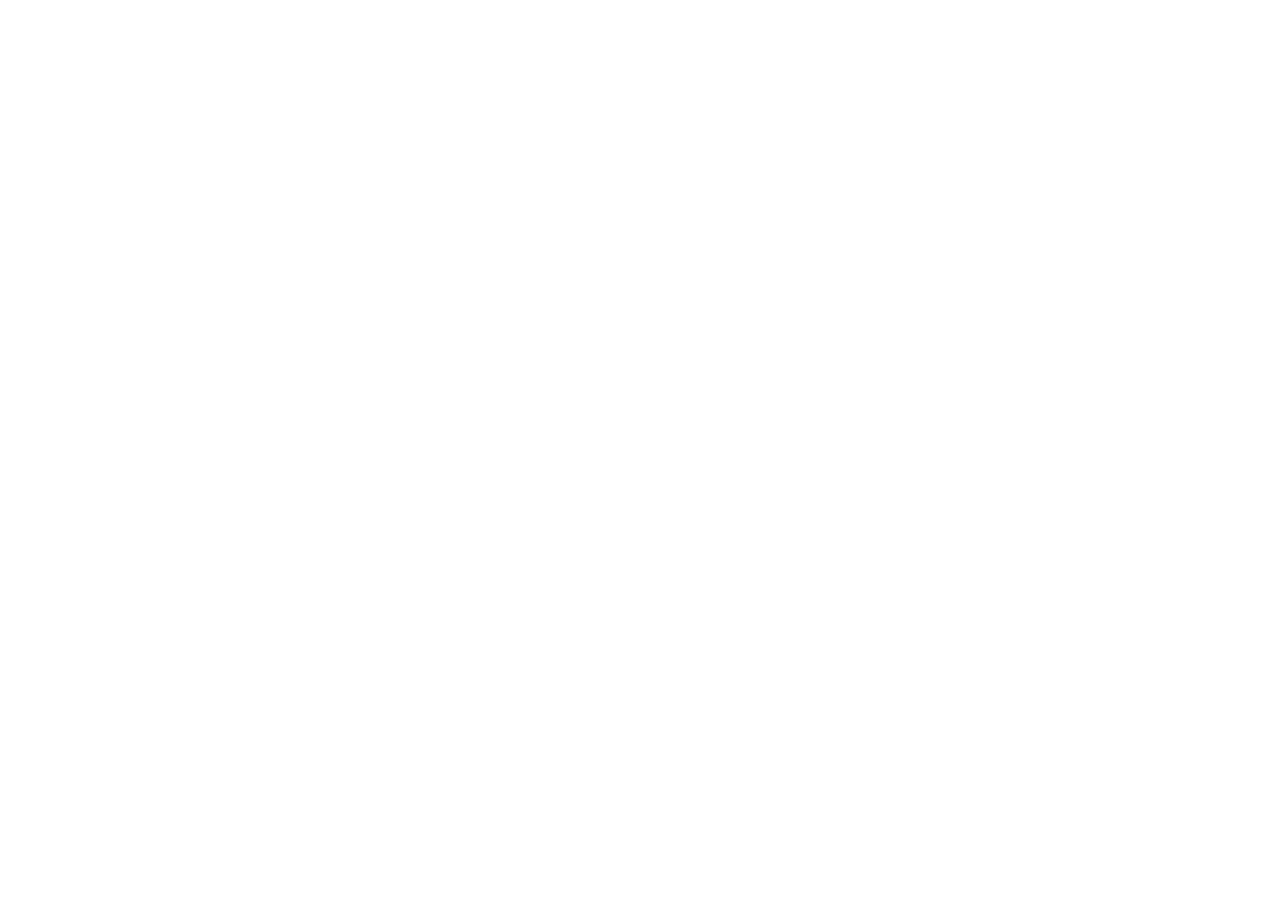
==== index.html @ 9c1ed619 "update" ====
<!DOCTYPE html>
<html lang="en">
  <head>
    <meta charset="UTF-8" />
    <link rel="icon" type="image/svg+xml" href="/assets/favicon.17e50649.svg" />
    <meta name="viewport" content="width=device-width, initial-scale=1.0" />
    <title>Vite App</title>
  <script type="module" crossorigin src="/assets/index.53a8e8fe.js"></script>
  <link rel="modulepreload" href="/assets/vendor.227a002d.js">
  <link rel="stylesheet" href="/assets/index.4b027fe1.css">
</head>
  <body>
    <div id="root"></div>
    
  </body>
</html>
---- assets/index.4b027fe1.css ----
*,::after,::before{box-sizing:border-box;font-family:-apple-system,BlinkMacSystemFont,"Segoe UI",Roboto,Oxygen,Ubuntu,Cantarell,"Fira Sans","Droid Sans","Helvetica Neue",sans-serif;-webkit-font-smoothing:antialiased;-moz-osx-font-smoothing:grayscale}body{margin:0}a{color:#2090d1;cursor:pointer}a:hover{text-decoration:underline}.txt-right{text-align:right}.container{max-width:900px;margin:0 auto;padding:0 15px}.form-control>label{display:block;font-size:13px;color:#aaa;margin-bottom:4px}button,input,select,textarea{background-color:#fff;border:1px solid #ccc;border-radius:4px;padding:2px 8px;height:32px}button.w100,input.w100,select.w100,textarea.w100{display:block;width:100%}button{cursor:pointer}button.primary{border-color:transparent;background-color:#2090d1;color:#fff}button[disabled]{cursor:no-drop}textarea{min-height:100px}.react-datepicker-wrapper{width:100%}.react-datepicker-wrapper input{width:100%}.row{display:flex;margin:0 -15px}.row .col{margin:0 15px;flex:1}table{width:100%;border-collapse:collapse}table tr td,table tr th{border:1px solid #ccc;padding:2px 5px;height:48px}table tr th{font-size:16px}table tr td{font-size:14px}.react-datepicker-popper[data-placement^=bottom] .react-datepicker__triangle,.react-datepicker-popper[data-placement^=top] .react-datepicker__triangle,.react-datepicker__month-read-view--down-arrow,.react-datepicker__month-year-read-view--down-arrow,.react-datepicker__year-read-view--down-arrow{margin-left:-8px;position:absolute}.react-datepicker-popper[data-placement^=bottom] .react-datepicker__triangle,.react-datepicker-popper[data-placement^=bottom] .react-datepicker__triangle::before,.react-datepicker-popper[data-placement^=top] .react-datepicker__triangle,.react-datepicker-popper[data-placement^=top] .react-datepicker__triangle::before,.react-datepicker__month-read-view--down-arrow,.react-datepicker__month-read-view--down-arrow::before,.react-datepicker__month-year-read-view--down-arrow,.react-datepicker__month-year-read-view--down-arrow::before,.react-datepicker__year-read-view--down-arrow,.react-datepicker__year-read-view--down-arrow::before{box-sizing:content-box;position:absolute;border:8px solid transparent;height:0;width:1px}.react-datepicker-popper[data-placement^=bottom] .react-datepicker__triangle::before,.react-datepicker-popper[data-placement^=top] .react-datepicker__triangle::before,.react-datepicker__month-read-view--down-arrow::before,.react-datepicker__month-year-read-view--down-arrow::before,.react-datepicker__year-read-view--down-arrow::before{content:"";z-index:-1;border-width:8px;left:-8px;border-bottom-color:#aeaeae}.react-datepicker-popper[data-placement^=bottom] .react-datepicker__triangle{top:0;margin-top:-8px}.react-datepicker-popper[data-placement^=bottom] .react-datepicker__triangle,.react-datepicker-popper[data-placement^=bottom] .react-datepicker__triangle::before{border-top:none;border-bottom-color:#f0f0f0}.react-datepicker-popper[data-placement^=bottom] .react-datepicker__triangle::before{top:-1px;border-bottom-color:#aeaeae}.react-datepicker-popper[data-placement^=top] .react-datepicker__triangle,.react-datepicker__month-read-view--down-arrow,.react-datepicker__month-year-read-view--down-arrow,.react-datepicker__year-read-view--down-arrow{bottom:0;margin-bottom:-8px}.react-datepicker-popper[data-placement^=top] .react-datepicker__triangle,.react-datepicker-popper[data-placement^=top] .react-datepicker__triangle::before,.react-datepicker__month-read-view--down-arrow,.react-datepicker__month-read-view--down-arrow::before,.react-datepicker__month-year-read-view--down-arrow,.react-datepicker__month-year-read-view--down-arrow::before,.react-datepicker__year-read-view--down-arrow,.react-datepicker__year-read-view--down-arrow::before{border-bottom:none;border-top-color:#fff}.react-datepicker-popper[data-placement^=top] .react-datepicker__triangle::before,.react-datepicker__month-read-view--down-arrow::before,.react-datepicker__month-year-read-view--down-arrow::before,.react-datepicker__year-read-view--down-arrow::before{bottom:-1px;border-top-color:#aeaeae}.react-datepicker-wrapper{display:inline-block;padding:0;border:0}.react-datepicker{font-family:"Helvetica Neue",Helvetica,Arial,sans-serif;font-size:.8rem;background-color:#fff;color:#000;border:1px solid #aeaeae;border-radius:.3rem;display:inline-block;position:relative}.react-datepicker--time-only .react-datepicker__triangle{left:35px}.react-datepicker--time-only .react-datepicker__time-container{border-left:0}.react-datepicker--time-only .react-datepicker__time,.react-datepicker--time-only .react-datepicker__time-box{border-bottom-left-radius:.3rem;border-bottom-right-radius:.3rem}.react-datepicker__triangle{position:absolute;left:50px}.react-datepicker-popper{z-index:1}.react-datepicker-popper[data-placement^=bottom]{margin-top:10px}.react-datepicker-popper[data-placement=bottom-end] .react-datepicker__triangle,.react-datepicker-popper[data-placement=top-end] .react-datepicker__triangle{left:auto;right:50px}.react-datepicker-popper[data-placement^=top]{margin-bottom:10px}.react-datepicker-popper[data-placement^=right]{margin-left:8px}.react-datepicker-popper[data-placement^=right] .react-datepicker__triangle{left:auto;right:42px}.react-datepicker-popper[data-placement^=left]{margin-right:8px}.react-datepicker-popper[data-placement^=left] .react-datepicker__triangle{left:42px;right:auto}.react-datepicker__header{text-align:center;background-color:#f0f0f0;border-bottom:1px solid #aeaeae;border-top-left-radius:.3rem;padding-top:8px;position:relative}.react-datepicker__header--time{padding-bottom:8px;padding-left:5px;padding-right:5px}.react-datepicker__header--time:not(.react-datepicker__header--time--only){border-top-left-radius:0}.react-datepicker__header:not(.react-datepicker__header--has-time-select){border-top-right-radius:.3rem}.react-datepicker__month-dropdown-container--scroll,.react-datepicker__month-dropdown-container--select,.react-datepicker__month-year-dropdown-container--scroll,.react-datepicker__month-year-dropdown-container--select,.react-datepicker__year-dropdown-container--scroll,.react-datepicker__year-dropdown-container--select{display:inline-block;margin:0 2px}.react-datepicker-time__header,.react-datepicker-year-header,.react-datepicker__current-month{margin-top:0;color:#000;font-weight:700;font-size:.944rem}.react-datepicker-time__header{text-overflow:ellipsis;white-space:nowrap;overflow:hidden}.react-datepicker__navigation{background:0 0;line-height:1.7rem;text-align:center;cursor:pointer;position:absolute;top:10px;width:0;padding:0;border:.45rem solid transparent;z-index:1;height:10px;width:10px;text-indent:-999em;overflow:hidden}.react-datepicker__navigation--previous{left:10px;border-right-color:#ccc}.react-datepicker__navigation--previous:hover{border-right-color:#b3b3b3}.react-datepicker__navigation--previous--disabled,.react-datepicker__navigation--previous--disabled:hover{border-right-color:#e6e6e6;cursor:default}.react-datepicker__navigation--next{right:10px;border-left-color:#ccc}.react-datepicker__navigation--next--with-time:not(.react-datepicker__navigation--next--with-today-button){right:95px}.react-datepicker__navigation--next:hover{border-left-color:#b3b3b3}.react-datepicker__navigation--next--disabled,.react-datepicker__navigation--next--disabled:hover{border-left-color:#e6e6e6;cursor:default}.react-datepicker__navigation--years{position:relative;top:0;display:block;margin-left:auto;margin-right:auto}.react-datepicker__navigation--years-previous{top:4px;border-top-color:#ccc}.react-datepicker__navigation--years-previous:hover{border-top-color:#b3b3b3}.react-datepicker__navigation--years-upcoming{top:-4px;border-bottom-color:#ccc}.react-datepicker__navigation--years-upcoming:hover{border-bottom-color:#b3b3b3}.react-datepicker__month-container{float:left}.react-datepicker__year{margin:.4rem;text-align:center}.react-datepicker__year-wrapper{display:flex;flex-wrap:wrap;max-width:180px}.react-datepicker__year .react-datepicker__year-text{display:inline-block;width:4rem;margin:2px}.react-datepicker__month{margin:.4rem;text-align:center}.react-datepicker__month .react-datepicker__month-text,.react-datepicker__month .react-datepicker__quarter-text{display:inline-block;width:4rem;margin:2px}.react-datepicker__input-time-container{clear:both;width:100%;float:left;margin:5px 0 10px 15px;text-align:left}.react-datepicker__input-time-container .react-datepicker-time__caption{display:inline-block}.react-datepicker__input-time-container .react-datepicker-time__input-container{display:inline-block}.react-datepicker__input-time-container .react-datepicker-time__input-container .react-datepicker-time__input{display:inline-block;margin-left:10px}.react-datepicker__input-time-container .react-datepicker-time__input-container .react-datepicker-time__input input{width:85px}.react-datepicker__input-time-container .react-datepicker-time__input-container .react-datepicker-time__input input[type=time]::-webkit-inner-spin-button,.react-datepicker__input-time-container .react-datepicker-time__input-container .react-datepicker-time__input input[type=time]::-webkit-outer-spin-button{-webkit-appearance:none;margin:0}.react-datepicker__input-time-container .react-datepicker-time__input-container .react-datepicker-time__input input[type=time]{-moz-appearance:textfield}.react-datepicker__input-time-container .react-datepicker-time__input-container .react-datepicker-time__delimiter{margin-left:5px;display:inline-block}.react-datepicker__time-container{float:right;border-left:1px solid #aeaeae;width:85px}.react-datepicker__time-container--with-today-button{display:inline;border:1px solid #aeaeae;border-radius:.3rem;position:absolute;right:-72px;top:0}.react-datepicker__time-container .react-datepicker__time{position:relative;background:#fff;border-bottom-right-radius:.3rem}.react-datepicker__time-container .react-datepicker__time .react-datepicker__time-box{width:85px;overflow-x:hidden;margin:0 auto;text-align:center;border-bottom-right-radius:.3rem}.react-datepicker__time-container .react-datepicker__time .react-datepicker__time-box ul.react-datepicker__time-list{list-style:none;margin:0;height:calc(195px + (1.7rem / 2));overflow-y:scroll;padding-right:0;padding-left:0;width:100%;box-sizing:content-box}.react-datepicker__time-container .react-datepicker__time .react-datepicker__time-box ul.react-datepicker__time-list li.react-datepicker__time-list-item{height:30px;padding:5px 10px;white-space:nowrap}.react-datepicker__time-container .react-datepicker__time .react-datepicker__time-box ul.react-datepicker__time-list li.react-datepicker__time-list-item:hover{cursor:pointer;background-color:#f0f0f0}.react-datepicker__time-container .react-datepicker__time .react-datepicker__time-box ul.react-datepicker__time-list li.react-datepicker__time-list-item--selected{background-color:#216ba5;color:#fff;font-weight:700}.react-datepicker__time-container .react-datepicker__time .react-datepicker__time-box ul.react-datepicker__time-list li.react-datepicker__time-list-item--selected:hover{background-color:#216ba5}.react-datepicker__time-container .react-datepicker__time .react-datepicker__time-box ul.react-datepicker__time-list li.react-datepicker__time-list-item--disabled{color:#ccc}.react-datepicker__time-container .react-datepicker__time .react-datepicker__time-box ul.react-datepicker__time-list li.react-datepicker__time-list-item--disabled:hover{cursor:default;background-color:transparent}.react-datepicker__week-number{color:#ccc;display:inline-block;width:1.7rem;line-height:1.7rem;text-align:center;margin:.166rem}.react-datepicker__week-number.react-datepicker__week-number--clickable{cursor:pointer}.react-datepicker__week-number.react-datepicker__week-number--clickable:hover{border-radius:.3rem;background-color:#f0f0f0}.react-datepicker__day-names,.react-datepicker__week{white-space:nowrap}.react-datepicker__day,.react-datepicker__day-name,.react-datepicker__time-name{color:#000;display:inline-block;width:1.7rem;line-height:1.7rem;text-align:center;margin:.166rem}.react-datepicker__month--in-range,.react-datepicker__month--in-selecting-range,.react-datepicker__month--selected,.react-datepicker__quarter--in-range,.react-datepicker__quarter--in-selecting-range,.react-datepicker__quarter--selected{border-radius:.3rem;background-color:#216ba5;color:#fff}.react-datepicker__month--in-range:hover,.react-datepicker__month--in-selecting-range:hover,.react-datepicker__month--selected:hover,.react-datepicker__quarter--in-range:hover,.react-datepicker__quarter--in-selecting-range:hover,.react-datepicker__quarter--selected:hover{background-color:#1d5d90}.react-datepicker__month--disabled,.react-datepicker__quarter--disabled{color:#ccc;pointer-events:none}.react-datepicker__month--disabled:hover,.react-datepicker__quarter--disabled:hover{cursor:default;background-color:transparent}.react-datepicker__day,.react-datepicker__month-text,.react-datepicker__quarter-text,.react-datepicker__year-text{cursor:pointer}.react-datepicker__day:hover,.react-datepicker__month-text:hover,.react-datepicker__quarter-text:hover,.react-datepicker__year-text:hover{border-radius:.3rem;background-color:#f0f0f0}.react-datepicker__day--today,.react-datepicker__month-text--today,.react-datepicker__quarter-text--today,.react-datepicker__year-text--today{font-weight:700}.react-datepicker__day--highlighted,.react-datepicker__month-text--highlighted,.react-datepicker__quarter-text--highlighted,.react-datepicker__year-text--highlighted{border-radius:.3rem;background-color:#3dcc4a;color:#fff}.react-datepicker__day--highlighted:hover,.react-datepicker__month-text--highlighted:hover,.react-datepicker__quarter-text--highlighted:hover,.react-datepicker__year-text--highlighted:hover{background-color:#32be3f}.react-datepicker__day--highlighted-custom-1,.react-datepicker__month-text--highlighted-custom-1,.react-datepicker__quarter-text--highlighted-custom-1,.react-datepicker__year-text--highlighted-custom-1{color:#ff00ff}.react-datepicker__day--highlighted-custom-2,.react-datepicker__month-text--highlighted-custom-2,.react-datepicker__quarter-text--highlighted-custom-2,.react-datepicker__year-text--highlighted-custom-2{color:green}.react-datepicker__day--in-range,.react-datepicker__day--in-selecting-range,.react-datepicker__day--selected,.react-datepicker__month-text--in-range,.react-datepicker__month-text--in-selecting-range,.react-datepicker__month-text--selected,.react-datepicker__quarter-text--in-range,.react-datepicker__quarter-text--in-selecting-range,.react-datepicker__quarter-text--selected,.react-datepicker__year-text--in-range,.react-datepicker__year-text--in-selecting-range,.react-datepicker__year-text--selected{border-radius:.3rem;background-color:#216ba5;color:#fff}.react-datepicker__day--in-range:hover,.react-datepicker__day--in-selecting-range:hover,.react-datepicker__day--selected:hover,.react-datepicker__month-text--in-range:hover,.react-datepicker__month-text--in-selecting-range:hover,.react-datepicker__month-text--selected:hover,.react-datepicker__quarter-text--in-range:hover,.react-datepicker__quarter-text--in-selecting-range:hover,.react-datepicker__quarter-text--selected:hover,.react-datepicker__year-text--in-range:hover,.react-datepicker__year-text--in-selecting-range:hover,.react-datepicker__year-text--selected:hover{background-color:#1d5d90}.react-datepicker__day--keyboard-selected,.react-datepicker__month-text--keyboard-selected,.react-datepicker__quarter-text--keyboard-selected,.react-datepicker__year-text--keyboard-selected{border-radius:.3rem;background-color:#2a87d0;color:#fff}.react-datepicker__day--keyboard-selected:hover,.react-datepicker__month-text--keyboard-selected:hover,.react-datepicker__quarter-text--keyboard-selected:hover,.react-datepicker__year-text--keyboard-selected:hover{background-color:#1d5d90}.react-datepicker__day--in-selecting-range,.react-datepicker__month-text--in-selecting-range,.react-datepicker__quarter-text--in-selecting-range,.react-datepicker__year-text--in-selecting-range{background-color:rgba(33,107,165,.5)}.react-datepicker__month--selecting-range .react-datepicker__day--in-range,.react-datepicker__month--selecting-range .react-datepicker__month-text--in-range,.react-datepicker__month--selecting-range .react-datepicker__quarter-text--in-range,.react-datepicker__month--selecting-range .react-datepicker__year-text--in-range{background-color:#f0f0f0;color:#000}.react-datepicker__day--disabled,.react-datepicker__month-text--disabled,.react-datepicker__quarter-text--disabled,.react-datepicker__year-text--disabled{cursor:default;color:#ccc}.react-datepicker__day--disabled:hover,.react-datepicker__month-text--disabled:hover,.react-datepicker__quarter-text--disabled:hover,.react-datepicker__year-text--disabled:hover{background-color:transparent}.react-datepicker__month-text.react-datepicker__month--in-range:hover,.react-datepicker__month-text.react-datepicker__month--selected:hover,.react-datepicker__month-text.react-datepicker__quarter--in-range:hover,.react-datepicker__month-text.react-datepicker__quarter--selected:hover,.react-datepicker__quarter-text.react-datepicker__month--in-range:hover,.react-datepicker__quarter-text.react-datepicker__month--selected:hover,.react-datepicker__quarter-text.react-datepicker__quarter--in-range:hover,.react-datepicker__quarter-text.react-datepicker__quarter--selected:hover{background-color:#216ba5}.react-datepicker__month-text:hover,.react-datepicker__quarter-text:hover{background-color:#f0f0f0}.react-datepicker__input-container{position:relative;display:inline-block;width:100%}.react-datepicker__month-read-view,.react-datepicker__month-year-read-view,.react-datepicker__year-read-view{border:1px solid transparent;border-radius:.3rem}.react-datepicker__month-read-view:hover,.react-datepicker__month-year-read-view:hover,.react-datepicker__year-read-view:hover{cursor:pointer}.react-datepicker__month-read-view:hover .react-datepicker__month-read-view--down-arrow,.react-datepicker__month-read-view:hover .react-datepicker__year-read-view--down-arrow,.react-datepicker__month-year-read-view:hover .react-datepicker__month-read-view--down-arrow,.react-datepicker__month-year-read-view:hover .react-datepicker__year-read-view--down-arrow,.react-datepicker__year-read-view:hover .react-datepicker__month-read-view--down-arrow,.react-datepicker__year-read-view:hover .react-datepicker__year-read-view--down-arrow{border-top-color:#b3b3b3}.react-datepicker__month-read-view--down-arrow,.react-datepicker__month-year-read-view--down-arrow,.react-datepicker__year-read-view--down-arrow{border-top-color:#ccc;float:right;margin-left:20px;top:8px;position:relative;border-width:.45rem}.react-datepicker__month-dropdown,.react-datepicker__month-year-dropdown,.react-datepicker__year-dropdown{background-color:#f0f0f0;position:absolute;width:50%;left:25%;top:30px;z-index:1;text-align:center;border-radius:.3rem;border:1px solid #aeaeae}.react-datepicker__month-dropdown:hover,.react-datepicker__month-year-dropdown:hover,.react-datepicker__year-dropdown:hover{cursor:pointer}.react-datepicker__month-dropdown--scrollable,.react-datepicker__month-year-dropdown--scrollable,.react-datepicker__year-dropdown--scrollable{height:150px;overflow-y:scroll}.react-datepicker__month-option,.react-datepicker__month-year-option,.react-datepicker__year-option{line-height:20px;width:100%;display:block;margin-left:auto;margin-right:auto}.react-datepicker__month-option:first-of-type,.react-datepicker__month-year-option:first-of-type,.react-datepicker__year-option:first-of-type{border-top-left-radius:.3rem;border-top-right-radius:.3rem}.react-datepicker__month-option:last-of-type,.react-datepicker__month-year-option:last-of-type,.react-datepicker__year-option:last-of-type{-webkit-user-select:none;-moz-user-select:none;-ms-user-select:none;user-select:none;border-bottom-left-radius:.3rem;border-bottom-right-radius:.3rem}.react-datepicker__month-option:hover,.react-datepicker__month-year-option:hover,.react-datepicker__year-option:hover{background-color:#ccc}.react-datepicker__month-option:hover .react-datepicker__navigation--years-upcoming,.react-datepicker__month-year-option:hover .react-datepicker__navigation--years-upcoming,.react-datepicker__year-option:hover .react-datepicker__navigation--years-upcoming{border-bottom-color:#b3b3b3}.react-datepicker__month-option:hover .react-datepicker__navigation--years-previous,.react-datepicker__month-year-option:hover .react-datepicker__navigation--years-previous,.react-datepicker__year-option:hover .react-datepicker__navigation--years-previous{border-top-color:#b3b3b3}.react-datepicker__month-option--selected,.react-datepicker__month-year-option--selected,.react-datepicker__year-option--selected{position:absolute;left:15px}.react-datepicker__close-icon{cursor:pointer;background-color:transparent;border:0;outline:0;padding:0 6px 0 0;position:absolute;top:0;right:0;height:100%;display:table-cell;vertical-align:middle}.react-datepicker__close-icon::after{cursor:pointer;background-color:#216ba5;color:#fff;border-radius:50%;height:16px;width:16px;padding:2px;font-size:12px;line-height:1;text-align:center;display:table-cell;vertical-align:middle;content:"\00d7"}.react-datepicker__today-button{background:#f0f0f0;border-top:1px solid #aeaeae;cursor:pointer;text-align:center;font-weight:700;padding:5px 0;clear:left}.react-datepicker__portal{position:fixed;width:100vw;height:100vh;background-color:rgba(0,0,0,.8);left:0;top:0;justify-content:center;align-items:center;display:flex;z-index:2147483647}.react-datepicker__portal .react-datepicker__day,.react-datepicker__portal .react-datepicker__day-name,.react-datepicker__portal .react-datepicker__time-name{width:3rem;line-height:3rem}@media (max-width:400px),(max-height:550px){.react-datepicker__portal .react-datepicker__day,.react-datepicker__portal .react-datepicker__day-name,.react-datepicker__portal .react-datepicker__time-name{width:2rem;line-height:2rem}}.react-datepicker__portal .react-datepicker-time__header,.react-datepicker__portal .react-datepicker__current-month{font-size:1.44rem}.react-datepicker__portal .react-datepicker__navigation{border:.81rem solid transparent}.react-datepicker__portal .react-datepicker__navigation--previous{border-right-color:#ccc}.react-datepicker__portal .react-datepicker__navigation--previous:hover{border-right-color:#b3b3b3}.react-datepicker__portal .react-datepicker__navigation--previous--disabled,.react-datepicker__portal .react-datepicker__navigation--previous--disabled:hover{border-right-color:#e6e6e6;cursor:default}.react-datepicker__portal .react-datepicker__navigation--next{border-left-color:#ccc}.react-datepicker__portal .react-datepicker__navigation--next:hover{border-left-color:#b3b3b3}.react-datepicker__portal .react-datepicker__navigation--next--disabled,.react-datepicker__portal .react-datepicker__navigation--next--disabled:hover{border-left-color:#e6e6e6;cursor:default}.Add-product{margin-bottom:30px}.Add-product .row{margin-bottom:8px}.Add-product button{width:100px}.box-load{position:absolute;top:0;left:0;height:100%;width:100%;background:#0003;z-index:1000;display:flex;align-items:center;justify-content:center;font-size:32px}.App{padding:0 15px}
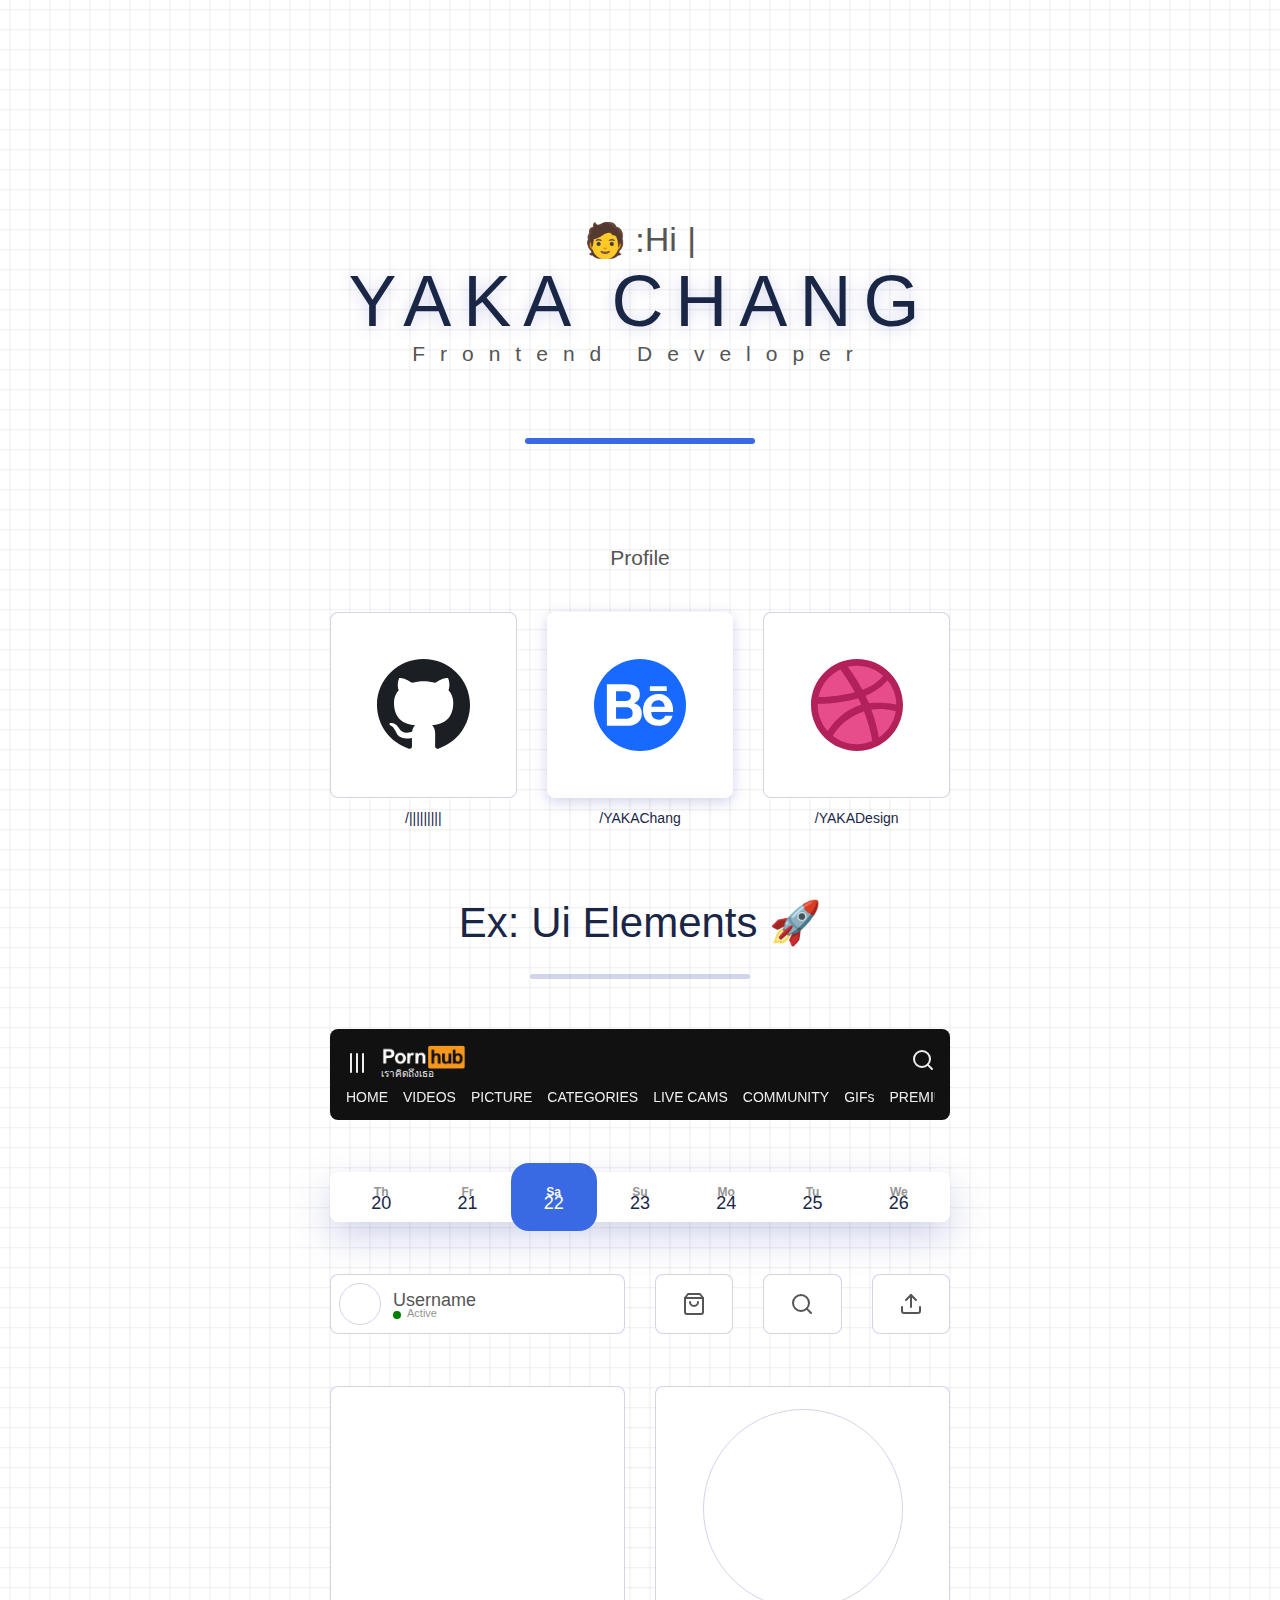
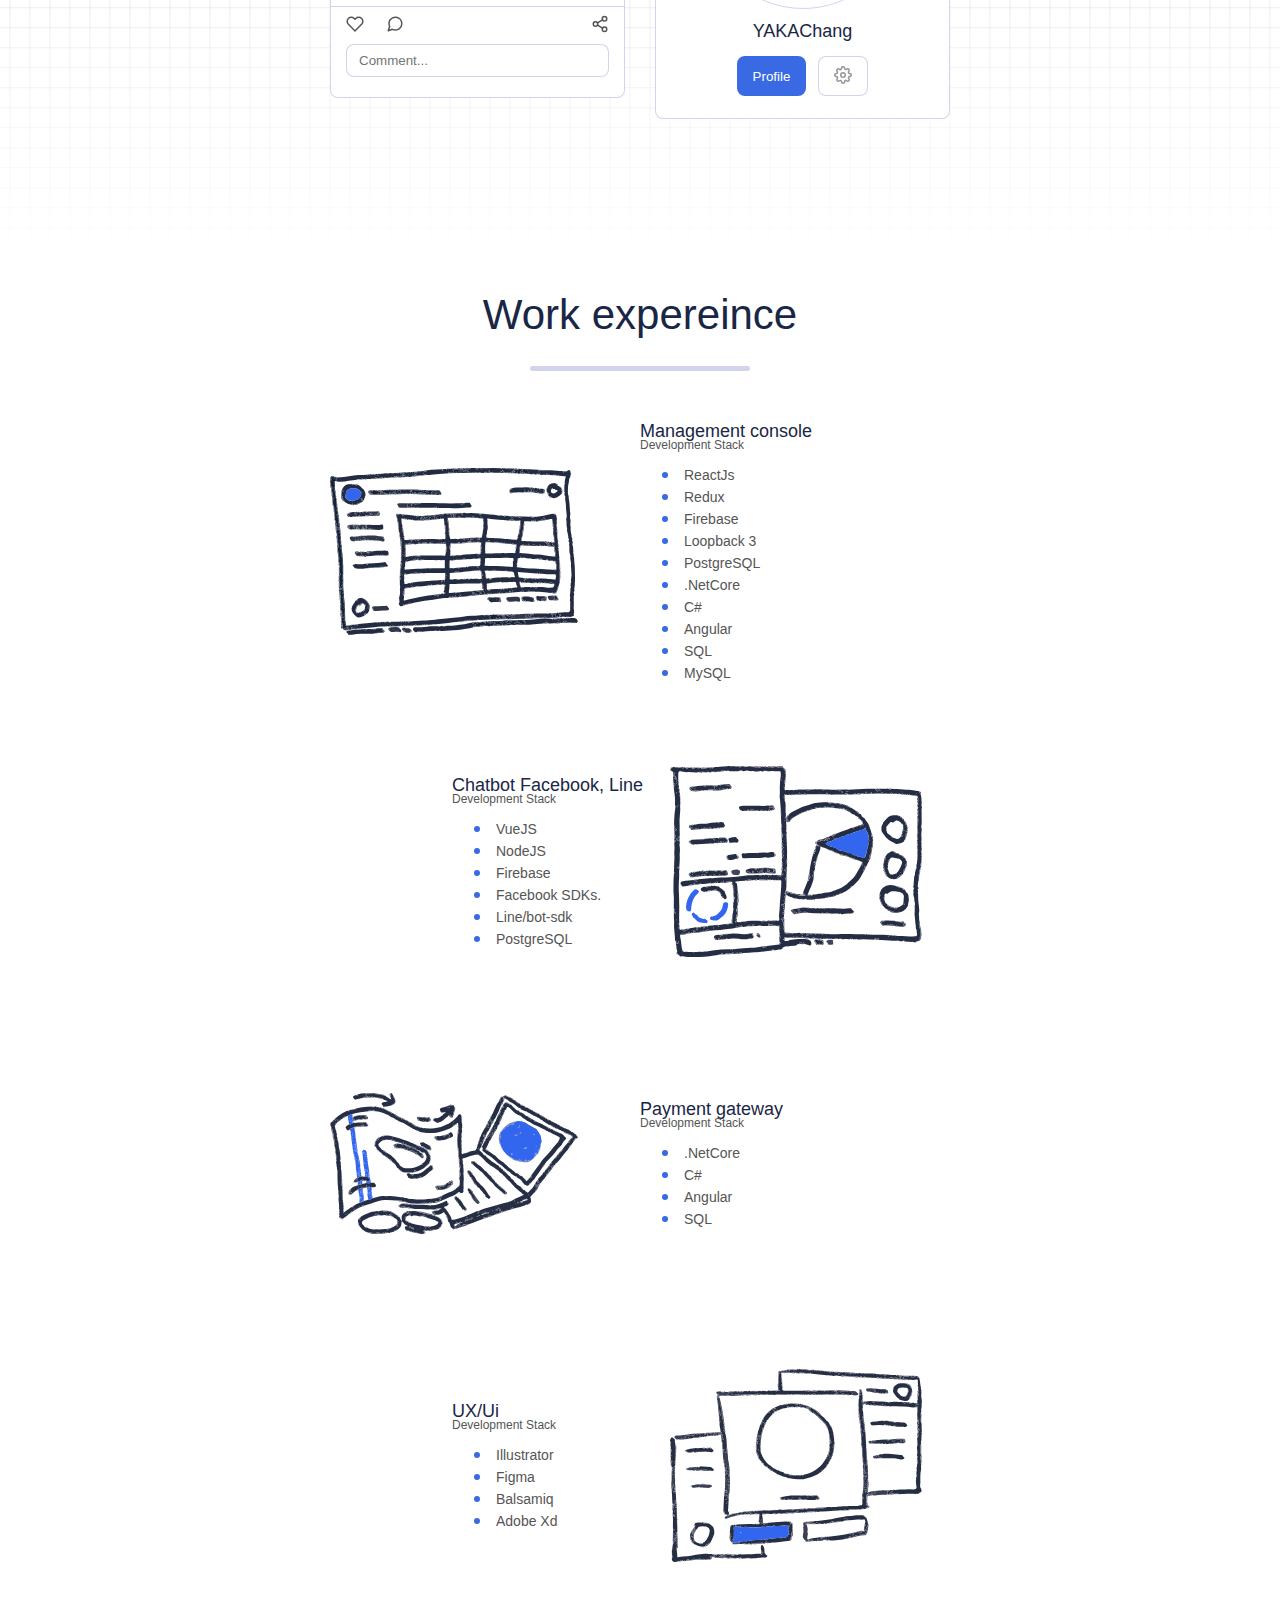
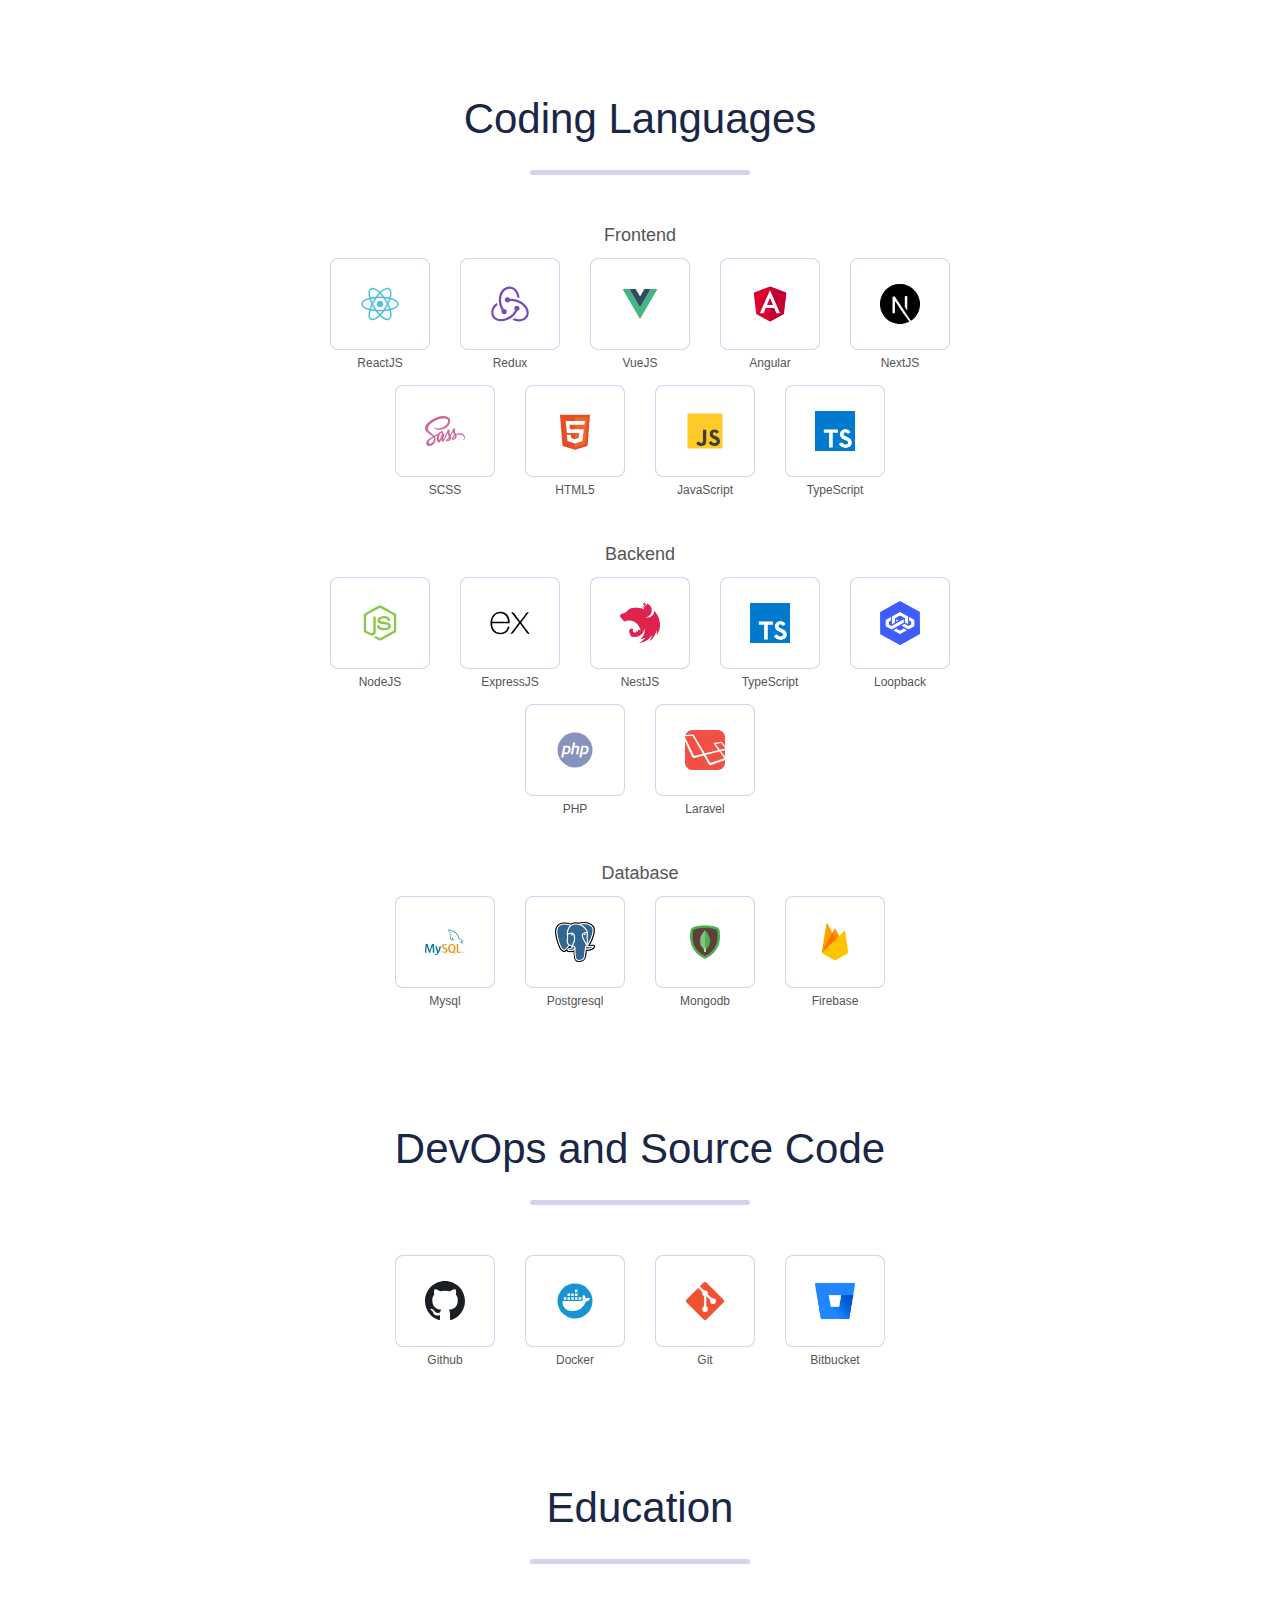
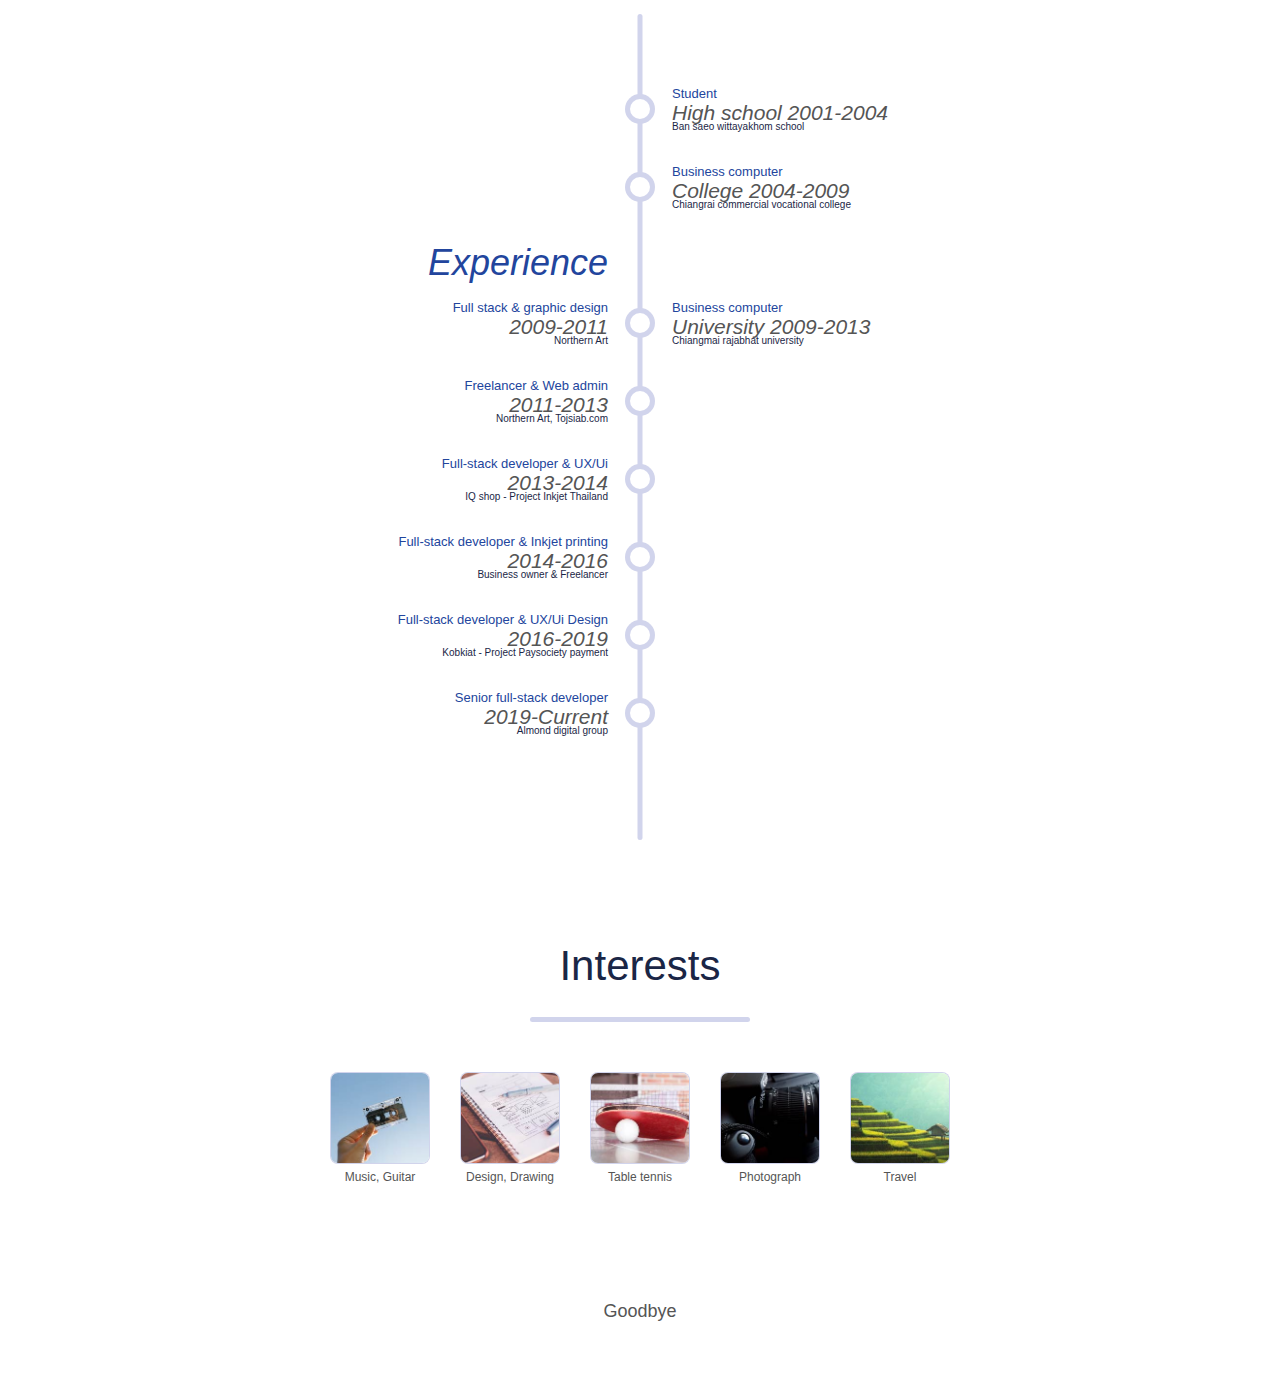
==== commit fc474e61: "Update" ====
--- a/index.html
+++ b/index.html
@@ -1,16 +1 @@
-<!DOCTYPE html>
-<html lang="en">
-  <head>
-    <meta charset="UTF-8" />
-    <link rel="icon" type="image/svg+xml" href="/assets/favicon.17e50649.svg" />
-    <meta name="viewport" content="width=device-width, initial-scale=1.0" />
-    <title>Vite App</title>
-  <script type="module" crossorigin src="/assets/index.53a8e8fe.js"></script>
-  <link rel="modulepreload" href="/assets/vendor.227a002d.js">
-  <link rel="stylesheet" href="/assets/index.4b027fe1.css">
-</head>
-  <body>
-    <div id="root"></div>
-    
-  </body>
-</html>
+<!doctype html><html lang="en"><head><meta charset="utf-8"/><link rel="icon" href="/favicon.ico"/><meta name="viewport" content="width=device-width,initial-scale=1"/><meta name="theme-color" content="#000000"/><meta name="description" content="Web site created using create-react-app"/><link rel="apple-touch-icon" href="/logo192.png"/><link rel="manifest" href="/manifest.json"/><title>React App</title><link href="/static/css/main.7cb5425c.chunk.css" rel="stylesheet"></head><body><noscript>You need to enable JavaScript to run this app.</noscript><div id="root"></div><script>!function(e){function r(r){for(var n,a,i=r[0],c=r[1],l=r[2],p=0,s=[];p<i.length;p++)a=i[p],Object.prototype.hasOwnProperty.call(o,a)&&o[a]&&s.push(o[a][0]),o[a]=0;for(n in c)Object.prototype.hasOwnProperty.call(c,n)&&(e[n]=c[n]);for(f&&f(r);s.length;)s.shift()();return u.push.apply(u,l||[]),t()}function t(){for(var e,r=0;r<u.length;r++){for(var t=u[r],n=!0,i=1;i<t.length;i++){var c=t[i];0!==o[c]&&(n=!1)}n&&(u.splice(r--,1),e=a(a.s=t[0]))}return e}var n={},o={1:0},u=[];function a(r){if(n[r])return n[r].exports;var t=n[r]={i:r,l:!1,exports:{}};return e[r].call(t.exports,t,t.exports,a),t.l=!0,t.exports}a.e=function(e){var r=[],t=o[e];if(0!==t)if(t)r.push(t[2]);else{var n=new Promise((function(r,n){t=o[e]=[r,n]}));r.push(t[2]=n);var u,i=document.createElement("script");i.charset="utf-8",i.timeout=120,a.nc&&i.setAttribute("nonce",a.nc),i.src=function(e){return a.p+"static/js/"+({}[e]||e)+"."+{3:"cb11dfb6"}[e]+".chunk.js"}(e);var c=new Error;u=function(r){i.onerror=i.onload=null,clearTimeout(l);var t=o[e];if(0!==t){if(t){var n=r&&("load"===r.type?"missing":r.type),u=r&&r.target&&r.target.src;c.message="Loading chunk "+e+" failed.\n("+n+": "+u+")",c.name="ChunkLoadError",c.type=n,c.request=u,t[1](c)}o[e]=void 0}};var l=setTimeout((function(){u({type:"timeout",target:i})}),12e4);i.onerror=i.onload=u,document.head.appendChild(i)}return Promise.all(r)},a.m=e,a.c=n,a.d=function(e,r,t){a.o(e,r)||Object.defineProperty(e,r,{enumerable:!0,get:t})},a.r=function(e){"undefined"!=typeof Symbol&&Symbol.toStringTag&&Object.defineProperty(e,Symbol.toStringTag,{value:"Module"}),Object.defineProperty(e,"__esModule",{value:!0})},a.t=function(e,r){if(1&r&&(e=a(e)),8&r)return e;if(4&r&&"object"==typeof e&&e&&e.__esModule)return e;var t=Object.create(null);if(a.r(t),Object.defineProperty(t,"default",{enumerable:!0,value:e}),2&r&&"string"!=typeof e)for(var n in e)a.d(t,n,function(r){return e[r]}.bind(null,n));return t},a.n=function(e){var r=e&&e.__esModule?function(){return e.default}:function(){return e};return a.d(r,"a",r),r},a.o=function(e,r){return Object.prototype.hasOwnProperty.call(e,r)},a.p="/",a.oe=function(e){throw console.error(e),e};var i=this.webpackJsonpmyapp=this.webpackJsonpmyapp||[],c=i.push.bind(i);i.push=r,i=i.slice();for(var l=0;l<i.length;l++)r(i[l]);var f=c;t()}([])</script><script src="/static/js/2.9e67e95c.chunk.js"></script><script src="/static/js/main.348fbddf.chunk.js"></script></body></html>--- a/static/css/main.7cb5425c.chunk.css
+++ b/static/css/main.7cb5425c.chunk.css
@@ -0,0 +1,2 @@
+*,:after,:before{margin:0;padding:0;box-sizing:border-box}body,html{width:100%;height:100%;margin:0;font-size:18px;font-family:"Prompt",sans-serif;-webkit-font-smoothing:antialiased;-moz-osx-font-smoothing:grayscale;color:#555}body,h1,h3,html{font-weight:300}h5{font-weight:500}button{border:1px solid transparent;background-color:#3969e3;color:#fff;padding:2px 15px;height:40px;border-radius:8px}button.outline{background-color:#fff;color:#959595}button.outline,input{border:1px solid rgba(73,83,180,.25)}input{border-radius:8px;width:100%;padding:8px 12px}.mb-1{margin-bottom:52px!important}.box{background:#fff;border-radius:8px;border:1px solid rgba(73,83,180,.25);transition:.2s}.box.shodow,.box:hover{border-color:transparent;box-shadow:0 4px 14px rgba(73,83,180,.25)}.container{max-width:620px;margin:0 auto}section{padding:0 24px}.row{display:-webkit-flex;display:flex;margin:0 -15px;-webkit-align-items:stretch;align-items:stretch}.row .col{-webkit-flex:1 1;flex:1 1;padding:0 15px}.row .col-3{width:50%;padding:0 15px}h1.title{text-align:center;font-size:42px;color:#1a2646;margin-bottom:82px;position:relative}h1.title:after{content:"";position:absolute;bottom:-32px;left:50%;width:220px;border-radius:3px;height:5px;-webkit-transform:translate(-50%);transform:translate(-50%);background-color:rgba(73,83,180,.25)}.hi{font-size:34px;display:-webkit-flex;display:flex;-webkit-justify-content:center;justify-content:center}.hello,.hi{text-align:center}.hello{min-height:500px;padding:220px 0 72px;background-image:url("data:image/svg+xml;charset=utf-8,%3Csvg width='20' height='20' fill='none' xmlns='http://www.w3.org/2000/svg'%3E%3Cpath stroke='%23AAA' stroke-width='.2' d='M9.957 0v19.714M0 9.757h19.714'/%3E%3C/svg%3E")}.hello h1{font-size:72px;color:#1a2646;letter-spacing:12px;text-shadow:0 2px 16px rgba(73,83,180,.25)}.hello h5{font-size:21px;letter-spacing:15px;margin-bottom:72px}.hello hr{max-width:230px;height:6px;border:none;border-radius:3px;background-color:#3969e3;margin:0 auto 102px}.hello .sub-title{font-size:21px;margin-bottom:42px;font-weight:400}.hello .link-profile a{text-decoration:none;color:#1a2646}.hello .link-profile p{font-size:14px}.hello .link-profile .box{display:-webkit-flex;display:flex;-webkit-align-items:center;align-items:center;-webkit-justify-content:center;justify-content:center;height:186px;margin-bottom:12px}.hello .link-profile .box img{width:50%}.elements{min-height:500px;padding-bottom:120px;background:url([data-uri]) repeat-x bottom,url("data:image/svg+xml;charset=utf-8,%3Csvg width='20' height='20' fill='none' xmlns='http://www.w3.org/2000/svg'%3E%3Cpath stroke='%23AAA' stroke-width='.2' d='M9.957 0v19.714M0 9.757h19.714'/%3E%3C/svg%3E")}.elements .icon{height:100%}.elements .icon,.profile{display:-webkit-flex;display:flex;-webkit-align-items:center;align-items:center;-webkit-justify-content:center;justify-content:center}.profile{-webkit-flex-direction:column;flex-direction:column;padding:22px}.profile>.title{margin-bottom:14px;color:#1a2646;font-weight:400}.profile .pic{width:200px;height:200px;border-radius:50%;border:1px solid rgba(73,83,180,.25);overflow:hidden;margin-bottom:12px}.profile .pic img{width:100%}.profile .act{display:-webkit-flex;display:flex;-webkit-align-items:center;align-items:center}.profile .act button{margin:0 6px}.card{overflow:hidden}.card>.pic{min-height:220px;border-bottom:1px solid rgba(73,83,180,.25)}.card>.pic img{width:100%}.card>.tools{display:-webkit-flex;display:flex;padding:8px 15px 2px}.card>.tools>div{cursor:pointer}.card>.tools>div:hover{color:#3969e3}.card>.tools .comments{margin-left:22px}.card>.tools .share{margin-left:auto}.card>.write{padding:4px 15px 20px}.header{background-color:#111;color:#eee;border-radius:8px;padding:15px}.header nav{width:100%;display:-webkit-flex;display:flex;-webkit-align-items:center;align-items:center;margin-bottom:8px}.header nav .logo{margin-left:12px}.header nav .logo .pic{height:26px}.header nav .logo .pic img{height:100%}.header nav .logo .txt{margin-top:-4px;font-size:10px}.header nav .src{margin-left:auto}.header .menu{width:100%}.header .menu .list{font-size:14px}.header .menu .list::-webkit-scrollbar{display:none}.header .menu .list .item{margin-right:15px}.calendar{display:-webkit-flex;display:flex;-webkit-align-items:center;align-items:center;text-align:center;background-color:#fff;border-radius:8px;padding:8px;box-shadow:0 15px 38px rgba(73,83,180,.25)}.calendar .item{-webkit-flex:1 1;flex:1 1}.calendar .item.active{position:relative;z-index:5}.calendar .item.active p,.calendar .item.active span{color:#fff}.calendar .item.active:after{position:absolute;z-index:-1;left:0;top:-50%;content:"";border-radius:18px;width:100%;height:200%;background-color:#3969e3}.calendar .item span{font-size:12px;color:#959595;font-weight:700}.calendar .item p{margin-top:-8px;color:#1a2646}.user{padding:8px;display:-webkit-flex;display:flex;-webkit-align-items:center;align-items:center}.user>.pic{border-radius:50%;border:1px solid rgba(73,83,180,.25);height:42px;width:42px}.user>.info{margin-left:12px}.user>.info small{color:#959595;position:relative;font-size:11px;display:block;margin-top:-4px;font-weight:500;padding-left:14px}.user>.info small:after{position:absolute;left:0;top:4px;width:8px;height:8px;border-radius:50%;background-color:green;content:""}.expereince{margin-bottom:102px}.expereince .exp-sec{margin-bottom:52px;min-height:250px}.expereince .exp-sec,.expereince .exp-sec>div{display:-webkit-flex;display:flex;-webkit-justify-content:center;justify-content:center}.expereince .exp-sec>div{-webkit-flex-flow:column;flex-flow:column}.expereince .exp-sec .exp-l{-webkit-flex:1 1;flex:1 1}.expereince .exp-sec .exp-l.txt{padding-left:122px;width:340px;-webkit-flex:none;flex:none}.expereince .exp-sec .exp-r{-webkit-flex:1 1;flex:1 1}.expereince .exp-sec .exp-r.p img{width:90%}.expereince .exp-sec .title{color:#1a2646;font-weight:400}.expereince .exp-sec small{display:block;margin-top:-4px;margin-bottom:15px;font-size:12px;font-weight:500}.expereince .exp-sec .exp-info{margin-left:22px;font-size:14px}.expereince .exp-sec .exp-info .item{position:relative;margin-bottom:6px;padding-left:22px}.expereince .exp-sec .exp-info .item:after{content:"";position:absolute;top:50%;left:0;width:6px;height:6px;border-radius:3px;-webkit-transform:translateY(-50%);transform:translateY(-50%);background-color:#3969e3}.expereince .exp-sec .pic img{width:80%}.language{margin-bottom:102px}.language .lan-sec .title{text-align:center;font-weight:500;margin-bottom:12px}.items{display:-webkit-flex;display:flex;-webkit-justify-content:center;justify-content:center;margin:0 -15px 32px;-webkit-flex-wrap:wrap;flex-wrap:wrap}.items .item{padding:0 15px;width:20%;margin-bottom:15px}.items .item .pic{display:-webkit-flex;display:flex;-webkit-align-items:center;align-items:center;-webkit-justify-content:center;justify-content:center;margin-bottom:6px;height:92px}.items .item .pic img{width:40%}.items .item p{text-align:center;font-size:12px;font-weight:500}.devops,.education{margin-bottom:102px}.education .edu-sec{position:relative;padding:72px 0}.education .edu-sec:after{position:absolute;content:"";width:5px;height:100%;background-color:rgba(73,83,180,.25);border-radius:3px;left:50%;top:0;-webkit-transform:translate(-50%);transform:translate(-50%);z-index:-1}.education .edu-sec .edu-title{color:#22459d;text-align:right;margin-right:50%;margin-bottom:16px;font-style:italic;font-weight:700;padding-right:32px}.education .edu-sec .edu-item{position:relative;width:50%;text-align:right;margin-bottom:32px;padding-right:32px}.education .edu-sec .edu-item:after{content:"";position:absolute;right:-15px;top:50%;background-color:#fff;-webkit-transform:translateY(-50%);transform:translateY(-50%);width:30px;height:30px;border:5px solid rgba(73,83,180,.25);border-radius:50%}.education .edu-sec .edu-item.r{text-align:left;margin-left:50%;padding-left:32px;padding-right:0}.education .edu-sec .edu-item.r:after{left:-15px}.education .edu-sec .edu-item.lr{position:absolute;text-align:left;margin-left:50%;padding-left:32px}.education .edu-sec .edu-item.lr:after{content:none}.education .edu-sec .edu-item small{display:block;font-size:13px;color:#22459d}.education .edu-sec .edu-item small.b{margin-top:-4px;color:#1a2646;font-weight:500;font-size:10px}.education .edu-sec .edu-item p{font-size:21px;font-weight:500;font-style:italic}.interests{margin-bottom:102px}.interests .int-sec .pic{overflow:hidden}.interests .int-sec .pic img{width:100%}.goodbye{min-height:72px;text-align:center}@media only screen and (max-width:620px){body,html{font-size:12px}.mb-1{margin-bottom:34px!important}h1.title{font-size:22px;margin-bottom:72px}h1.title:after{bottom:-26px;width:120px}.row{margin:0 -6px}.row .col,.row .col-3{padding:0 6px}.profile{padding:10px 4px}.profile .pic{width:72px;height:72px}.hi{font-size:18px;font-weight:500;margin-bottom:32px}.hello{padding:120px 32px 124px}.hello h1{font-size:34px;letter-spacing:3px}.hello h5{font-size:14px;letter-spacing:6px;margin-bottom:32px}.hello .link-profile .box{height:96px}.hello hr{max-width:102px;margin-bottom:52px}.hello .sub-title{font-size:18px;margin-bottom:22px;font-weight:400}.elements{min-height:500px;padding-bottom:124px}.calendar .item p{margin-top:-4px;font-size:16px}.calendar .item span{font-size:12px;font-weight:400}.card>.pic{min-height:120px}.card>.pic img{width:100%}.expereince .exp-sec{min-height:auto}.expereince .exp-sec small{font-size:8px;letter-spacing:1px}.expereince .exp-sec .exp-l.txt{padding-left:0;width:auto;-webkit-flex:1 1;flex:1 1}.expereince .exp-sec .exp-info .item{margin-bottom:0}.items{margin:0 -15px 32px}.items .item{padding:0 15px;width:33.33%}.education{padding:0}.education .edu-sec .edu-item small{font-size:9px}.education .edu-sec .edu-item p{font-size:12px}.interests .int-sec .pic img{height:100%}}
+/*# sourceMappingURL=main.7cb5425c.chunk.css.map */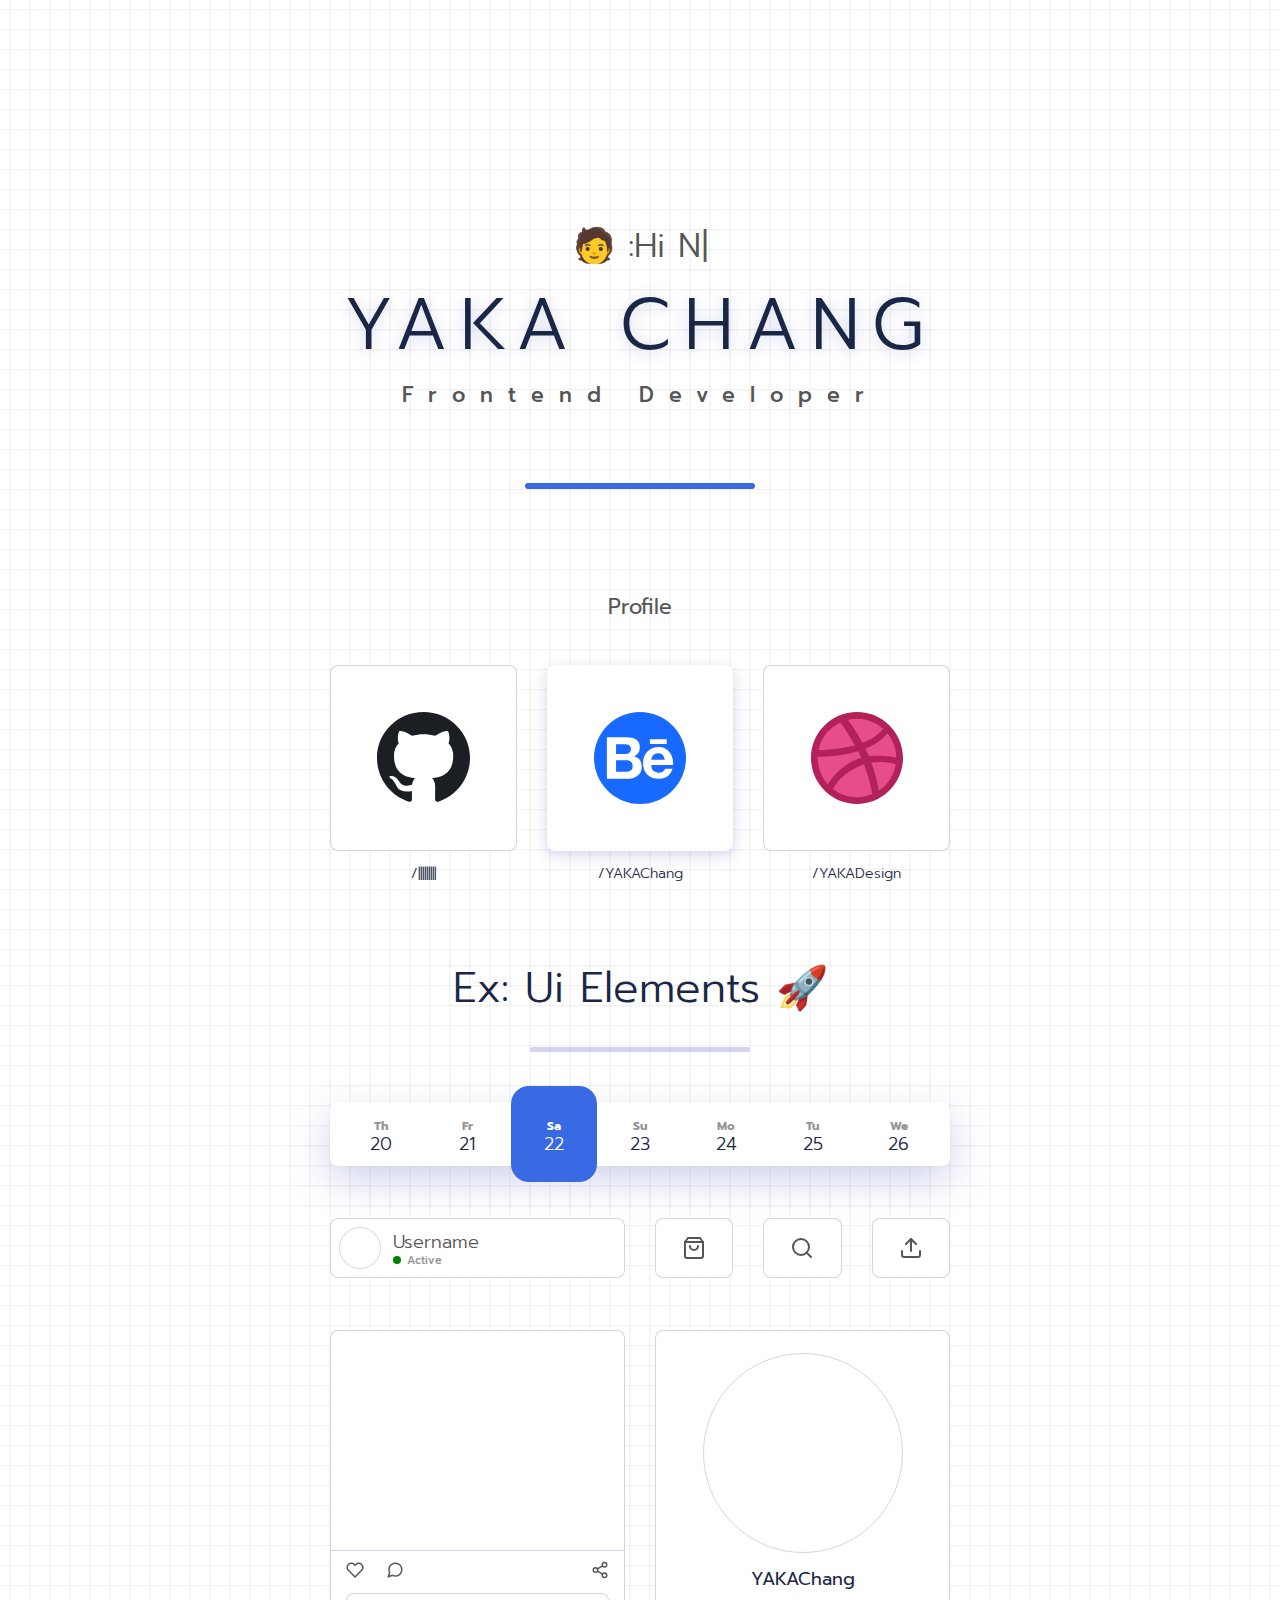
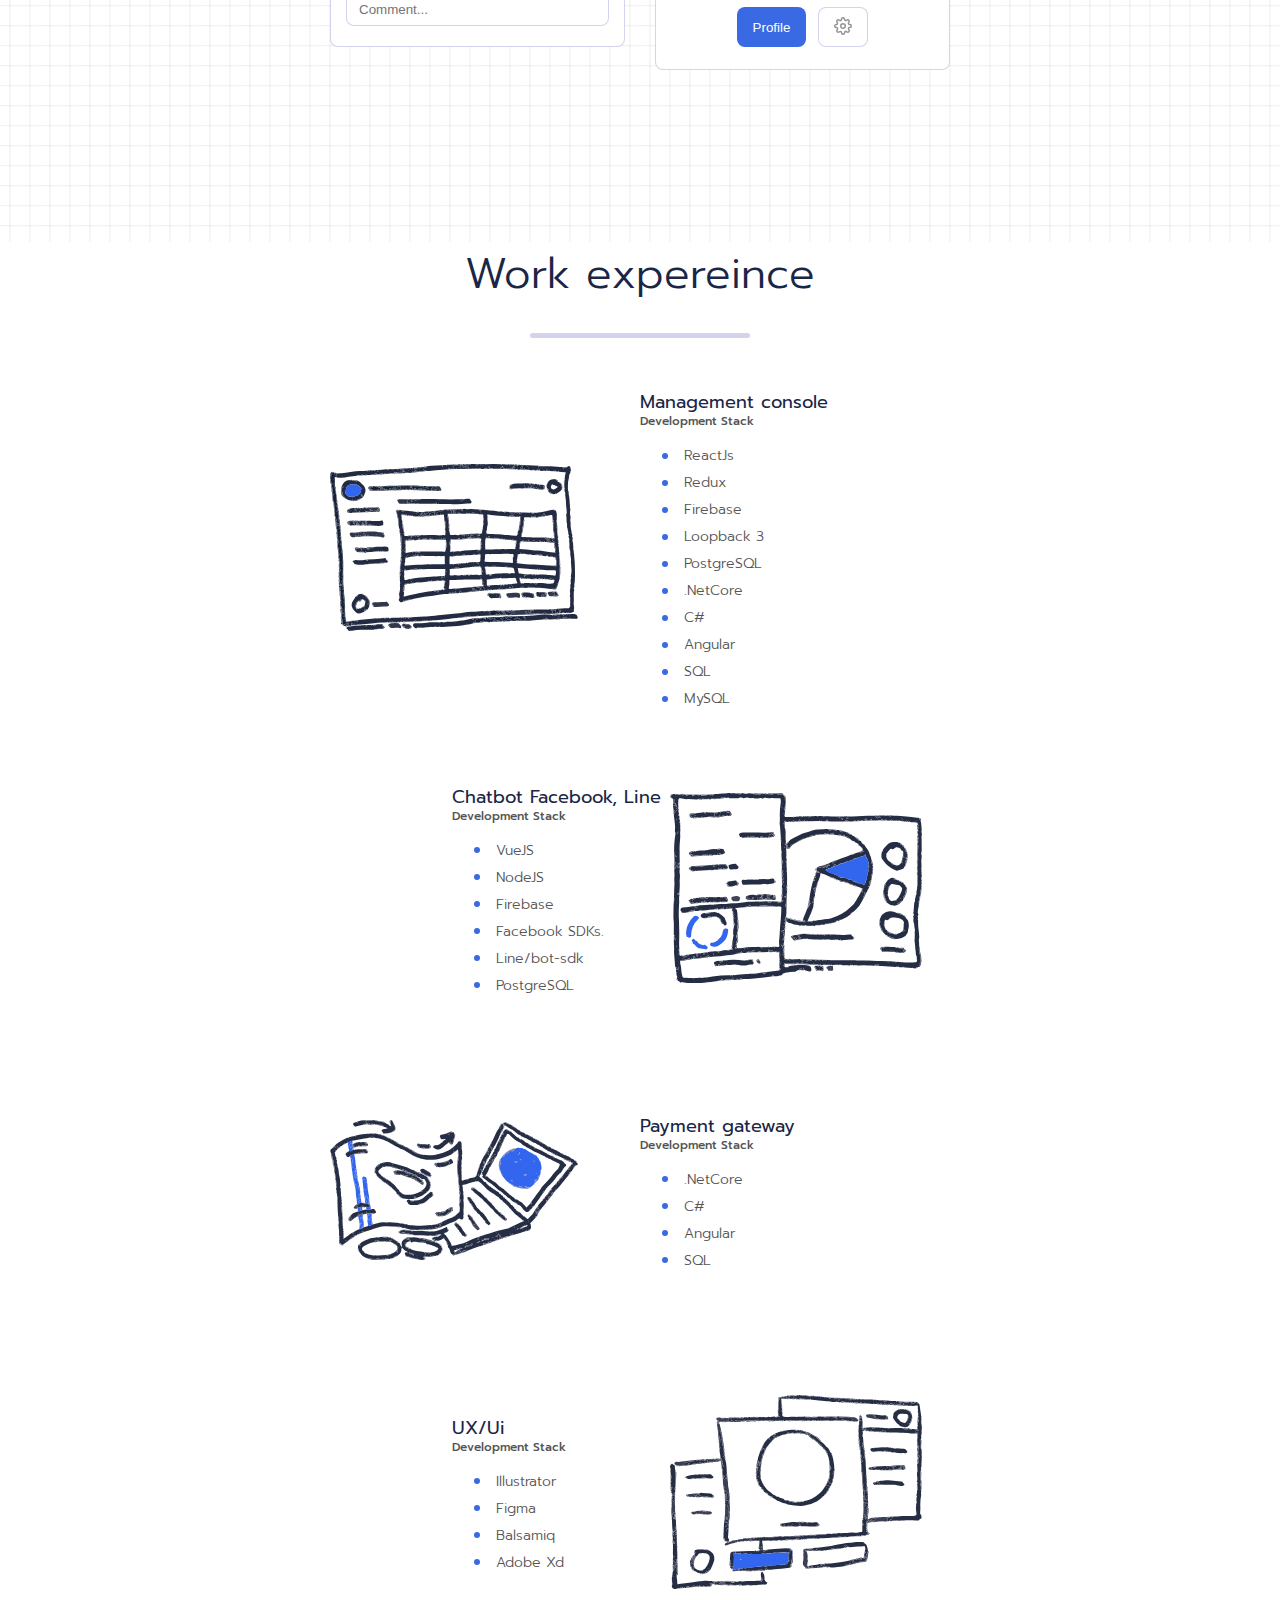
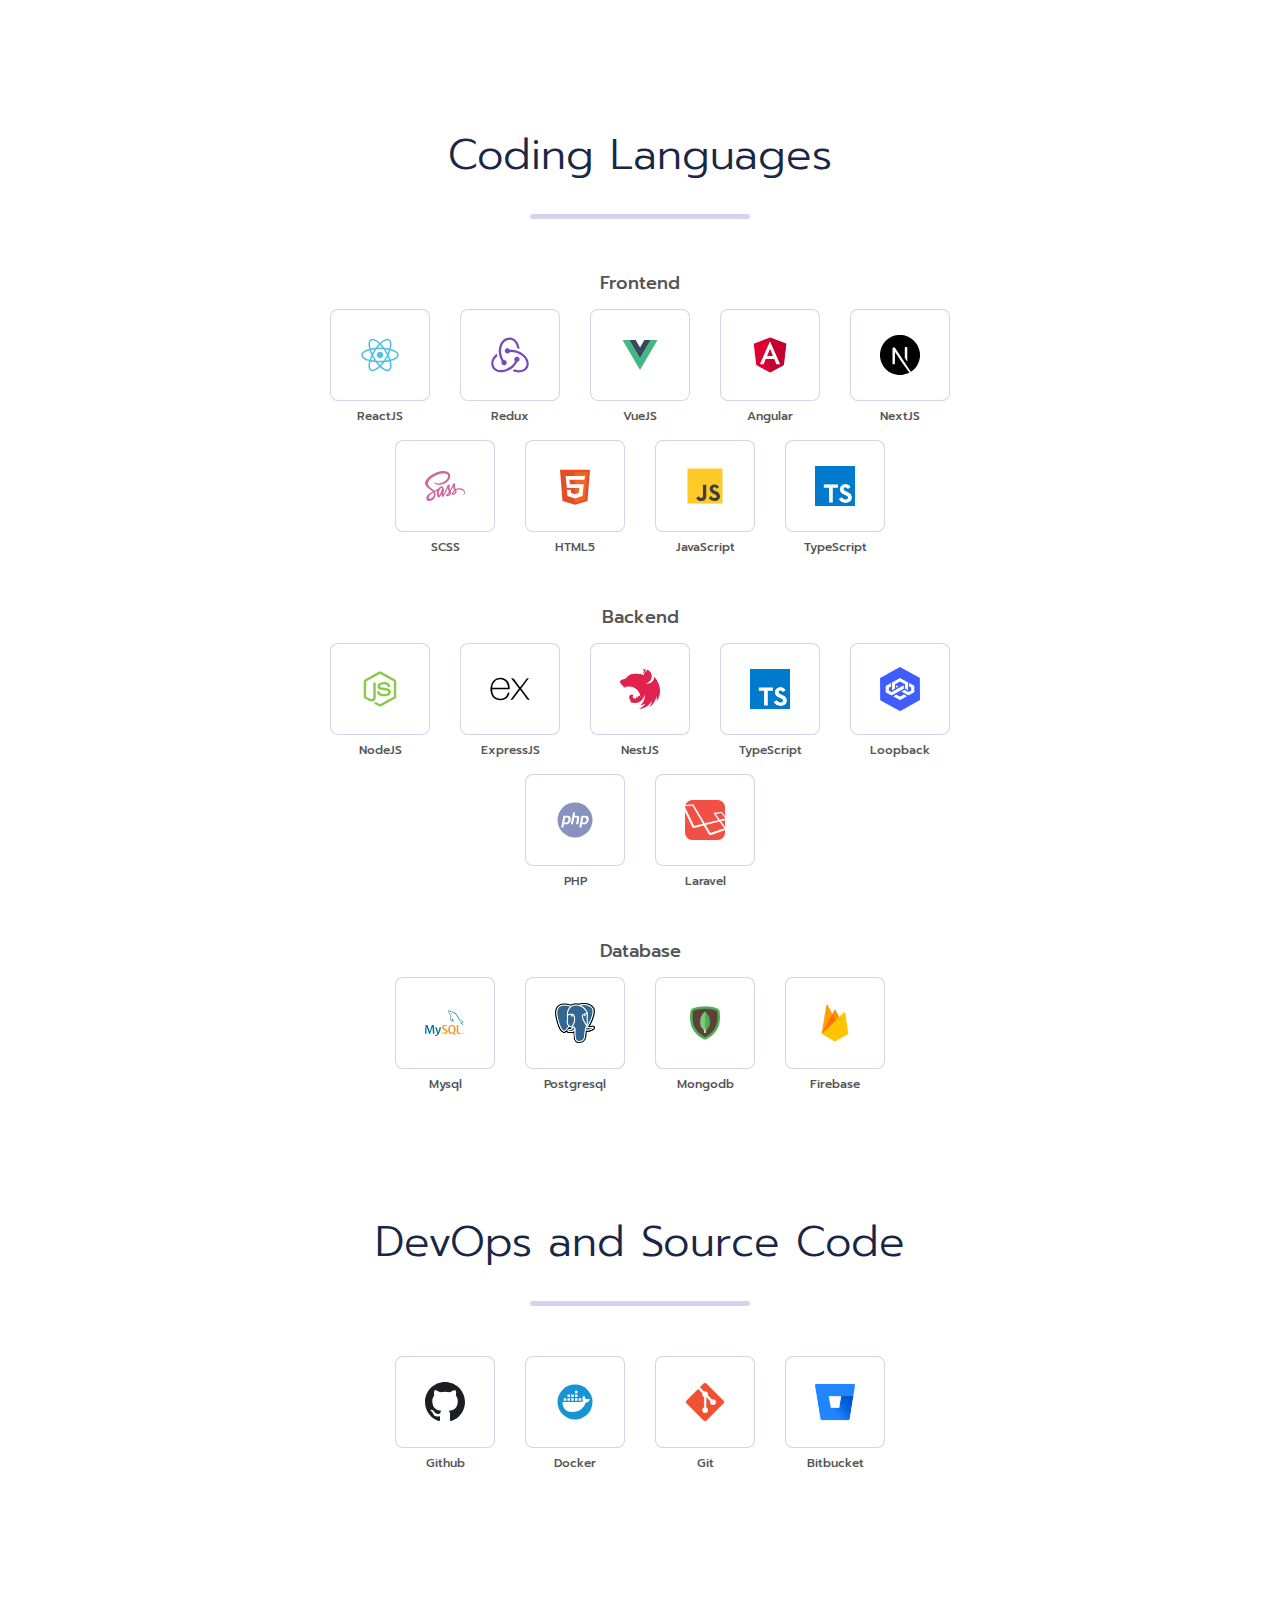
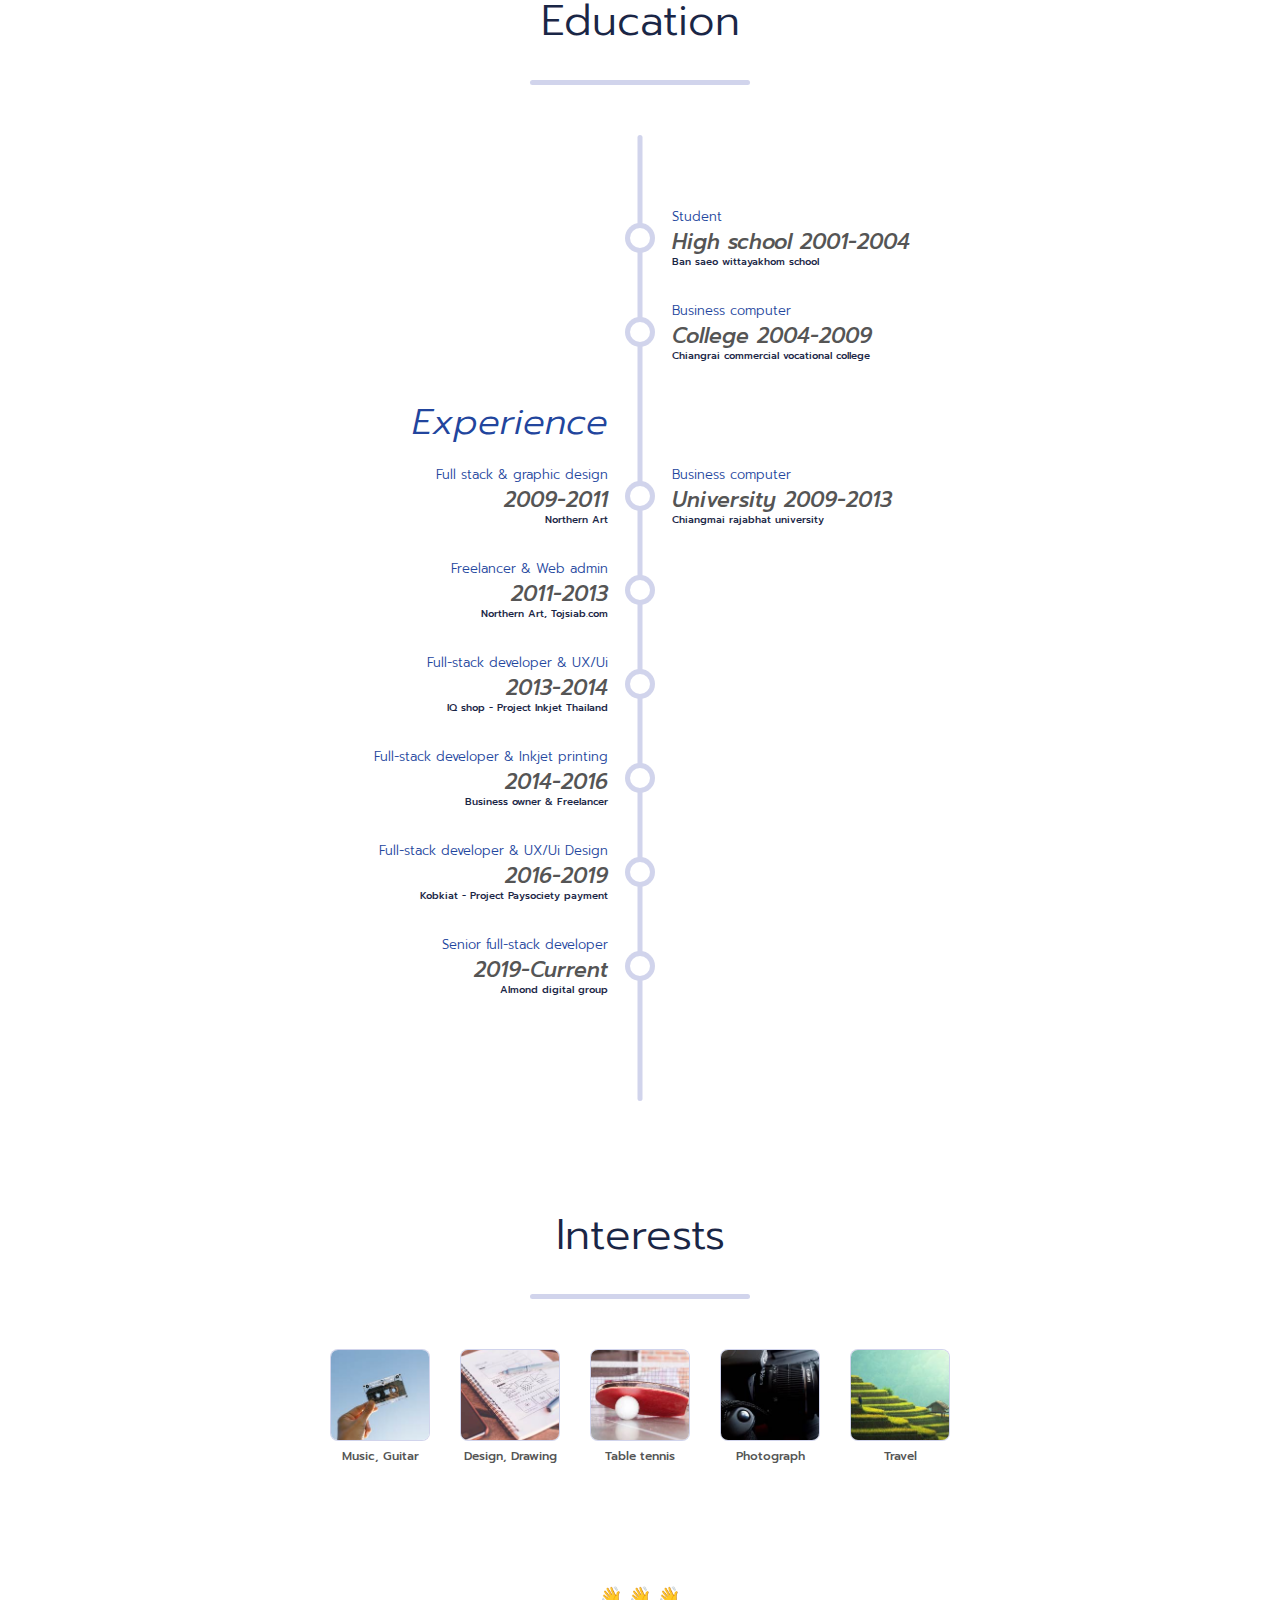
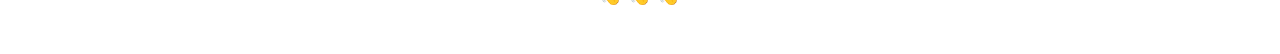
==== commit de7075fd: "Update all" ====
--- a/index.html
+++ b/index.html
@@ -1 +1,21 @@
-<!doctype html><html lang="en"><head><meta charset="utf-8"/><link rel="icon" href="/favicon.ico"/><meta name="viewport" content="width=device-width,initial-scale=1"/><meta name="theme-color" content="#000000"/><meta name="description" content="Web site created using create-react-app"/><link rel="apple-touch-icon" href="/logo192.png"/><link rel="manifest" href="/manifest.json"/><title>React App</title><link href="/static/css/main.7cb5425c.chunk.css" rel="stylesheet"></head><body><noscript>You need to enable JavaScript to run this app.</noscript><div id="root"></div><script>!function(e){function r(r){for(var n,a,i=r[0],c=r[1],l=r[2],p=0,s=[];p<i.length;p++)a=i[p],Object.prototype.hasOwnProperty.call(o,a)&&o[a]&&s.push(o[a][0]),o[a]=0;for(n in c)Object.prototype.hasOwnProperty.call(c,n)&&(e[n]=c[n]);for(f&&f(r);s.length;)s.shift()();return u.push.apply(u,l||[]),t()}function t(){for(var e,r=0;r<u.length;r++){for(var t=u[r],n=!0,i=1;i<t.length;i++){var c=t[i];0!==o[c]&&(n=!1)}n&&(u.splice(r--,1),e=a(a.s=t[0]))}return e}var n={},o={1:0},u=[];function a(r){if(n[r])return n[r].exports;var t=n[r]={i:r,l:!1,exports:{}};return e[r].call(t.exports,t,t.exports,a),t.l=!0,t.exports}a.e=function(e){var r=[],t=o[e];if(0!==t)if(t)r.push(t[2]);else{var n=new Promise((function(r,n){t=o[e]=[r,n]}));r.push(t[2]=n);var u,i=document.createElement("script");i.charset="utf-8",i.timeout=120,a.nc&&i.setAttribute("nonce",a.nc),i.src=function(e){return a.p+"static/js/"+({}[e]||e)+"."+{3:"cb11dfb6"}[e]+".chunk.js"}(e);var c=new Error;u=function(r){i.onerror=i.onload=null,clearTimeout(l);var t=o[e];if(0!==t){if(t){var n=r&&("load"===r.type?"missing":r.type),u=r&&r.target&&r.target.src;c.message="Loading chunk "+e+" failed.\n("+n+": "+u+")",c.name="ChunkLoadError",c.type=n,c.request=u,t[1](c)}o[e]=void 0}};var l=setTimeout((function(){u({type:"timeout",target:i})}),12e4);i.onerror=i.onload=u,document.head.appendChild(i)}return Promise.all(r)},a.m=e,a.c=n,a.d=function(e,r,t){a.o(e,r)||Object.defineProperty(e,r,{enumerable:!0,get:t})},a.r=function(e){"undefined"!=typeof Symbol&&Symbol.toStringTag&&Object.defineProperty(e,Symbol.toStringTag,{value:"Module"}),Object.defineProperty(e,"__esModule",{value:!0})},a.t=function(e,r){if(1&r&&(e=a(e)),8&r)return e;if(4&r&&"object"==typeof e&&e&&e.__esModule)return e;var t=Object.create(null);if(a.r(t),Object.defineProperty(t,"default",{enumerable:!0,value:e}),2&r&&"string"!=typeof e)for(var n in e)a.d(t,n,function(r){return e[r]}.bind(null,n));return t},a.n=function(e){var r=e&&e.__esModule?function(){return e.default}:function(){return e};return a.d(r,"a",r),r},a.o=function(e,r){return Object.prototype.hasOwnProperty.call(e,r)},a.p="/",a.oe=function(e){throw console.error(e),e};var i=this.webpackJsonpmyapp=this.webpackJsonpmyapp||[],c=i.push.bind(i);i.push=r,i=i.slice();for(var l=0;l<i.length;l++)r(i[l]);var f=c;t()}([])</script><script src="/static/js/2.9e67e95c.chunk.js"></script><script src="/static/js/main.348fbddf.chunk.js"></script></body></html>+<!DOCTYPE html>
+<html lang="en">
+  <head>
+    <meta charset="UTF-8" />
+    <!-- <link rel="icon" type="image/svg+xml" href="/src/favicon.svg" /> -->
+    <link rel="icon" href="/favicon.ico"/>
+    <meta name="viewport" content="width=device-width, initial-scale=1.0" />
+    <meta name="theme-color" content="#3366ee"/><meta name="description" content="Web site created using create-react-app"/>
+    <link rel="apple-touch-icon" href="/logo.jpg"/>
+    <link rel="manifest" href="/manifest.json"/>
+    <title>Y Λ K Λ Chang</title>
+    <link href="https://fonts.googleapis.com/css2?family=Prompt:ital,wght@0,100;0,300;0,400;0,500;0,600;0,800;1,500&display=swap" rel="stylesheet">
+  <script type="module" crossorigin src="/assets/index.32c02da8.js"></script>
+  <link rel="modulepreload" href="/assets/vendor.177abe7c.js">
+  <link rel="stylesheet" href="/assets/index.e606ac7e.css">
+</head>
+  <body>
+    <div id="root"></div>
+    
+  </body>
+</html>
--- a/assets/index.e606ac7e.css
+++ b/assets/index.e606ac7e.css
@@ -0,0 +1 @@
+*,:after,:before{margin:0;padding:0;box-sizing:border-box}body,html{width:100%;height:100%;margin:0;font-size:18px;font-family:Prompt,sans-serif;-webkit-font-smoothing:antialiased;-moz-osx-font-smoothing:grayscale;font-weight:300;color:#555}h1,h3{font-weight:300}h5{font-weight:500}button{border:1px solid transparent;background-color:#3969e3;color:#fff;padding:2px 15px;height:40px;border-radius:8px}button.outline{background-color:#fff;color:#959595;border:1px solid rgba(73,83,180,.25)}input{border:1px solid rgba(73,83,180,.25);border-radius:8px;width:100%;padding:8px 12px}.mb-1{margin-bottom:52px!important}.box{background:#fff;border-radius:8px;border:1px solid rgba(73,83,180,.25);transition:.2s}.box.shodow,.box:hover{border-color:transparent;box-shadow:0 4px 14px rgba(73,83,180,.25)}.container{max-width:620px;margin:0 auto}section{padding:0 24px}.row{display:flex;margin:0 -15px;align-items:stretch}.row .col{flex:1;padding:0 15px}.row .col-3{width:50%;padding:0 15px}h1.title{text-align:center;font-size:42px;color:#1a2646;margin-bottom:82px;position:relative}h1.title::after{content:"";position:absolute;bottom:-32px;left:50%;width:220px;border-radius:3px;height:5px;transform:translate(-50%,0);background-color:rgba(73,83,180,.25)}.hi{font-size:34px;display:flex;text-align:center;justify-content:center}.hello{min-height:500px;padding:220px 0 72px 0;text-align:center;background-image:url("data:image/svg+xml,%3Csvg width='20' height='20' viewBox='0 0 20 20' fill='none' xmlns='http://www.w3.org/2000/svg'%3E%3Cline x1='9.95715' y1='4.37114e-09' x2='9.95715' y2='19.7143' stroke='%23AAAAAA' stroke-width='0.2'/%3E%3Cline y1='9.75715' x2='19.7143' y2='9.75715' stroke='%23AAAAAA' stroke-width='0.2'/%3E%3C/svg%3E")}.hello h1{font-size:72px;color:#1a2646;letter-spacing:12px;text-shadow:0 2px 16px rgba(73,83,180,.25)}.hello h5{font-size:21px;letter-spacing:15px;margin-bottom:72px}.hello hr{max-width:230px;margin:0 auto;height:6px;border:none;border-radius:3px;background-color:#3969e3;margin-bottom:102px}.hello .sub-title{font-size:21px;margin-bottom:42px;font-weight:400}.hello .link-profile a{text-decoration:none;color:#1a2646}.hello .link-profile p{font-size:14px}.hello .link-profile .box{display:flex;align-items:center;justify-content:center;height:186px;margin-bottom:12px}.hello .link-profile .box img{width:50%}.elements{min-height:500px;padding-bottom:120px;background:url(./images/linear.png) repeat-x bottom,url("data:image/svg+xml,%3Csvg width='20' height='20' viewBox='0 0 20 20' fill='none' xmlns='http://www.w3.org/2000/svg'%3E%3Cline x1='9.95715' y1='4.37114e-09' x2='9.95715' y2='19.7143' stroke='%23AAAAAA' stroke-width='0.2'/%3E%3Cline y1='9.75715' x2='19.7143' y2='9.75715' stroke='%23AAAAAA' stroke-width='0.2'/%3E%3C/svg%3E")}.elements .icon{display:flex;align-items:center;justify-content:center;height:100%}.profile{display:flex;align-items:center;justify-content:center;flex-direction:column;padding:22px}.profile>.title{margin-bottom:14px;color:#1a2646;font-weight:400}.profile .pic{width:200px;height:200px;border-radius:50%;border:1px solid rgba(73,83,180,.25);overflow:hidden;margin-bottom:12px}.profile .pic img{width:100%}.profile .act{display:flex;align-items:center}.profile .act button{margin:0 6px}.card{overflow:hidden}.card>.pic{min-height:220px;border-bottom:1px solid rgba(73,83,180,.25)}.card>.pic img{width:100%}.card>.tools{display:flex;padding:8px 15px 2px 15px}.card>.tools>div{cursor:pointer}.card>.tools>div:hover{color:#3969e3}.card>.tools .comments{margin-left:22px}.card>.tools .share{margin-left:auto}.card>.write{padding:4px 15px 20px 15px}.header{background-color:#111;color:#eee;border-radius:8px;padding:15px}.header nav{width:100%;display:flex;align-items:center;margin-bottom:8px}.header nav .logo{margin-left:12px}.header nav .logo .pic{height:26px}.header nav .logo .pic img{height:100%}.header nav .logo .txt{margin-top:-4px;font-size:10px}.header nav .src{margin-left:auto}.header .menu{width:100%}.header .menu .list{font-size:14px}.header .menu .list::-webkit-scrollbar{display:none}.header .menu .list .item{margin-right:15px}.calendar{display:flex;align-items:center;text-align:center;background-color:#fff;border-radius:8px;padding:8px;box-shadow:0 15px 38px rgba(73,83,180,.25)}.calendar .item{flex:1}.calendar .item.active{position:relative;z-index:5}.calendar .item.active p,.calendar .item.active span{color:#fff}.calendar .item.active::after{position:absolute;z-index:-1;left:0;top:-50%;content:"";border-radius:18px;width:100%;height:200%;background-color:#3969e3}.calendar .item span{font-size:12px;color:#959595;font-weight:700}.calendar .item p{margin-top:-8px;color:#1a2646}.user{padding:8px;display:flex;align-items:center}.user>.pic{border-radius:50%;border:1px solid rgba(73,83,180,.25);height:42px;width:42px}.user>.info{margin-left:12px}.user>.info small{color:#959595;position:relative;font-size:11px;display:block;margin-top:-4px;font-weight:500;padding-left:14px}.user>.info small::after{position:absolute;left:0;top:4px;width:8px;height:8px;border-radius:50%;background-color:green;content:""}.expereince{margin-bottom:102px}.expereince .exp-sec{display:flex;justify-content:center;margin-bottom:52px;min-height:250px}.expereince .exp-sec>div{display:flex;justify-content:center;flex-flow:column}.expereince .exp-sec .exp-l{flex:1}.expereince .exp-sec .exp-l.txt{padding-left:122px;width:340px;flex:none}.expereince .exp-sec .exp-r{flex:1}.expereince .exp-sec .exp-r.p img{width:90%}.expereince .exp-sec .title{color:#1a2646;font-weight:400}.expereince .exp-sec small{display:block;margin-top:-4px;margin-bottom:15px;font-size:12px;font-weight:500}.expereince .exp-sec .exp-info{margin-left:22px;font-size:14px}.expereince .exp-sec .exp-info .item{position:relative;margin-bottom:6px;padding-left:22px}.expereince .exp-sec .exp-info .item::after{content:"";position:absolute;top:50%;left:0;width:6px;height:6px;border-radius:3px;transform:translate(0,-50%);background-color:#3969e3}.expereince .exp-sec .pic img{width:80%}.language{margin-bottom:102px}.language .lan-sec .title{text-align:center;font-weight:500;margin-bottom:12px}.items{display:flex;justify-content:center;margin:0 -15px 32px -15px;flex-wrap:wrap}.items .item{padding:0 15px;width:20%;margin-bottom:15px}.items .item .pic{display:flex;align-items:center;justify-content:center;margin-bottom:6px;height:92px}.items .item .pic img{width:40%}.items .item p{text-align:center;font-size:12px;font-weight:500}.devops{margin-bottom:102px}.education{margin-bottom:102px}.education .edu-sec{position:relative;padding:72px 0}.education .edu-sec::after{position:absolute;content:"";width:5px;height:100%;background-color:rgba(73,83,180,.25);border-radius:3px;left:50%;top:0;transform:translate(-50%);z-index:-1}.education .edu-sec .edu-title{color:#22459d;text-align:right;margin-right:50%;margin-bottom:16px;font-style:italic;font-weight:700;padding-right:32px}.education .edu-sec .edu-item{position:relative;width:50%;text-align:right;margin-bottom:32px;padding-right:32px}.education .edu-sec .edu-item::after{content:"";position:absolute;right:-15px;top:50%;background-color:#fff;transform:translate(0,-50%);width:30px;height:30px;border:5px solid rgba(73,83,180,.25);border-radius:50%}.education .edu-sec .edu-item.r{text-align:left;margin-left:50%;padding-left:32px;padding-right:0}.education .edu-sec .edu-item.r::after{left:-15px}.education .edu-sec .edu-item.lr{position:absolute;text-align:left;margin-left:50%;padding-left:32px}.education .edu-sec .edu-item.lr::after{content:none}.education .edu-sec .edu-item small{display:block;font-size:13px;color:#22459d}.education .edu-sec .edu-item small.b{margin-top:-4px;color:#1a2646;font-weight:500;font-size:10px}.education .edu-sec .edu-item p{font-size:21px;font-weight:500;font-style:italic}.interests{margin-bottom:102px}.interests .int-sec .pic{overflow:hidden}.interests .int-sec .pic img{width:100%}.goodbye{min-height:72px;text-align:center}@media only screen and (max-width:620px){body,html{font-size:12px}.mb-1{margin-bottom:34px!important}h1.title{font-size:22px;margin-bottom:72px}h1.title::after{bottom:-26px;width:120px}.row{margin:0 -6px}.row .col{padding:0 6px}.row .col-3{padding:0 6px}.profile{padding:10px 4px}.profile .pic{width:72px;height:72px}.hi{font-size:18px;font-weight:500;margin-bottom:32px}.hello{padding:120px 32px 124px 32px}.hello h1{font-size:34px;letter-spacing:3px}.hello h5{font-size:14px;letter-spacing:6px;margin-bottom:32px}.hello .link-profile .box{height:96px}.hello hr{max-width:102px;margin-bottom:52px}.hello .sub-title{font-size:18px;margin-bottom:22px;font-weight:400}.elements{min-height:500px;padding-bottom:124px}.calendar .item p{margin-top:-4px;font-size:16px}.calendar .item span{font-size:12px;font-weight:400}.card>.pic{min-height:120px}.card>.pic img{width:100%}.expereince .exp-sec{min-height:auto}.expereince .exp-sec small{font-size:8px;letter-spacing:1px}.expereince .exp-sec .exp-l.txt{padding-left:0;width:auto;flex:1}.expereince .exp-sec .exp-info .item{margin-bottom:0}.items{margin:0 -15px 32px -15px}.items .item{padding:0 15px;width:33.33%}.education{padding:0}.education .edu-sec .edu-item small{font-size:9px}.education .edu-sec .edu-item p{font-size:12px}.interests .int-sec .pic img{height:100%}}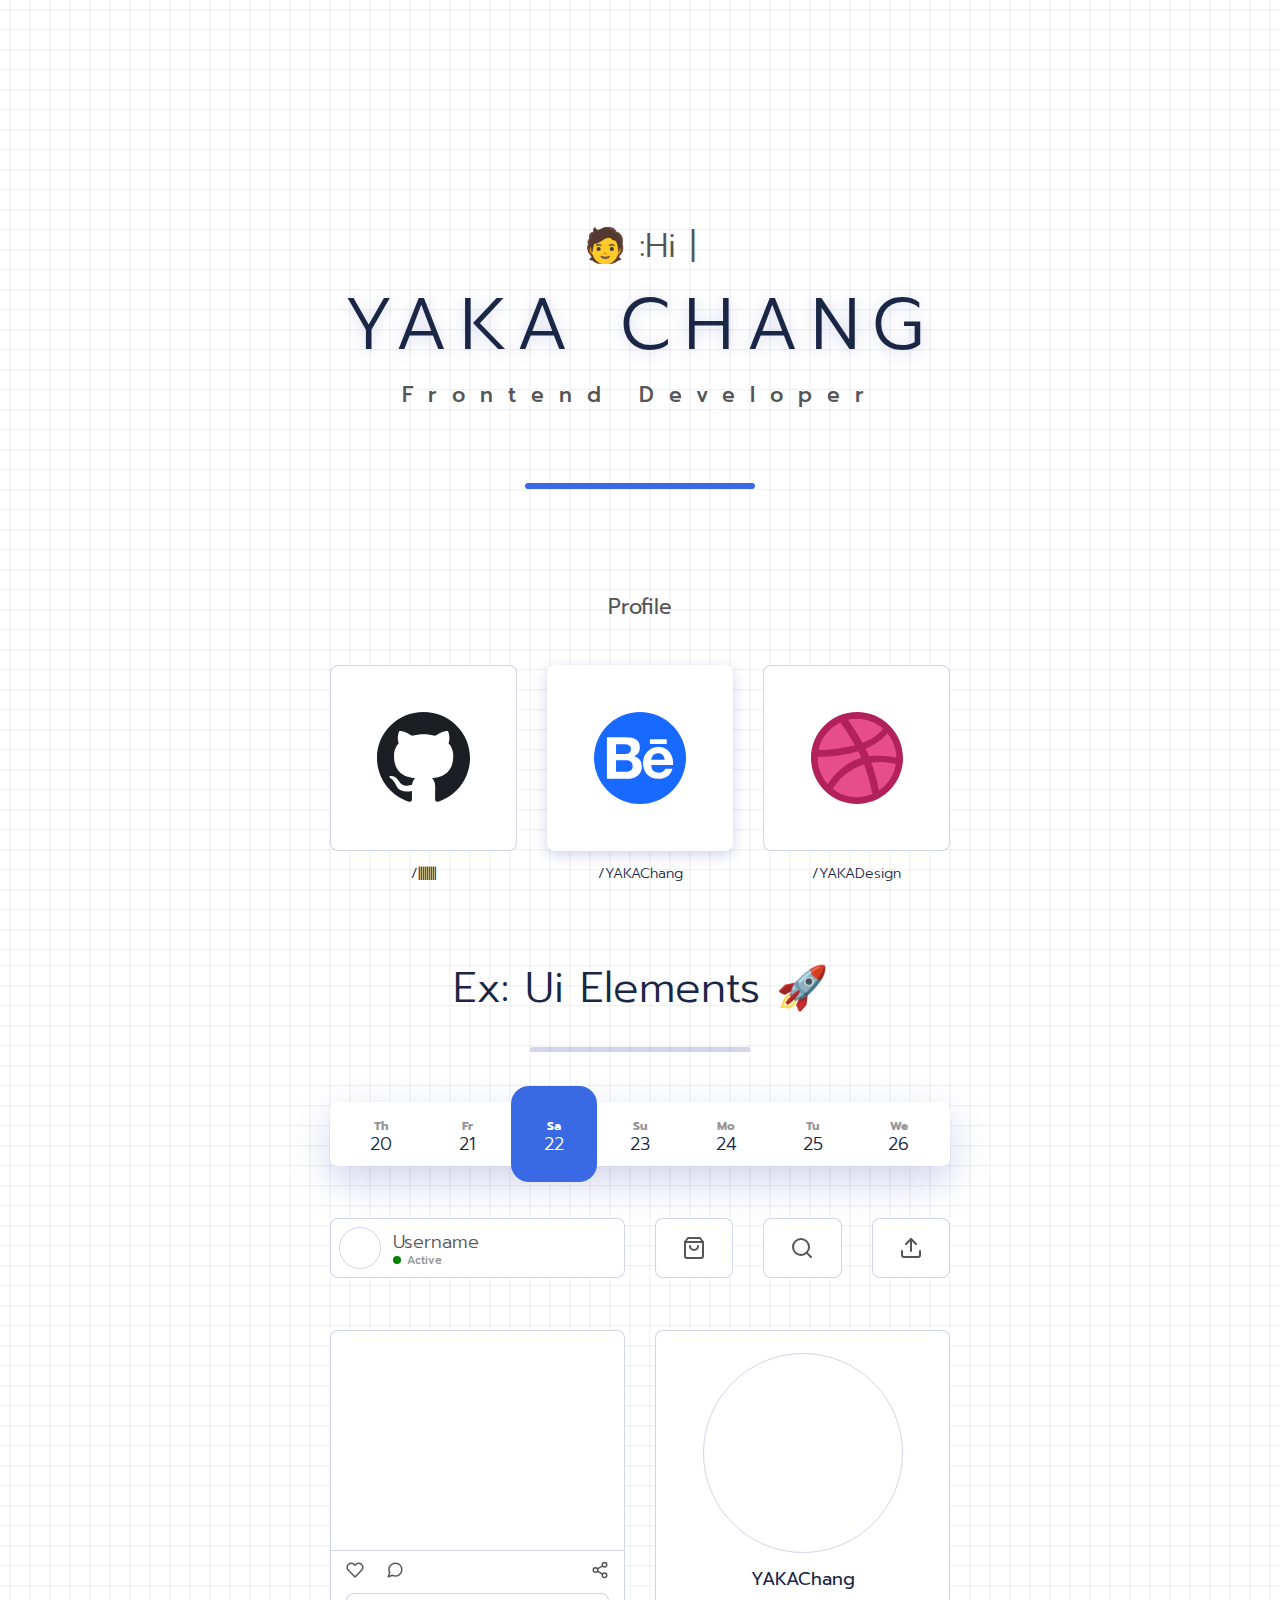
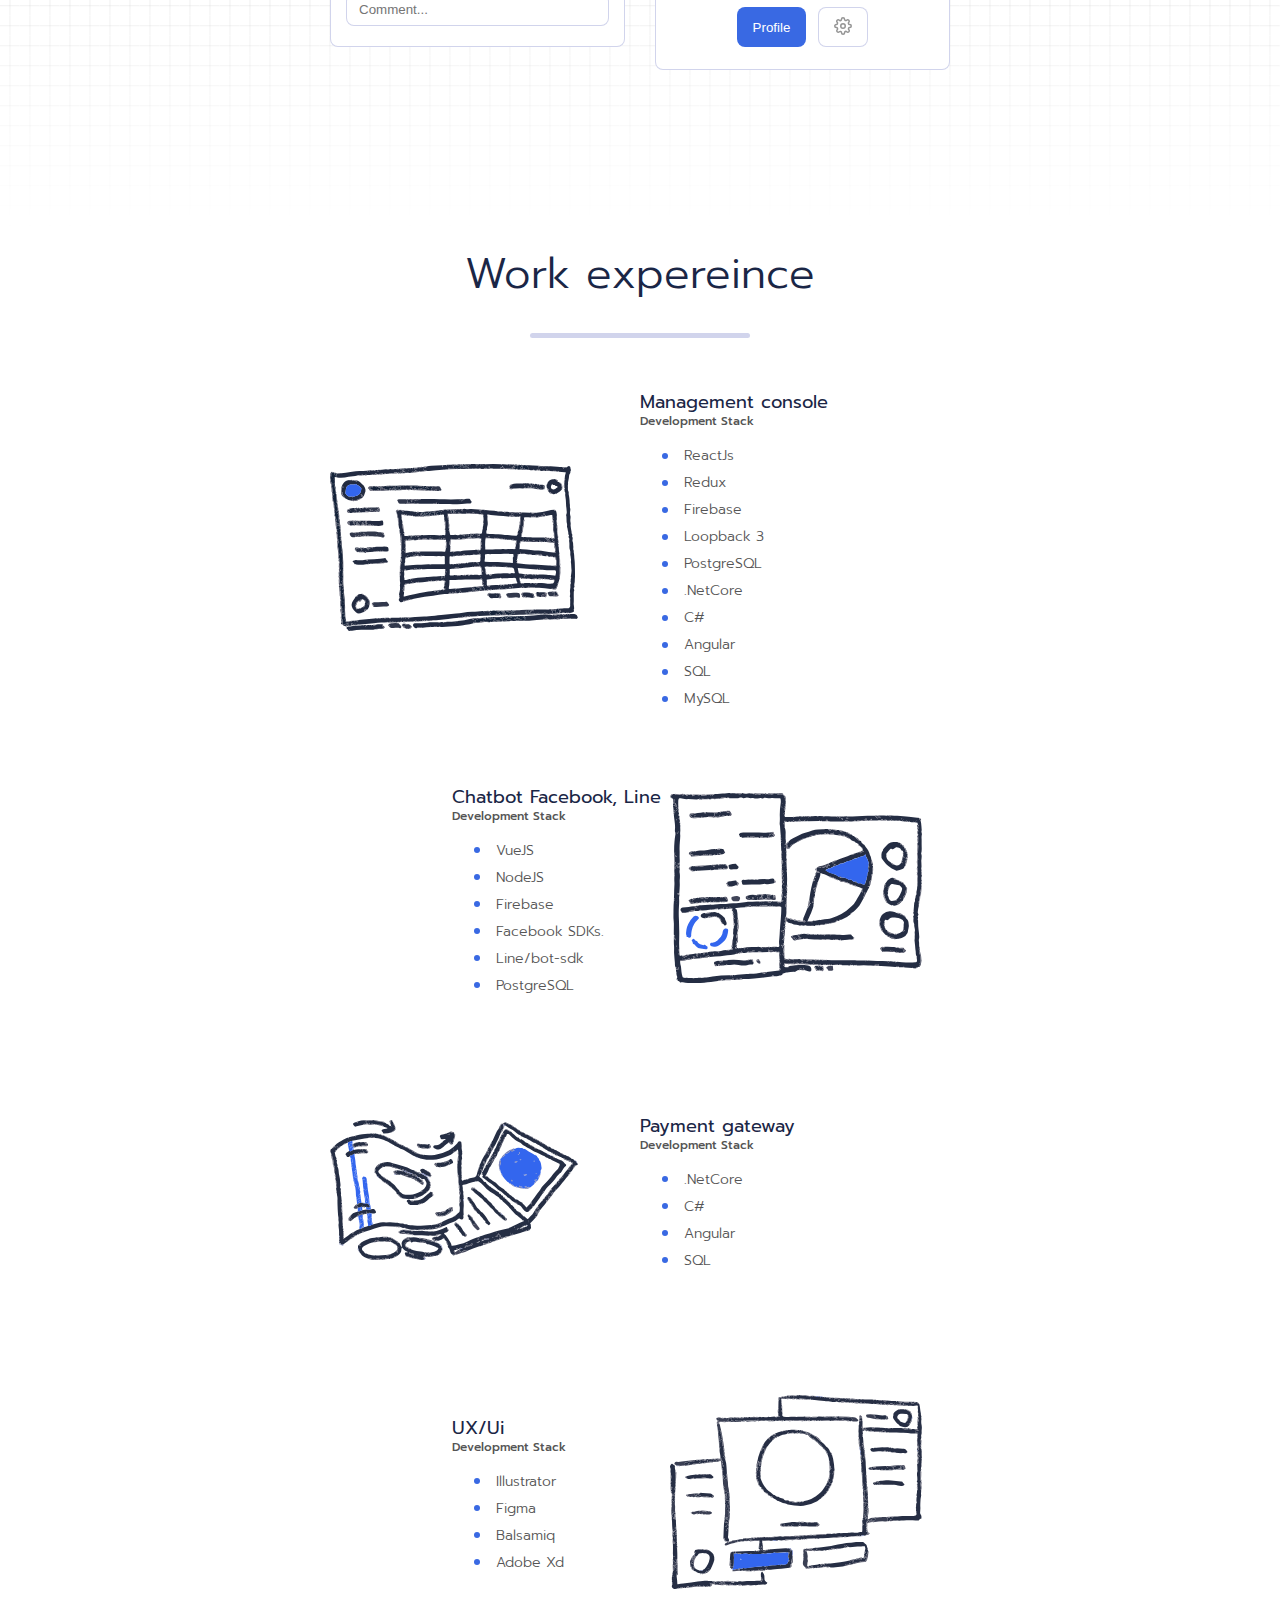
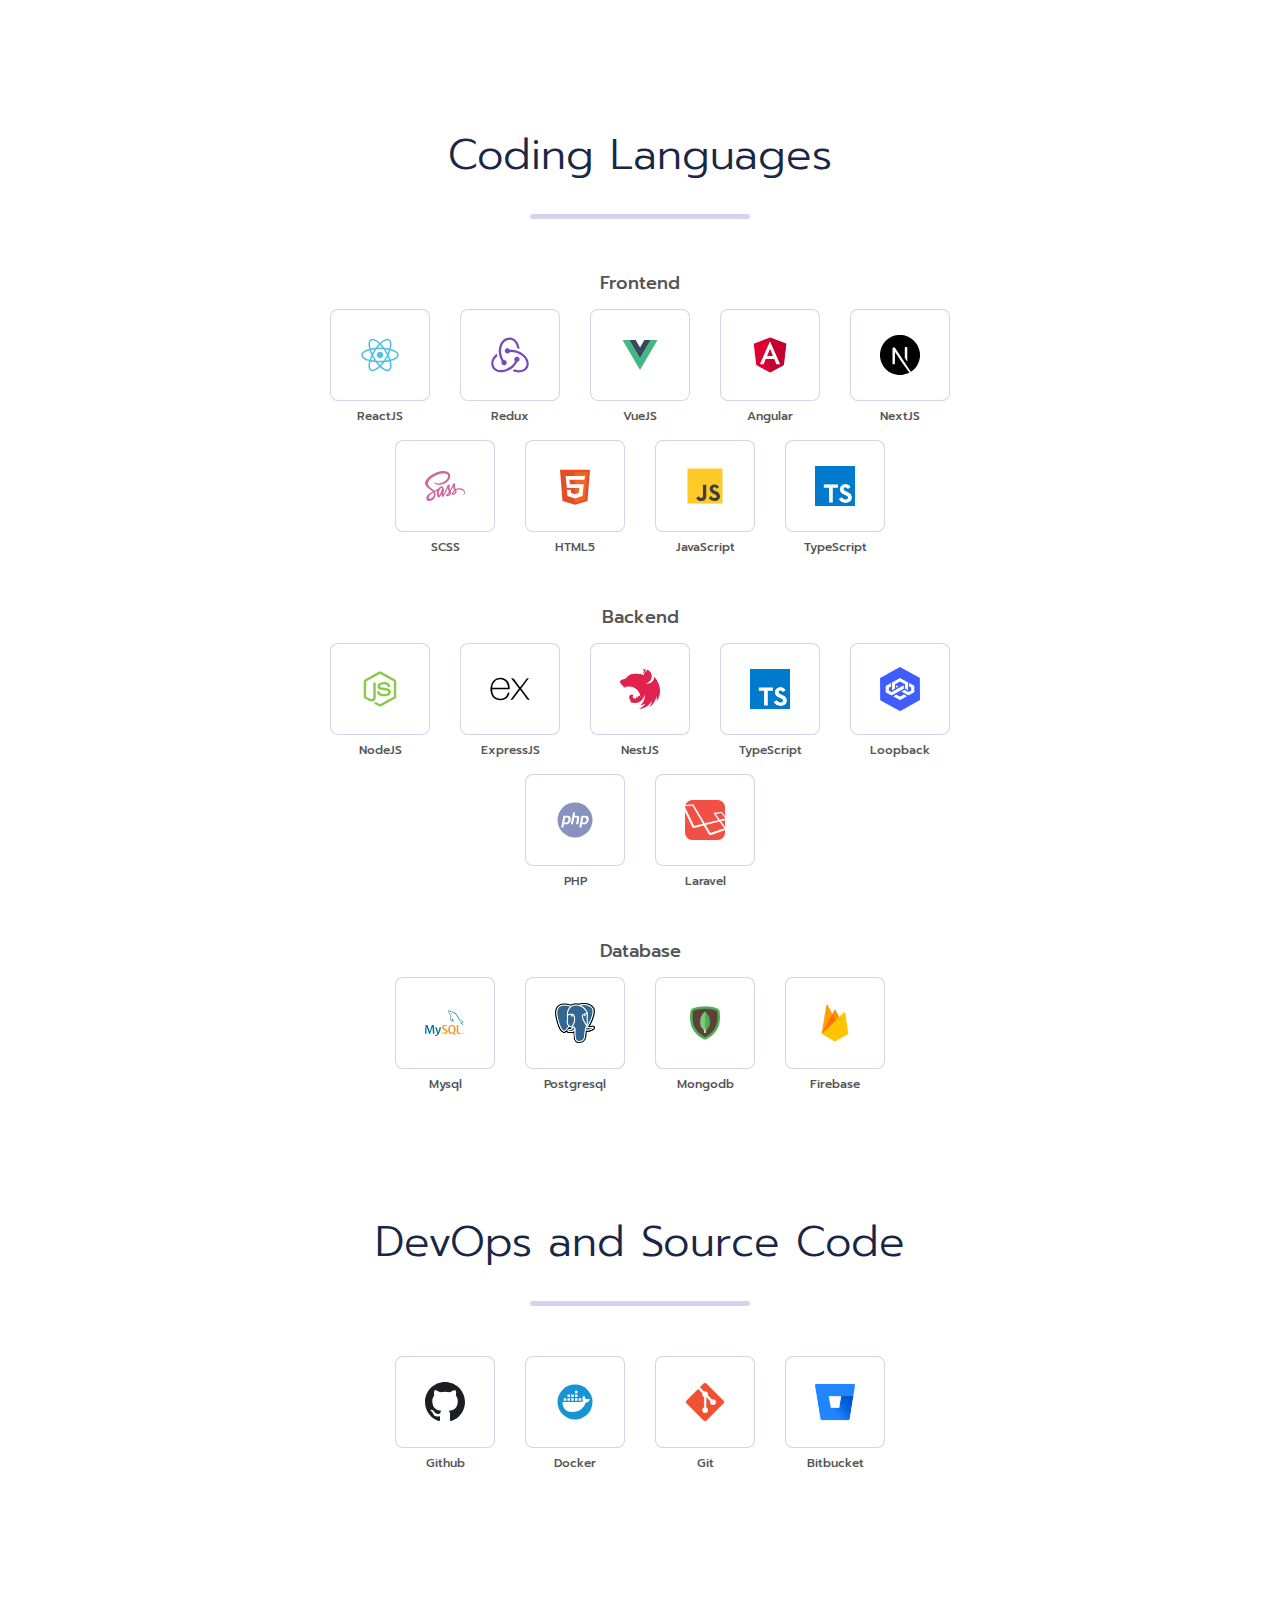
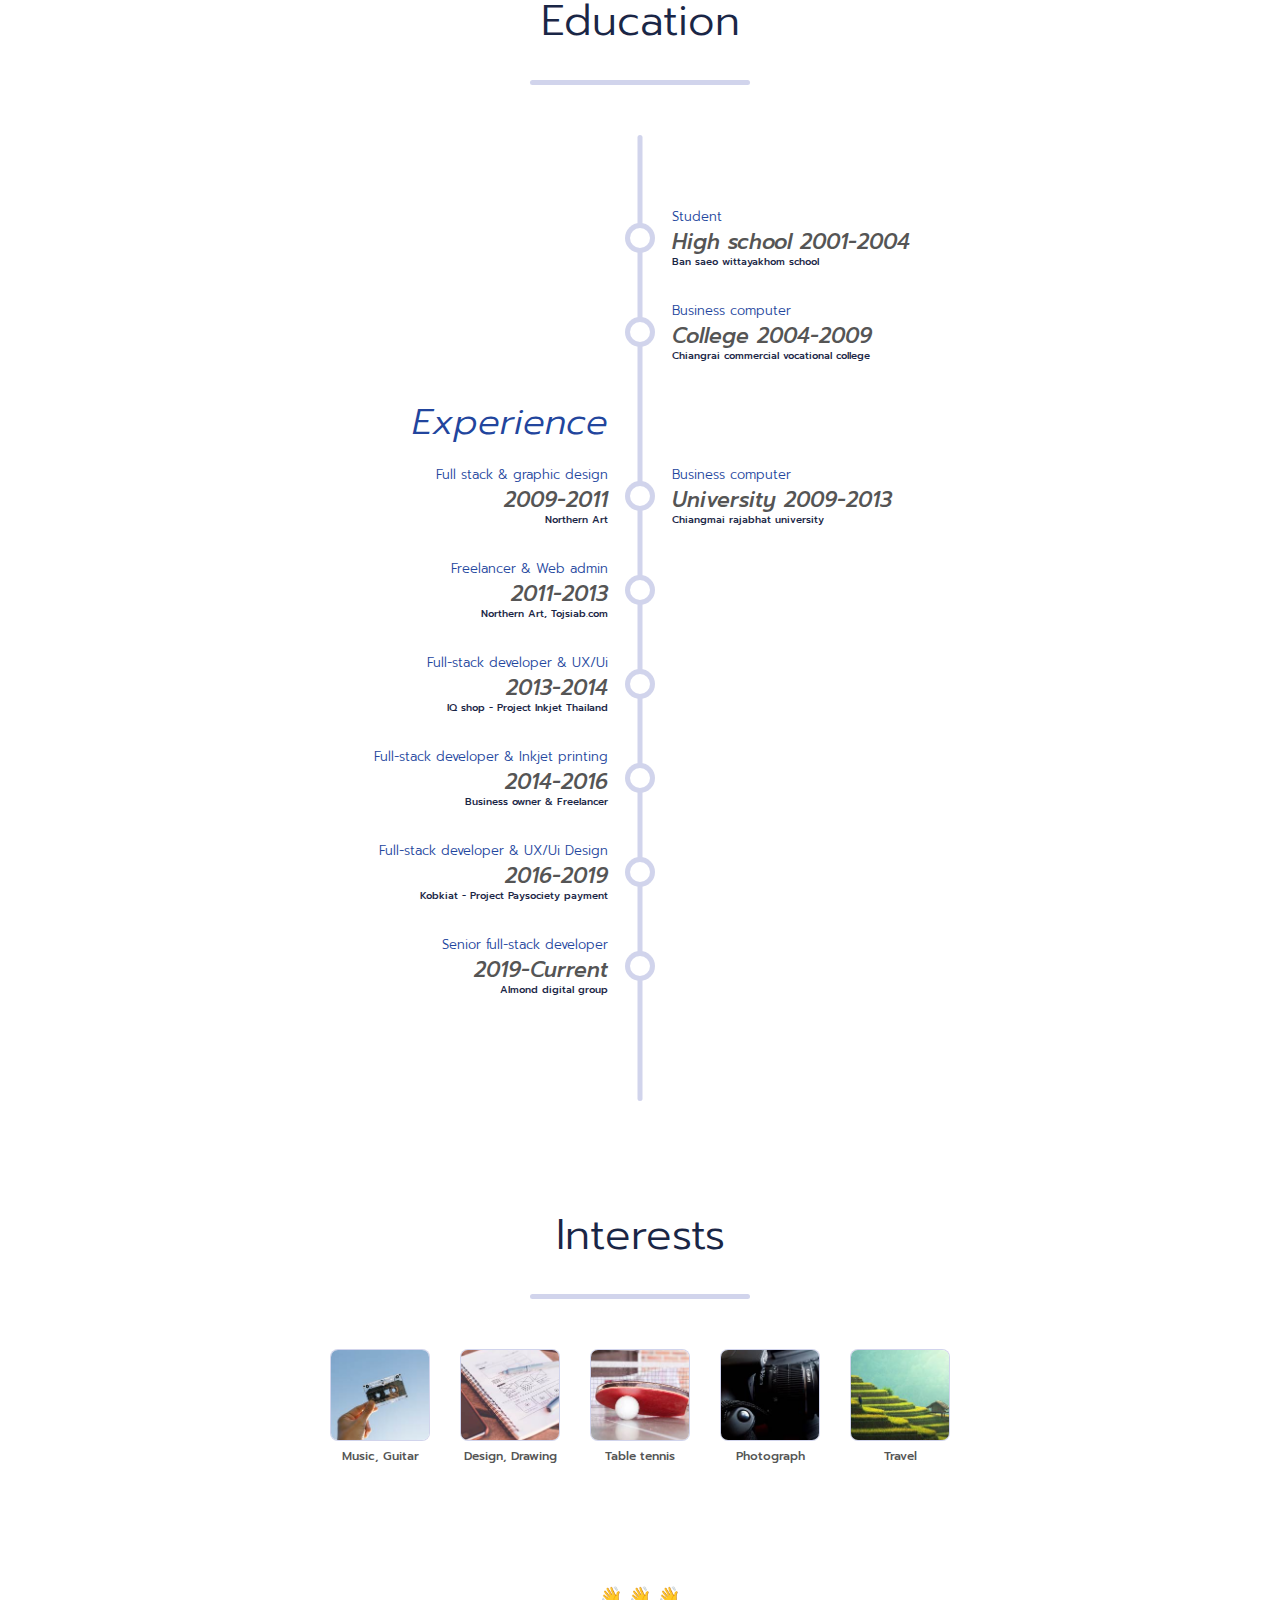
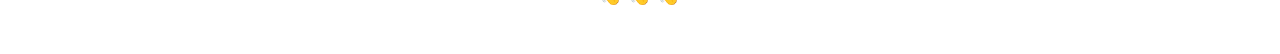
==== commit 7b63c17b: "up" ====
--- a/index.html
+++ b/index.html
@@ -12,7 +12,7 @@
     <link href="https://fonts.googleapis.com/css2?family=Prompt:ital,wght@0,100;0,300;0,400;0,500;0,600;0,800;1,500&display=swap" rel="stylesheet">
   <script type="module" crossorigin src="/assets/index.32c02da8.js"></script>
   <link rel="modulepreload" href="/assets/vendor.177abe7c.js">
-  <link rel="stylesheet" href="/assets/index.e606ac7e.css">
+  <link rel="stylesheet" href="/assets/index.9da91ccc.css">
 </head>
   <body>
     <div id="root"></div>
--- a/assets/index.9da91ccc.css
+++ b/assets/index.9da91ccc.css
@@ -0,0 +1 @@
+*,:after,:before{margin:0;padding:0;box-sizing:border-box}body,html{width:100%;height:100%;margin:0;font-size:18px;font-family:Prompt,sans-serif;-webkit-font-smoothing:antialiased;-moz-osx-font-smoothing:grayscale;font-weight:300;color:#555}h1,h3{font-weight:300}h5{font-weight:500}button{border:1px solid transparent;background-color:#3969e3;color:#fff;padding:2px 15px;height:40px;border-radius:8px}button.outline{background-color:#fff;color:#959595;border:1px solid rgba(73,83,180,.25)}input{border:1px solid rgba(73,83,180,.25);border-radius:8px;width:100%;padding:8px 12px}.mb-1{margin-bottom:52px!important}.box{background:#fff;border-radius:8px;border:1px solid rgba(73,83,180,.25);transition:.2s}.box.shodow,.box:hover{border-color:transparent;box-shadow:0 4px 14px rgba(73,83,180,.25)}.container{max-width:620px;margin:0 auto}section{padding:0 24px}.row{display:flex;margin:0 -15px;align-items:stretch}.row .col{flex:1;padding:0 15px}.row .col-3{width:50%;padding:0 15px}h1.title{text-align:center;font-size:42px;color:#1a2646;margin-bottom:82px;position:relative}h1.title::after{content:"";position:absolute;bottom:-32px;left:50%;width:220px;border-radius:3px;height:5px;transform:translate(-50%,0);background-color:rgba(73,83,180,.25)}.hi{font-size:34px;display:flex;text-align:center;justify-content:center}.hello{min-height:500px;padding:220px 0 72px 0;text-align:center;background-image:url("data:image/svg+xml,%3Csvg width='20' height='20' viewBox='0 0 20 20' fill='none' xmlns='http://www.w3.org/2000/svg'%3E%3Cline x1='9.95715' y1='4.37114e-09' x2='9.95715' y2='19.7143' stroke='%23AAAAAA' stroke-width='0.2'/%3E%3Cline y1='9.75715' x2='19.7143' y2='9.75715' stroke='%23AAAAAA' stroke-width='0.2'/%3E%3C/svg%3E")}.hello h1{font-size:72px;color:#1a2646;letter-spacing:12px;text-shadow:0 2px 16px rgba(73,83,180,.25)}.hello h5{font-size:21px;letter-spacing:15px;margin-bottom:72px}.hello hr{max-width:230px;margin:0 auto;height:6px;border:none;border-radius:3px;background-color:#3969e3;margin-bottom:102px}.hello .sub-title{font-size:21px;margin-bottom:42px;font-weight:400}.hello .link-profile a{text-decoration:none;color:#1a2646}.hello .link-profile p{font-size:14px}.hello .link-profile .box{display:flex;align-items:center;justify-content:center;height:186px;margin-bottom:12px}.hello .link-profile .box img{width:50%}.elements{min-height:500px;padding-bottom:120px;background:url(/images/linear.png) repeat-x bottom,url("data:image/svg+xml,%3Csvg width='20' height='20' viewBox='0 0 20 20' fill='none' xmlns='http://www.w3.org/2000/svg'%3E%3Cline x1='9.95715' y1='4.37114e-09' x2='9.95715' y2='19.7143' stroke='%23AAAAAA' stroke-width='0.2'/%3E%3Cline y1='9.75715' x2='19.7143' y2='9.75715' stroke='%23AAAAAA' stroke-width='0.2'/%3E%3C/svg%3E")}.elements .icon{display:flex;align-items:center;justify-content:center;height:100%}.profile{display:flex;align-items:center;justify-content:center;flex-direction:column;padding:22px}.profile>.title{margin-bottom:14px;color:#1a2646;font-weight:400}.profile .pic{width:200px;height:200px;border-radius:50%;border:1px solid rgba(73,83,180,.25);overflow:hidden;margin-bottom:12px}.profile .pic img{width:100%}.profile .act{display:flex;align-items:center}.profile .act button{margin:0 6px}.card{overflow:hidden}.card>.pic{min-height:220px;border-bottom:1px solid rgba(73,83,180,.25)}.card>.pic img{width:100%}.card>.tools{display:flex;padding:8px 15px 2px 15px}.card>.tools>div{cursor:pointer}.card>.tools>div:hover{color:#3969e3}.card>.tools .comments{margin-left:22px}.card>.tools .share{margin-left:auto}.card>.write{padding:4px 15px 20px 15px}.header{background-color:#111;color:#eee;border-radius:8px;padding:15px}.header nav{width:100%;display:flex;align-items:center;margin-bottom:8px}.header nav .logo{margin-left:12px}.header nav .logo .pic{height:26px}.header nav .logo .pic img{height:100%}.header nav .logo .txt{margin-top:-4px;font-size:10px}.header nav .src{margin-left:auto}.header .menu{width:100%}.header .menu .list{font-size:14px}.header .menu .list::-webkit-scrollbar{display:none}.header .menu .list .item{margin-right:15px}.calendar{display:flex;align-items:center;text-align:center;background-color:#fff;border-radius:8px;padding:8px;box-shadow:0 15px 38px rgba(73,83,180,.25)}.calendar .item{flex:1}.calendar .item.active{position:relative;z-index:5}.calendar .item.active p,.calendar .item.active span{color:#fff}.calendar .item.active::after{position:absolute;z-index:-1;left:0;top:-50%;content:"";border-radius:18px;width:100%;height:200%;background-color:#3969e3}.calendar .item span{font-size:12px;color:#959595;font-weight:700}.calendar .item p{margin-top:-8px;color:#1a2646}.user{padding:8px;display:flex;align-items:center}.user>.pic{border-radius:50%;border:1px solid rgba(73,83,180,.25);height:42px;width:42px}.user>.info{margin-left:12px}.user>.info small{color:#959595;position:relative;font-size:11px;display:block;margin-top:-4px;font-weight:500;padding-left:14px}.user>.info small::after{position:absolute;left:0;top:4px;width:8px;height:8px;border-radius:50%;background-color:green;content:""}.expereince{margin-bottom:102px}.expereince .exp-sec{display:flex;justify-content:center;margin-bottom:52px;min-height:250px}.expereince .exp-sec>div{display:flex;justify-content:center;flex-flow:column}.expereince .exp-sec .exp-l{flex:1}.expereince .exp-sec .exp-l.txt{padding-left:122px;width:340px;flex:none}.expereince .exp-sec .exp-r{flex:1}.expereince .exp-sec .exp-r.p img{width:90%}.expereince .exp-sec .title{color:#1a2646;font-weight:400}.expereince .exp-sec small{display:block;margin-top:-4px;margin-bottom:15px;font-size:12px;font-weight:500}.expereince .exp-sec .exp-info{margin-left:22px;font-size:14px}.expereince .exp-sec .exp-info .item{position:relative;margin-bottom:6px;padding-left:22px}.expereince .exp-sec .exp-info .item::after{content:"";position:absolute;top:50%;left:0;width:6px;height:6px;border-radius:3px;transform:translate(0,-50%);background-color:#3969e3}.expereince .exp-sec .pic img{width:80%}.language{margin-bottom:102px}.language .lan-sec .title{text-align:center;font-weight:500;margin-bottom:12px}.items{display:flex;justify-content:center;margin:0 -15px 32px -15px;flex-wrap:wrap}.items .item{padding:0 15px;width:20%;margin-bottom:15px}.items .item .pic{display:flex;align-items:center;justify-content:center;margin-bottom:6px;height:92px}.items .item .pic img{width:40%}.items .item p{text-align:center;font-size:12px;font-weight:500}.devops{margin-bottom:102px}.education{margin-bottom:102px}.education .edu-sec{position:relative;padding:72px 0}.education .edu-sec::after{position:absolute;content:"";width:5px;height:100%;background-color:rgba(73,83,180,.25);border-radius:3px;left:50%;top:0;transform:translate(-50%);z-index:-1}.education .edu-sec .edu-title{color:#22459d;text-align:right;margin-right:50%;margin-bottom:16px;font-style:italic;font-weight:700;padding-right:32px}.education .edu-sec .edu-item{position:relative;width:50%;text-align:right;margin-bottom:32px;padding-right:32px}.education .edu-sec .edu-item::after{content:"";position:absolute;right:-15px;top:50%;background-color:#fff;transform:translate(0,-50%);width:30px;height:30px;border:5px solid rgba(73,83,180,.25);border-radius:50%}.education .edu-sec .edu-item.r{text-align:left;margin-left:50%;padding-left:32px;padding-right:0}.education .edu-sec .edu-item.r::after{left:-15px}.education .edu-sec .edu-item.lr{position:absolute;text-align:left;margin-left:50%;padding-left:32px}.education .edu-sec .edu-item.lr::after{content:none}.education .edu-sec .edu-item small{display:block;font-size:13px;color:#22459d}.education .edu-sec .edu-item small.b{margin-top:-4px;color:#1a2646;font-weight:500;font-size:10px}.education .edu-sec .edu-item p{font-size:21px;font-weight:500;font-style:italic}.interests{margin-bottom:102px}.interests .int-sec .pic{overflow:hidden}.interests .int-sec .pic img{width:100%}.goodbye{min-height:72px;text-align:center}@media only screen and (max-width:620px){body,html{font-size:12px}.mb-1{margin-bottom:34px!important}h1.title{font-size:22px;margin-bottom:72px}h1.title::after{bottom:-26px;width:120px}.row{margin:0 -6px}.row .col{padding:0 6px}.row .col-3{padding:0 6px}.profile{padding:10px 4px}.profile .pic{width:72px;height:72px}.hi{font-size:18px;font-weight:500;margin-bottom:32px}.hello{padding:120px 32px 124px 32px}.hello h1{font-size:34px;letter-spacing:3px}.hello h5{font-size:14px;letter-spacing:6px;margin-bottom:32px}.hello .link-profile .box{height:96px}.hello hr{max-width:102px;margin-bottom:52px}.hello .sub-title{font-size:18px;margin-bottom:22px;font-weight:400}.elements{min-height:500px;padding-bottom:124px}.calendar .item p{margin-top:-4px;font-size:16px}.calendar .item span{font-size:12px;font-weight:400}.card>.pic{min-height:120px}.card>.pic img{width:100%}.expereince .exp-sec{min-height:auto}.expereince .exp-sec small{font-size:8px;letter-spacing:1px}.expereince .exp-sec .exp-l.txt{padding-left:0;width:auto;flex:1}.expereince .exp-sec .exp-info .item{margin-bottom:0}.items{margin:0 -15px 32px -15px}.items .item{padding:0 15px;width:33.33%}.education{padding:0}.education .edu-sec .edu-item small{font-size:9px}.education .edu-sec .edu-item p{font-size:12px}.interests .int-sec .pic img{height:100%}}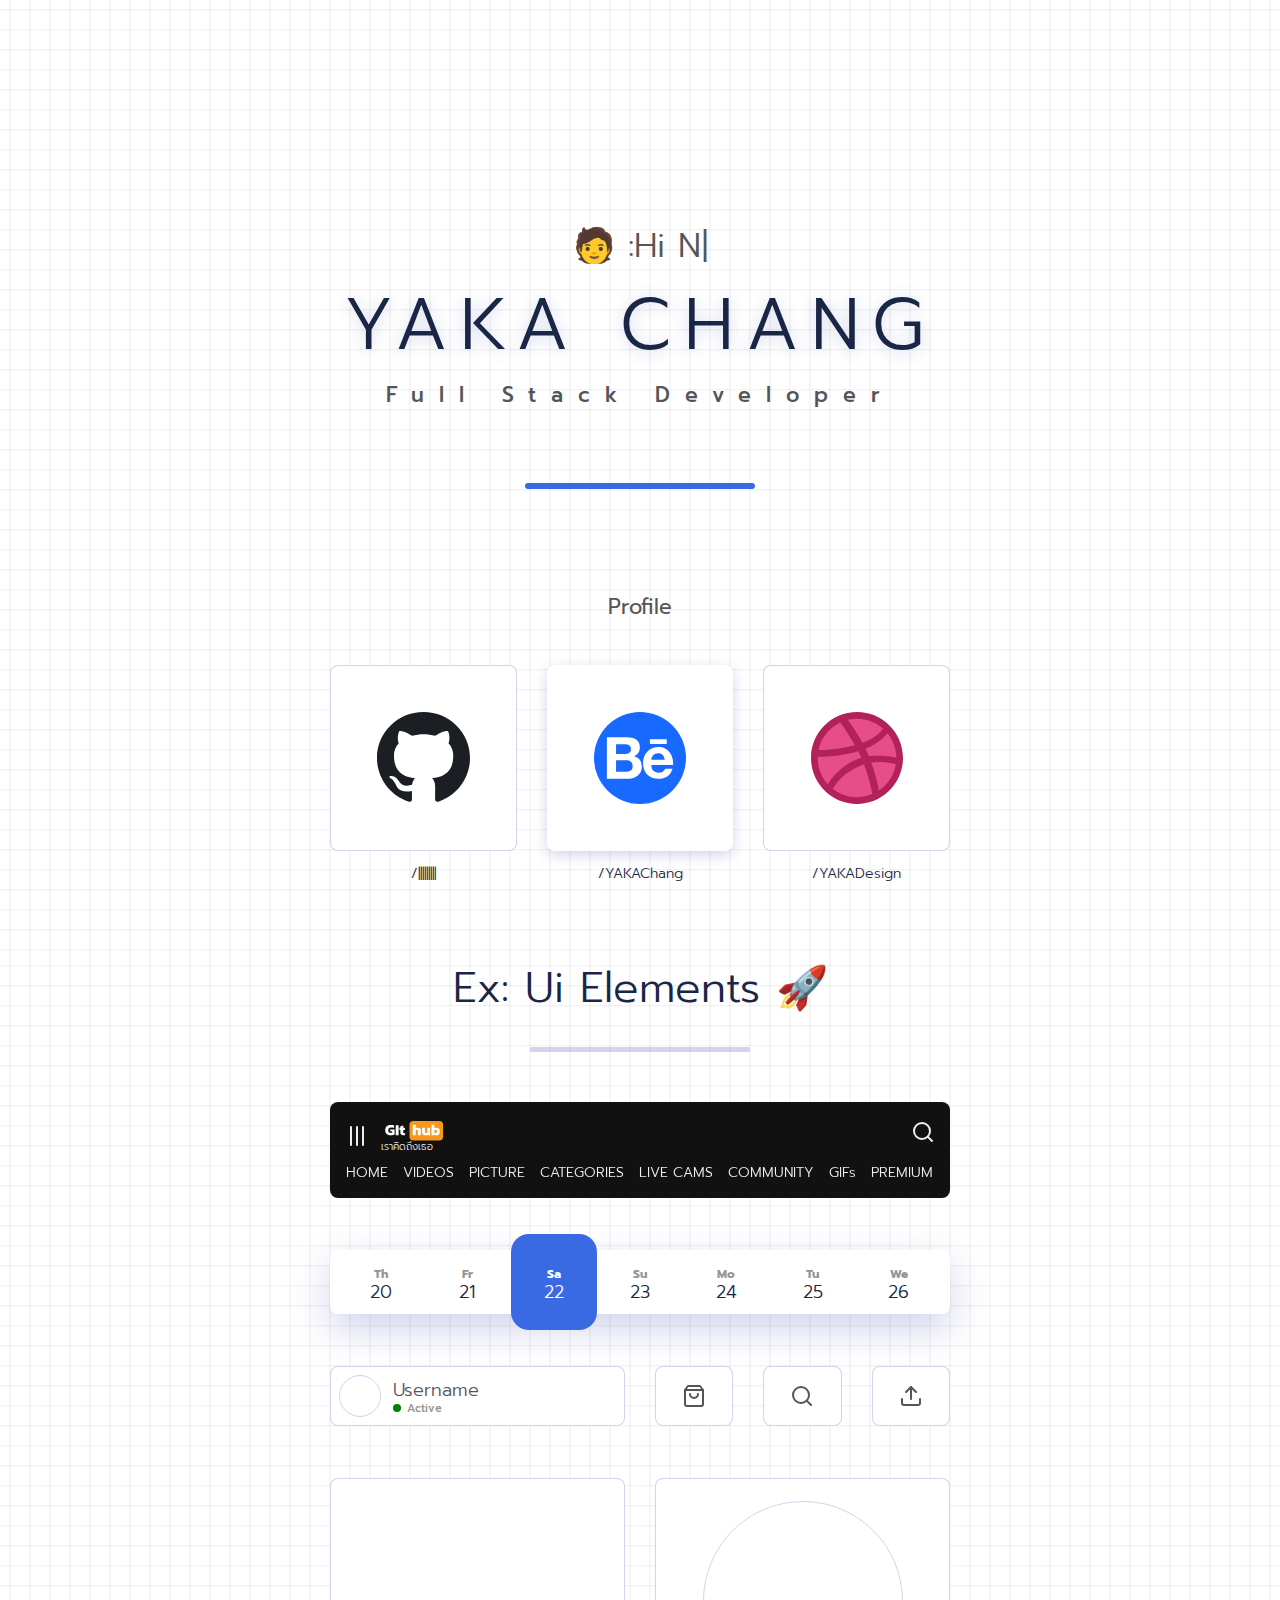
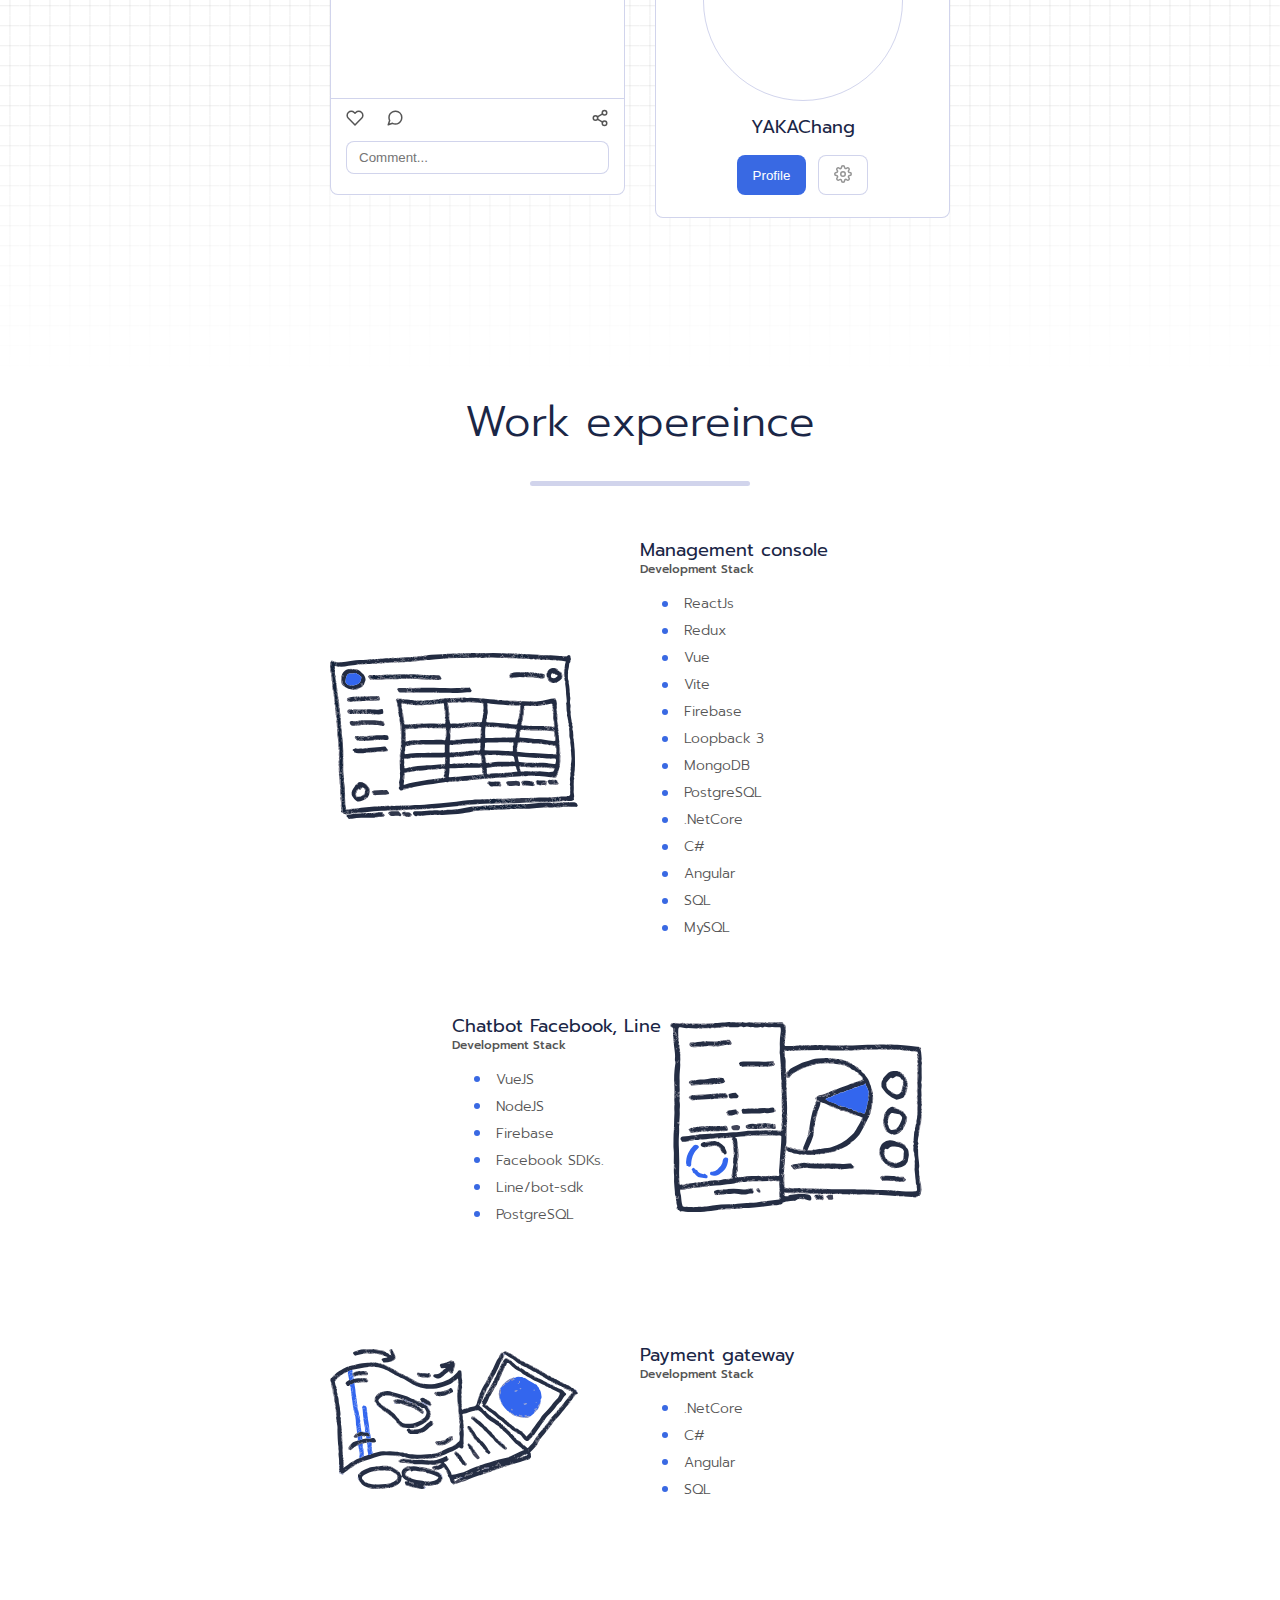
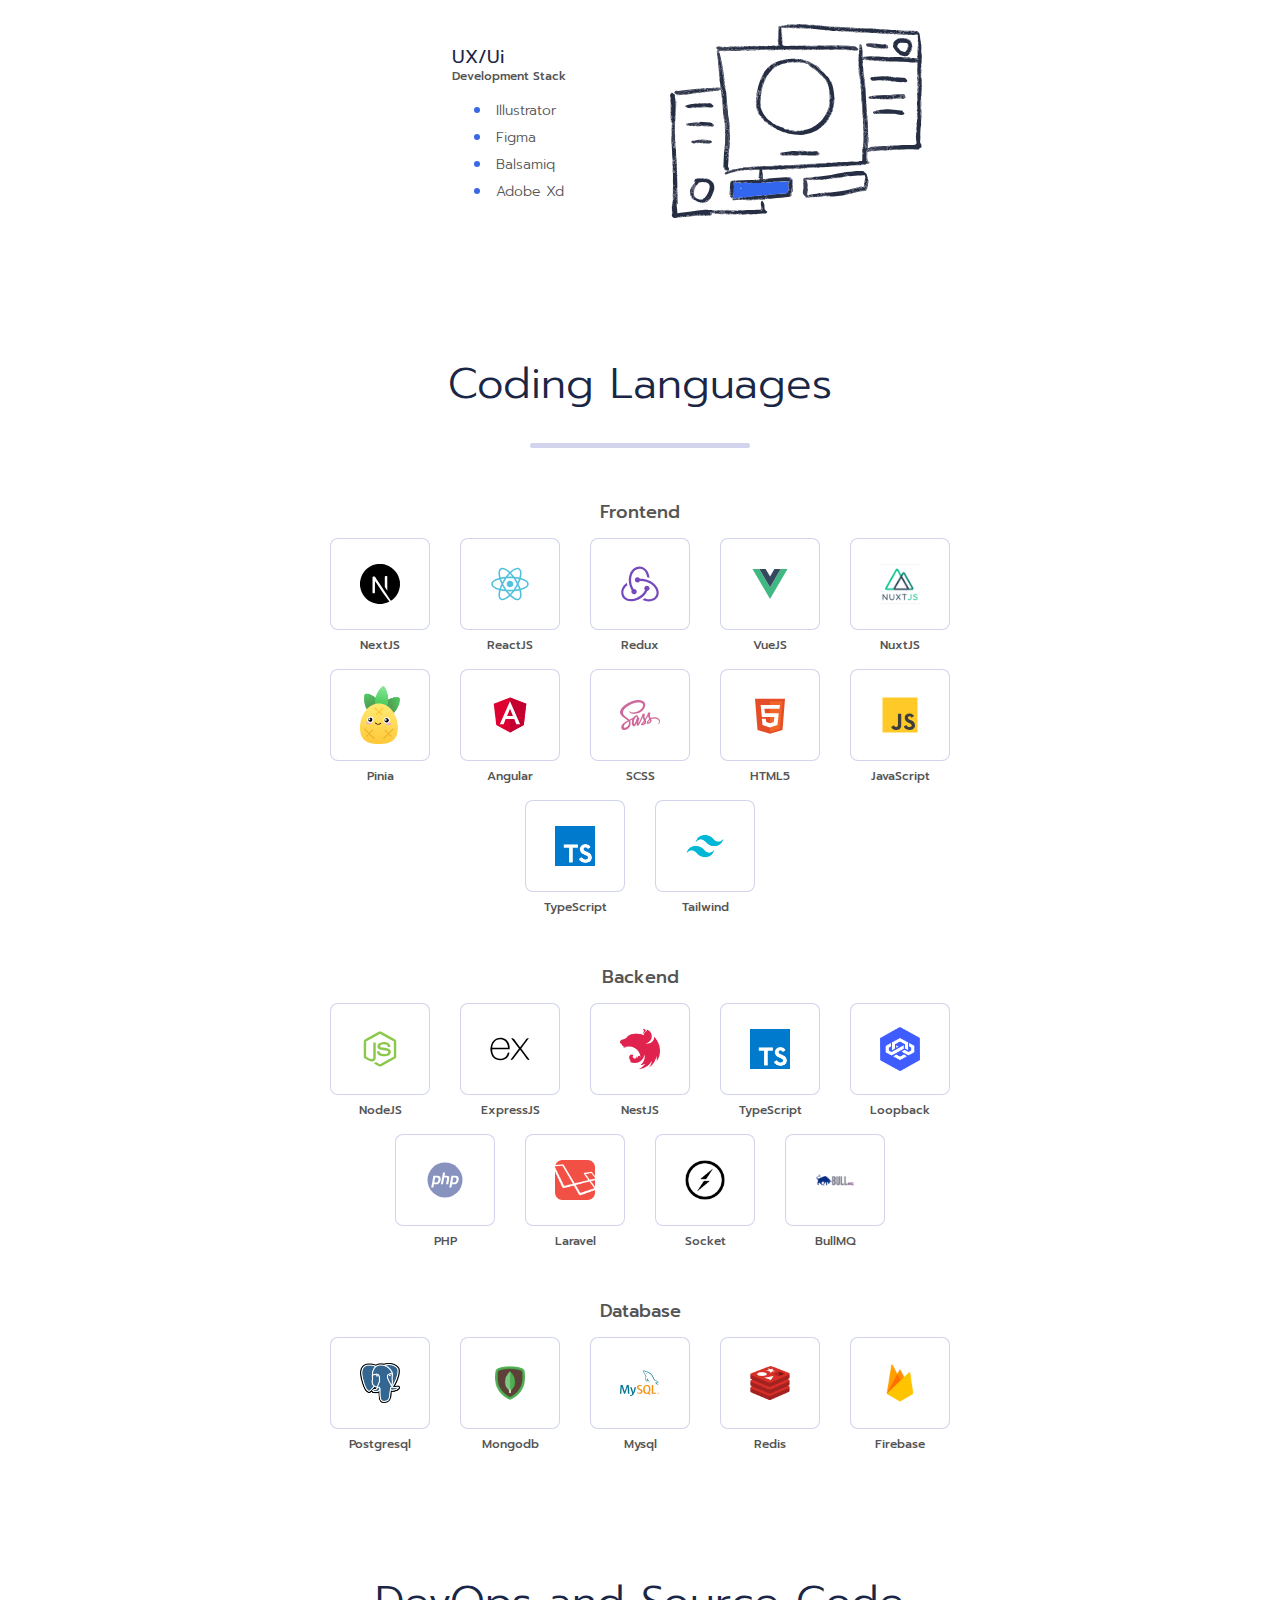
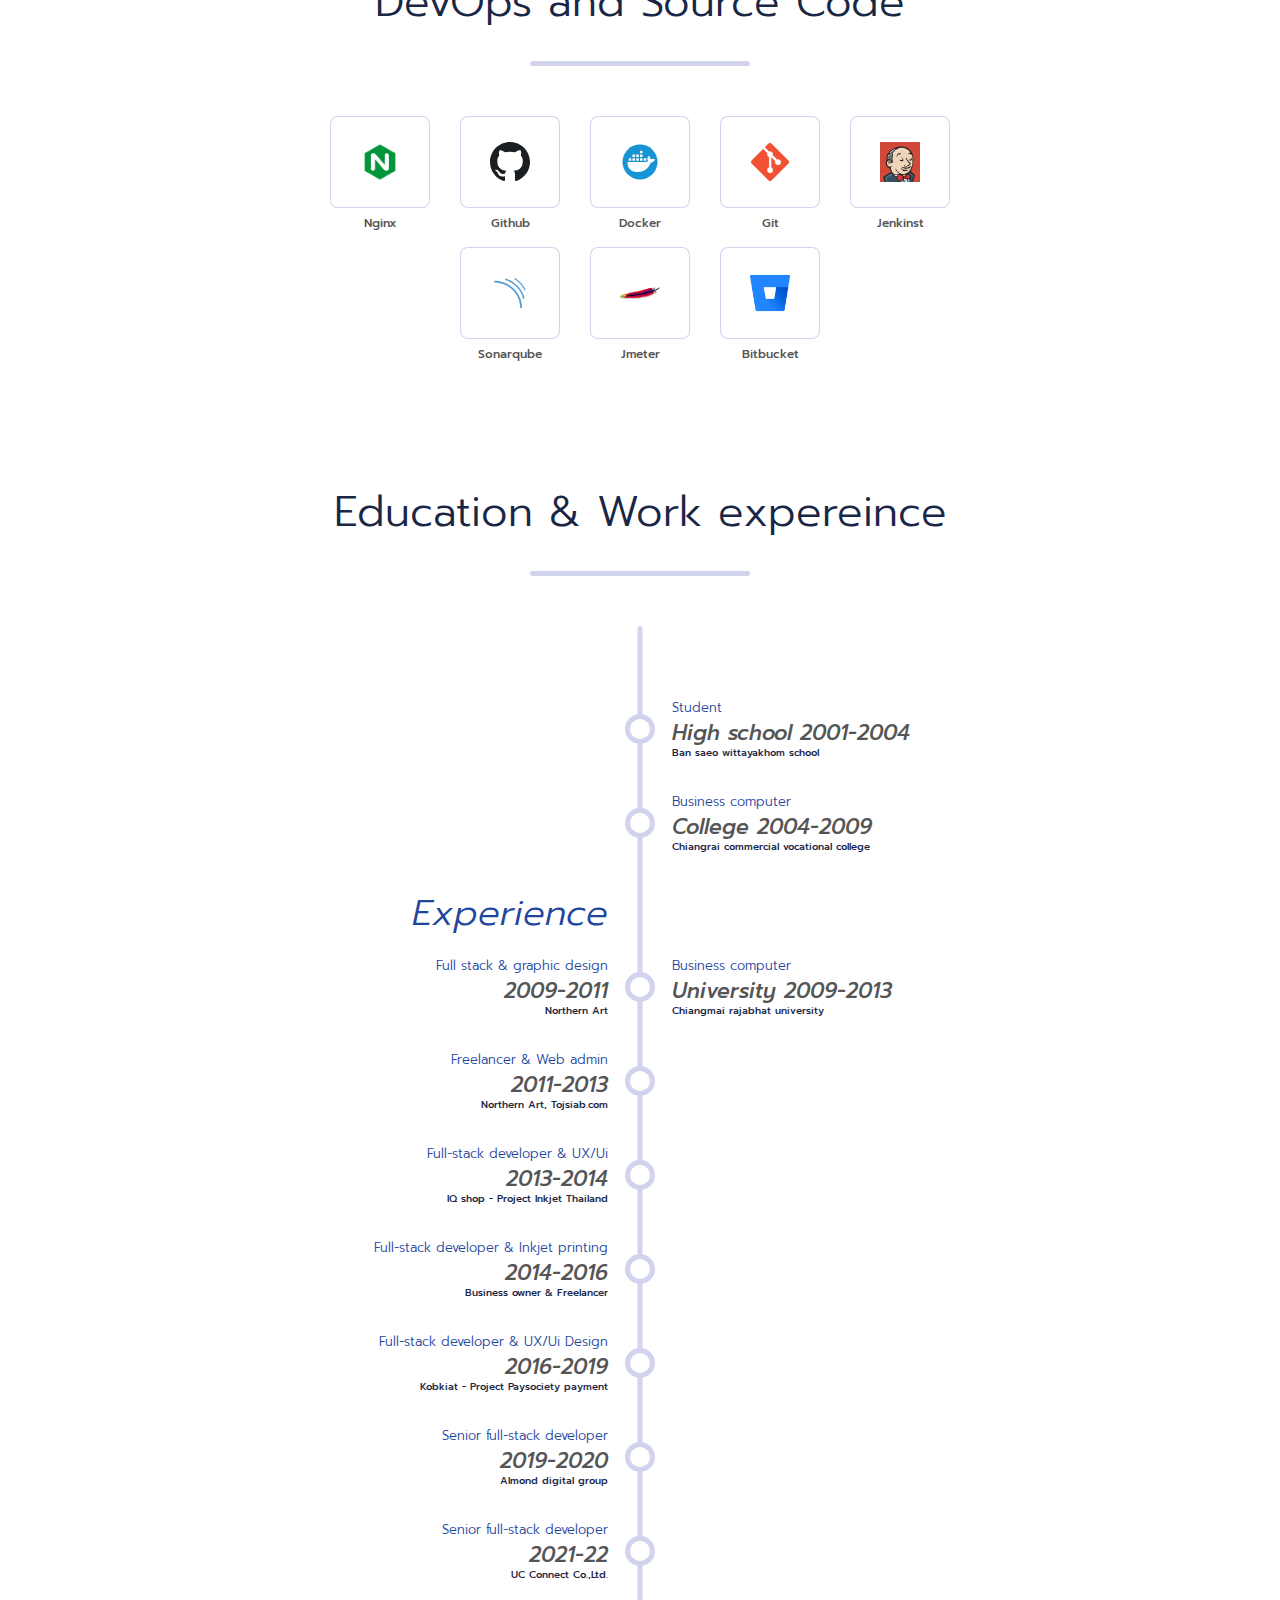
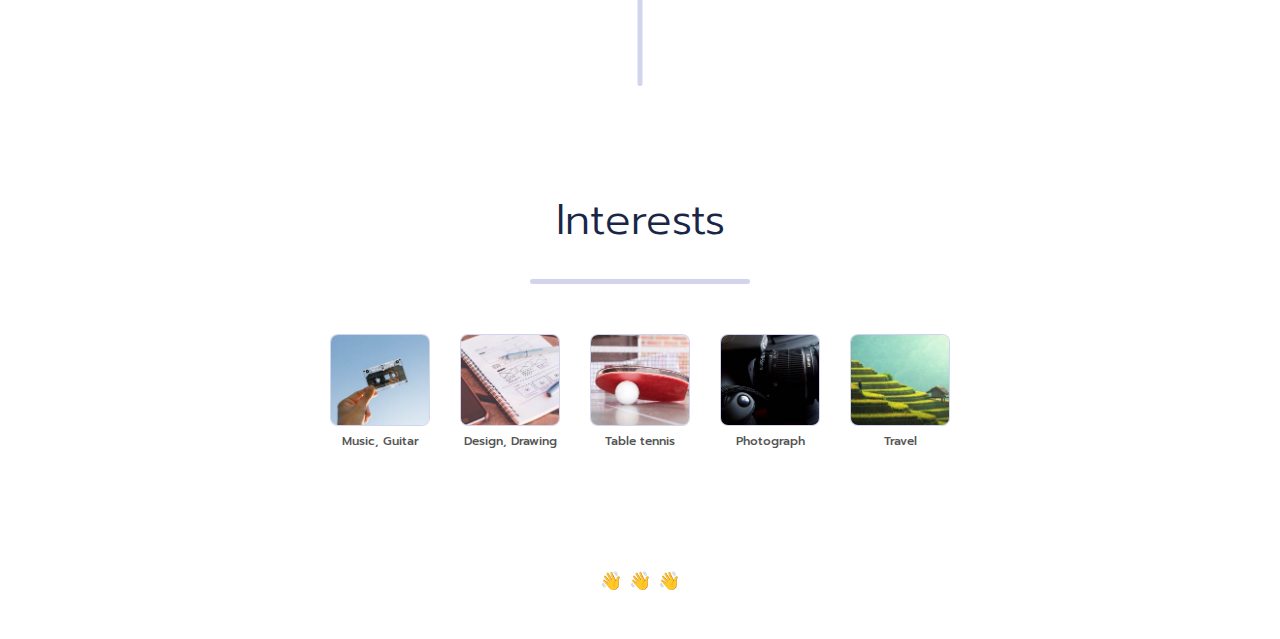
==== commit aa9e3d59: "Update" ====
--- a/index.html
+++ b/index.html
@@ -10,10 +10,9 @@
     <link rel="manifest" href="/manifest.json"/>
     <title>Y Λ K Λ Chang</title>
     <link href="https://fonts.googleapis.com/css2?family=Prompt:ital,wght@0,100;0,300;0,400;0,500;0,600;0,800;1,500&display=swap" rel="stylesheet">
-  <script type="module" crossorigin src="/assets/index.32c02da8.js"></script>
-  <link rel="modulepreload" href="/assets/vendor.177abe7c.js">
-  <link rel="stylesheet" href="/assets/index.9da91ccc.css">
-</head>
+    <script type="module" crossorigin src="/assets/index-bcaf10de.js"></script>
+    <link rel="stylesheet" href="/assets/index-c5ddb46f.css">
+  </head>
   <body>
     <div id="root"></div>
     
--- a/assets/index-c5ddb46f.css
+++ b/assets/index-c5ddb46f.css
@@ -0,0 +1,659 @@
+*, :after, :before {
+  margin: 0;
+  padding: 0;
+  box-sizing: border-box;
+}
+
+html, body {
+  width: 100%;
+  height: 100%;
+  margin: 0;
+  font-size: 18px;
+  font-family: "Prompt", sans-serif;
+  -webkit-font-smoothing: antialiased;
+  -moz-osx-font-smoothing: grayscale;
+  font-weight: 300;
+  color: #555;
+}
+
+h1, h3 {
+  font-weight: 300;
+}
+
+h5 {
+  font-weight: 500;
+}
+
+button {
+  border: 1px solid transparent;
+  background-color: #3969E3;
+  color: #fff;
+  padding: 2px 15px;
+  height: 40px;
+  border-radius: 8px;
+}
+button.outline {
+  background-color: #fff;
+  color: #959595;
+  border: 1px solid rgba(73, 83, 180, 0.25);
+}
+
+input {
+  border: 1px solid rgba(73, 83, 180, 0.25);
+  border-radius: 8px;
+  width: 100%;
+  padding: 8px 12px;
+}
+
+.mb-1 {
+  margin-bottom: 52px !important;
+}
+
+.box {
+  background: #FFFFFF;
+  border-radius: 8px;
+  border: 1px solid rgba(73, 83, 180, 0.25);
+  transition: 0.2s;
+}
+.box.shodow, .box:hover {
+  border-color: transparent;
+  box-shadow: 0px 4px 14px rgba(73, 83, 180, 0.25);
+}
+
+.container {
+  max-width: 620px;
+  margin: 0 auto;
+}
+
+section {
+  padding: 0 24px;
+}
+
+.row {
+  display: flex;
+  margin: 0 -15px;
+  align-items: stretch;
+}
+.row .col {
+  flex: 1;
+  padding: 0 15px;
+}
+.row .col-3 {
+  width: 50%;
+  padding: 0 15px;
+}
+
+h1.title {
+  text-align: center;
+  font-size: 42px;
+  color: #1A2646;
+  margin-bottom: 82px;
+  position: relative;
+}
+h1.title::after {
+  content: "";
+  position: absolute;
+  bottom: -32px;
+  left: 50%;
+  width: 220px;
+  border-radius: 3px;
+  height: 5px;
+  transform: translate(-50%, 0);
+  background-color: rgba(73, 83, 180, 0.25);
+}
+
+.hi {
+  font-size: 34px;
+  display: flex;
+  text-align: center;
+  justify-content: center;
+}
+
+.hello {
+  min-height: 500px;
+  padding: 220px 0 72px 0;
+  text-align: center;
+  background-image: url("data:image/svg+xml,%3Csvg width='20' height='20' viewBox='0 0 20 20' fill='none' xmlns='http://www.w3.org/2000/svg'%3E%3Cline x1='9.95715' y1='4.37114e-09' x2='9.95715' y2='19.7143' stroke='%23AAAAAA' stroke-width='0.2'/%3E%3Cline y1='9.75715' x2='19.7143' y2='9.75715' stroke='%23AAAAAA' stroke-width='0.2'/%3E%3C/svg%3E");
+}
+.hello h1 {
+  font-size: 72px;
+  color: #1A2646;
+  letter-spacing: 12px;
+  text-shadow: 0px 2px 16px rgba(73, 83, 180, 0.25);
+}
+.hello h5 {
+  font-size: 21px;
+  letter-spacing: 15px;
+  margin-bottom: 72px;
+}
+.hello hr {
+  max-width: 230px;
+  margin: 0 auto;
+  height: 6px;
+  border: none;
+  border-radius: 3px;
+  background-color: #3969E3;
+  margin-bottom: 102px;
+}
+.hello .sub-title {
+  font-size: 21px;
+  margin-bottom: 42px;
+  font-weight: 400;
+}
+.hello .link-profile a {
+  text-decoration: none;
+  color: #1A2646;
+}
+.hello .link-profile p {
+  font-size: 14px;
+}
+.hello .link-profile .box {
+  display: flex;
+  align-items: center;
+  justify-content: center;
+  height: 186px;
+  margin-bottom: 12px;
+}
+.hello .link-profile .box img {
+  width: 50%;
+}
+
+.elements {
+  min-height: 500px;
+  padding-bottom: 120px;
+  background: url("/images/linear.png") repeat-x bottom, url("data:image/svg+xml,%3Csvg width='20' height='20' viewBox='0 0 20 20' fill='none' xmlns='http://www.w3.org/2000/svg'%3E%3Cline x1='9.95715' y1='4.37114e-09' x2='9.95715' y2='19.7143' stroke='%23AAAAAA' stroke-width='0.2'/%3E%3Cline y1='9.75715' x2='19.7143' y2='9.75715' stroke='%23AAAAAA' stroke-width='0.2'/%3E%3C/svg%3E");
+}
+.elements .icon {
+  display: flex;
+  align-items: center;
+  justify-content: center;
+  height: 100%;
+}
+
+.profile {
+  display: flex;
+  align-items: center;
+  justify-content: center;
+  flex-direction: column;
+  padding: 22px;
+}
+.profile > .title {
+  margin-bottom: 14px;
+  color: #1A2646;
+  font-weight: 400;
+}
+.profile .pic {
+  width: 200px;
+  height: 200px;
+  border-radius: 50%;
+  border: 1px solid rgba(73, 83, 180, 0.25);
+  overflow: hidden;
+  margin-bottom: 12px;
+}
+.profile .pic img {
+  width: 100%;
+}
+.profile .act {
+  display: flex;
+  align-items: center;
+}
+.profile .act button {
+  margin: 0 6px;
+}
+
+.card {
+  overflow: hidden;
+}
+.card > .pic {
+  min-height: 220px;
+  border-bottom: 1px solid rgba(73, 83, 180, 0.25);
+}
+.card > .pic img {
+  width: 100%;
+}
+.card > .tools {
+  display: flex;
+  padding: 8px 15px 2px 15px;
+}
+.card > .tools > div {
+  cursor: pointer;
+}
+.card > .tools > div:hover {
+  color: #3969E3;
+}
+.card > .tools .comments {
+  margin-left: 22px;
+}
+.card > .tools .share {
+  margin-left: auto;
+}
+.card > .write {
+  padding: 4px 15px 20px 15px;
+}
+
+.header {
+  background-color: #111;
+  color: #eee;
+  border-radius: 8px;
+  padding: 15px;
+}
+.header nav {
+  width: 100%;
+  display: flex;
+  align-items: center;
+  margin-bottom: 8px;
+}
+.header nav .logo {
+  margin-left: 12px;
+}
+.header nav .logo .pic {
+  height: 26px;
+}
+.header nav .logo .pic img {
+  height: 100%;
+}
+.header nav .logo .txt {
+  margin-top: -4px;
+  font-size: 10px;
+}
+.header nav .src {
+  margin-left: auto;
+}
+.header .menu {
+  width: 100%;
+}
+.header .menu .list {
+  font-size: 14px;
+}
+.header .menu .list::-webkit-scrollbar {
+  display: none;
+}
+.header .menu .list .item {
+  margin-right: 15px;
+}
+
+.calendar {
+  display: flex;
+  align-items: center;
+  text-align: center;
+  background-color: #fff;
+  border-radius: 8px;
+  padding: 8px;
+  box-shadow: 0px 15px 38px rgba(73, 83, 180, 0.25);
+}
+.calendar .item {
+  flex: 1;
+}
+.calendar .item.active {
+  position: relative;
+  z-index: 5;
+}
+.calendar .item.active p, .calendar .item.active span {
+  color: #fff;
+}
+.calendar .item.active::after {
+  position: absolute;
+  z-index: -1;
+  left: 0;
+  top: -50%;
+  content: "";
+  border-radius: 18px;
+  width: 100%;
+  height: 200%;
+  background-color: #3969E3;
+}
+.calendar .item span {
+  font-size: 12px;
+  color: #959595;
+  font-weight: bold;
+}
+.calendar .item p {
+  margin-top: -8px;
+  color: #1A2646;
+}
+
+.user {
+  padding: 8px;
+  display: flex;
+  align-items: center;
+}
+.user > .pic {
+  border-radius: 50%;
+  border: 1px solid rgba(73, 83, 180, 0.25);
+  height: 42px;
+  width: 42px;
+}
+.user > .info {
+  margin-left: 12px;
+}
+.user > .info small {
+  color: #959595;
+  position: relative;
+  font-size: 11px;
+  display: block;
+  margin-top: -4px;
+  font-weight: 500;
+  padding-left: 14px;
+}
+.user > .info small::after {
+  position: absolute;
+  left: 0;
+  top: 4px;
+  width: 8px;
+  height: 8px;
+  border-radius: 50%;
+  background-color: green;
+  content: "";
+}
+
+.expereince {
+  margin-bottom: 102px;
+}
+.expereince .exp-sec {
+  display: flex;
+  justify-content: center;
+  margin-bottom: 52px;
+  min-height: 250px;
+}
+.expereince .exp-sec > div {
+  display: flex;
+  justify-content: center;
+  flex-flow: column;
+}
+.expereince .exp-sec .exp-l {
+  flex: 1;
+}
+.expereince .exp-sec .exp-l.txt {
+  padding-left: 122px;
+  width: 340px;
+  flex: none;
+}
+.expereince .exp-sec .exp-r {
+  flex: 1;
+}
+.expereince .exp-sec .exp-r.p img {
+  width: 90%;
+}
+.expereince .exp-sec .title {
+  color: #1A2646;
+  font-weight: 400;
+}
+.expereince .exp-sec small {
+  display: block;
+  margin-top: -4px;
+  margin-bottom: 15px;
+  font-size: 12px;
+  font-weight: 500;
+}
+.expereince .exp-sec .exp-info {
+  margin-left: 22px;
+  font-size: 14px;
+}
+.expereince .exp-sec .exp-info .item {
+  position: relative;
+  margin-bottom: 6px;
+  padding-left: 22px;
+}
+.expereince .exp-sec .exp-info .item::after {
+  content: "";
+  position: absolute;
+  top: 50%;
+  left: 0;
+  width: 6px;
+  height: 6px;
+  border-radius: 3px;
+  transform: translate(0, -50%);
+  background-color: #3969E3;
+}
+.expereince .exp-sec .pic img {
+  width: 80%;
+}
+
+.language {
+  margin-bottom: 102px;
+}
+.language .lan-sec .title {
+  text-align: center;
+  font-weight: 500;
+  margin-bottom: 12px;
+}
+
+.items {
+  display: flex;
+  justify-content: center;
+  margin: 0 -15px 32px -15px;
+  flex-wrap: wrap;
+}
+.items .item {
+  padding: 0 15px;
+  width: 20%;
+  margin-bottom: 15px;
+}
+.items .item .pic {
+  display: flex;
+  align-items: center;
+  justify-content: center;
+  margin-bottom: 6px;
+  height: 92px;
+}
+.items .item .pic img {
+  width: 40%;
+}
+.items .item p {
+  text-align: center;
+  font-size: 12px;
+  font-weight: 500;
+}
+
+.devops {
+  margin-bottom: 102px;
+}
+
+.education {
+  margin-bottom: 102px;
+}
+.education .edu-sec {
+  position: relative;
+  padding: 72px 0;
+}
+.education .edu-sec::after {
+  position: absolute;
+  content: "";
+  width: 5px;
+  height: 100%;
+  background-color: rgba(73, 83, 180, 0.25);
+  border-radius: 3px;
+  left: 50%;
+  top: 0;
+  transform: translate(-50%);
+  z-index: -1;
+}
+.education .edu-sec .edu-title {
+  color: #22459D;
+  text-align: right;
+  margin-right: 50%;
+  margin-bottom: 16px;
+  font-style: italic;
+  font-weight: bold;
+  padding-right: 32px;
+}
+.education .edu-sec .edu-item {
+  position: relative;
+  width: 50%;
+  text-align: right;
+  margin-bottom: 32px;
+  padding-right: 32px;
+}
+.education .edu-sec .edu-item::after {
+  content: "";
+  position: absolute;
+  right: -15px;
+  top: 50%;
+  background-color: #fff;
+  transform: translate(0, -50%);
+  width: 30px;
+  height: 30px;
+  border: 5px solid rgba(73, 83, 180, 0.25);
+  border-radius: 50%;
+}
+.education .edu-sec .edu-item.r {
+  text-align: left;
+  margin-left: 50%;
+  padding-left: 32px;
+  padding-right: 0;
+}
+.education .edu-sec .edu-item.r::after {
+  left: -15px;
+}
+.education .edu-sec .edu-item.lr {
+  position: absolute;
+  text-align: left;
+  margin-left: 50%;
+  padding-left: 32px;
+}
+.education .edu-sec .edu-item.lr::after {
+  content: none;
+}
+.education .edu-sec .edu-item small {
+  display: block;
+  font-size: 13px;
+  color: #22459D;
+}
+.education .edu-sec .edu-item small.b {
+  margin-top: -4px;
+  color: #1A2646;
+  font-weight: 500;
+  font-size: 10px;
+}
+.education .edu-sec .edu-item p {
+  font-size: 21px;
+  font-weight: 500;
+  font-style: italic;
+}
+
+.interests {
+  margin-bottom: 102px;
+}
+.interests .int-sec .pic {
+  overflow: hidden;
+}
+.interests .int-sec .pic img {
+  width: 100%;
+}
+
+.goodbye {
+  min-height: 72px;
+  text-align: center;
+}@media only screen and (max-width: 620px) {
+  html, body {
+    font-size: 12px;
+  }
+  .mb-1 {
+    margin-bottom: 34px !important;
+  }
+  h1.title {
+    font-size: 22px;
+    margin-bottom: 72px;
+  }
+  h1.title::after {
+    bottom: -26px;
+    width: 120px;
+  }
+  .row {
+    margin: 0 -6px;
+  }
+  .row .col {
+    padding: 0 6px;
+  }
+  .row .col-3 {
+    padding: 0 6px;
+  }
+  .profile {
+    padding: 10px 4px;
+  }
+  .profile .pic {
+    width: 72px;
+    height: 72px;
+  }
+  .hi {
+    font-size: 18px;
+    font-weight: 500;
+    margin-bottom: 32px;
+  }
+  .hello {
+    padding: 120px 32px 124px 32px;
+  }
+  .hello h1 {
+    font-size: 34px;
+    letter-spacing: 3px;
+  }
+  .hello h5 {
+    font-size: 14px;
+    letter-spacing: 6px;
+    margin-bottom: 32px;
+  }
+  .hello .link-profile .box {
+    height: 96px;
+  }
+  .hello hr {
+    max-width: 102px;
+    margin-bottom: 52px;
+  }
+  .hello .sub-title {
+    font-size: 18px;
+    margin-bottom: 22px;
+    font-weight: 400;
+  }
+  .elements {
+    min-height: 500px;
+    padding-bottom: 124px;
+  }
+  .calendar .item p {
+    margin-top: -4px;
+    font-size: 16px;
+  }
+  .calendar .item span {
+    font-size: 12px;
+    font-weight: 400;
+  }
+  .card > .pic {
+    min-height: 120px;
+  }
+  .card > .pic img {
+    width: 100%;
+  }
+  .expereince .exp-sec {
+    min-height: auto;
+  }
+  .expereince .exp-sec small {
+    font-size: 8px;
+    letter-spacing: 1px;
+  }
+  .expereince .exp-sec .exp-l.txt {
+    padding-left: 0;
+    width: auto;
+    flex: 1;
+  }
+  .expereince .exp-sec .exp-info .item {
+    margin-bottom: 0;
+  }
+  .items {
+    margin: 0 -15px 32px -15px;
+  }
+  .items .item {
+    padding: 0 15px;
+    width: 33.33%;
+  }
+  .education {
+    padding: 0;
+  }
+  .education .edu-sec .edu-item small {
+    font-size: 9px;
+  }
+  .education .edu-sec .edu-item p {
+    font-size: 12px;
+  }
+  .interests .int-sec .pic img {
+    height: 100%;
+  }
+}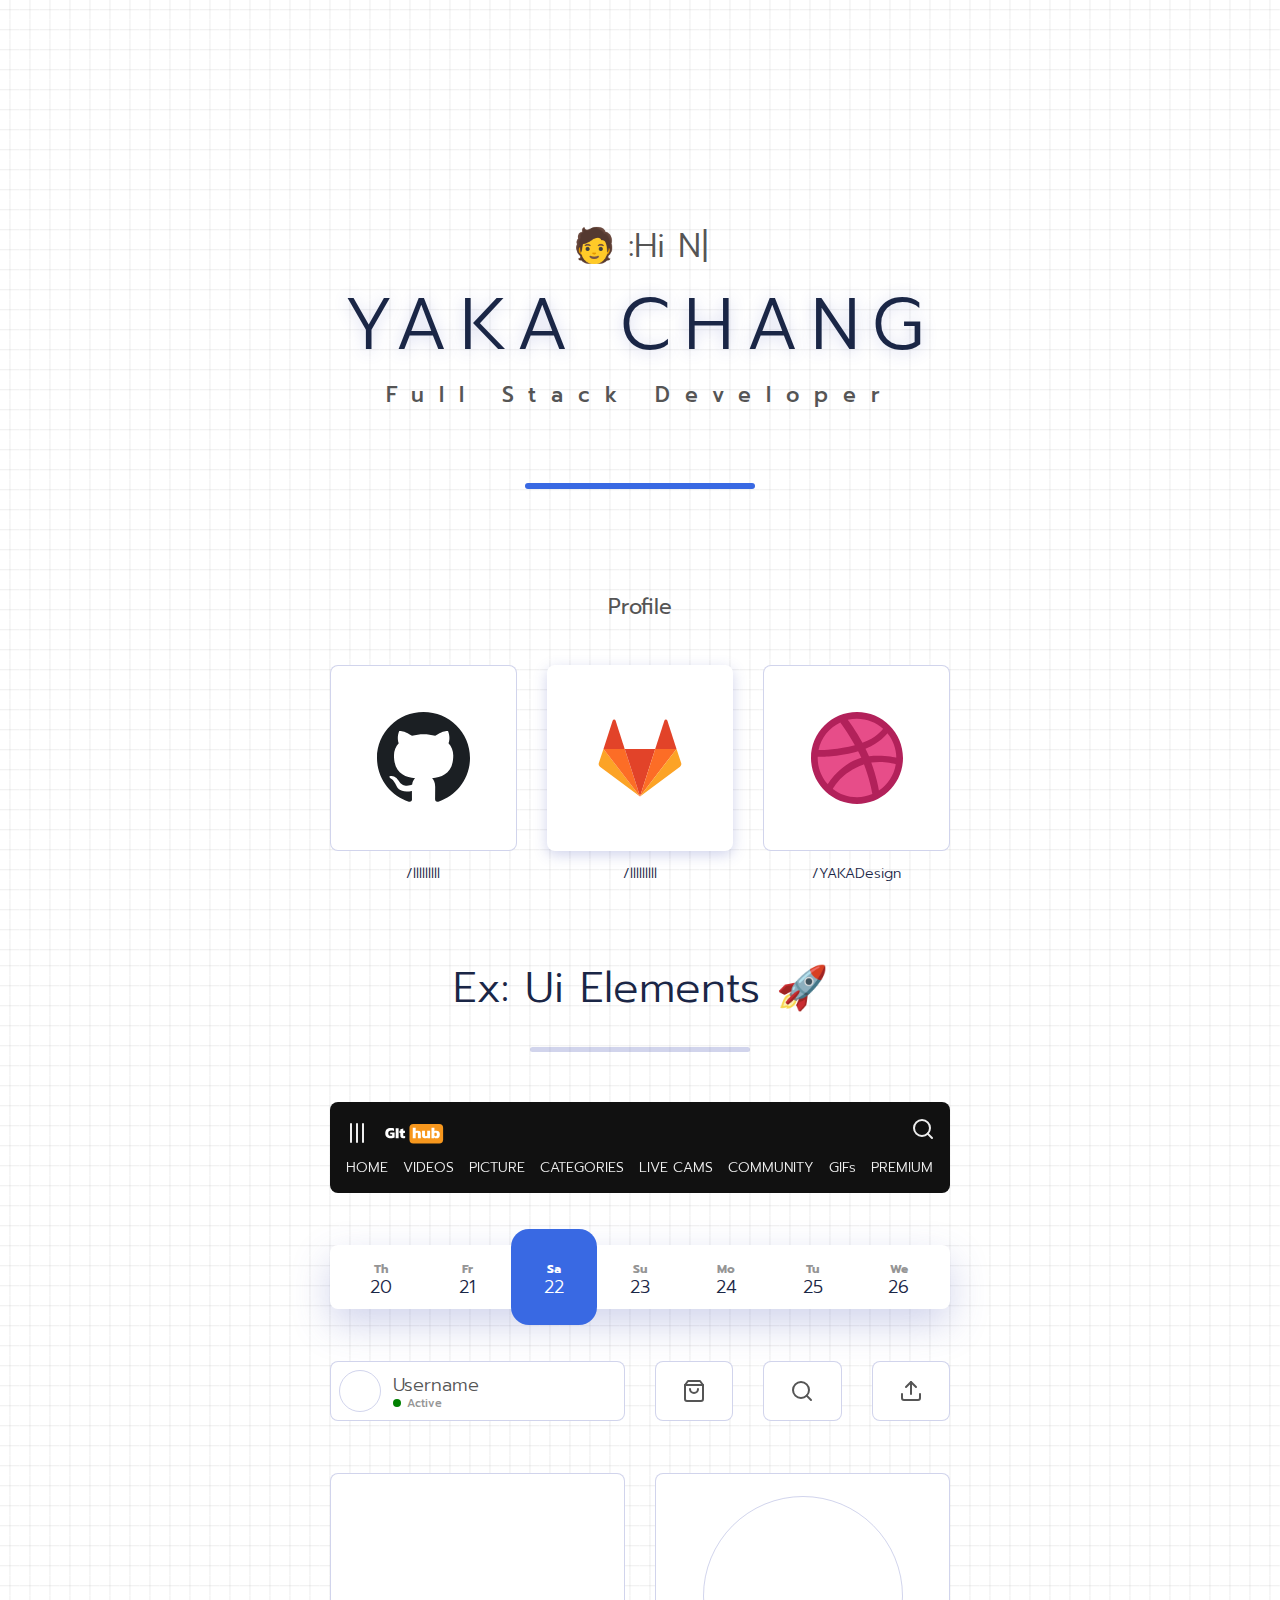
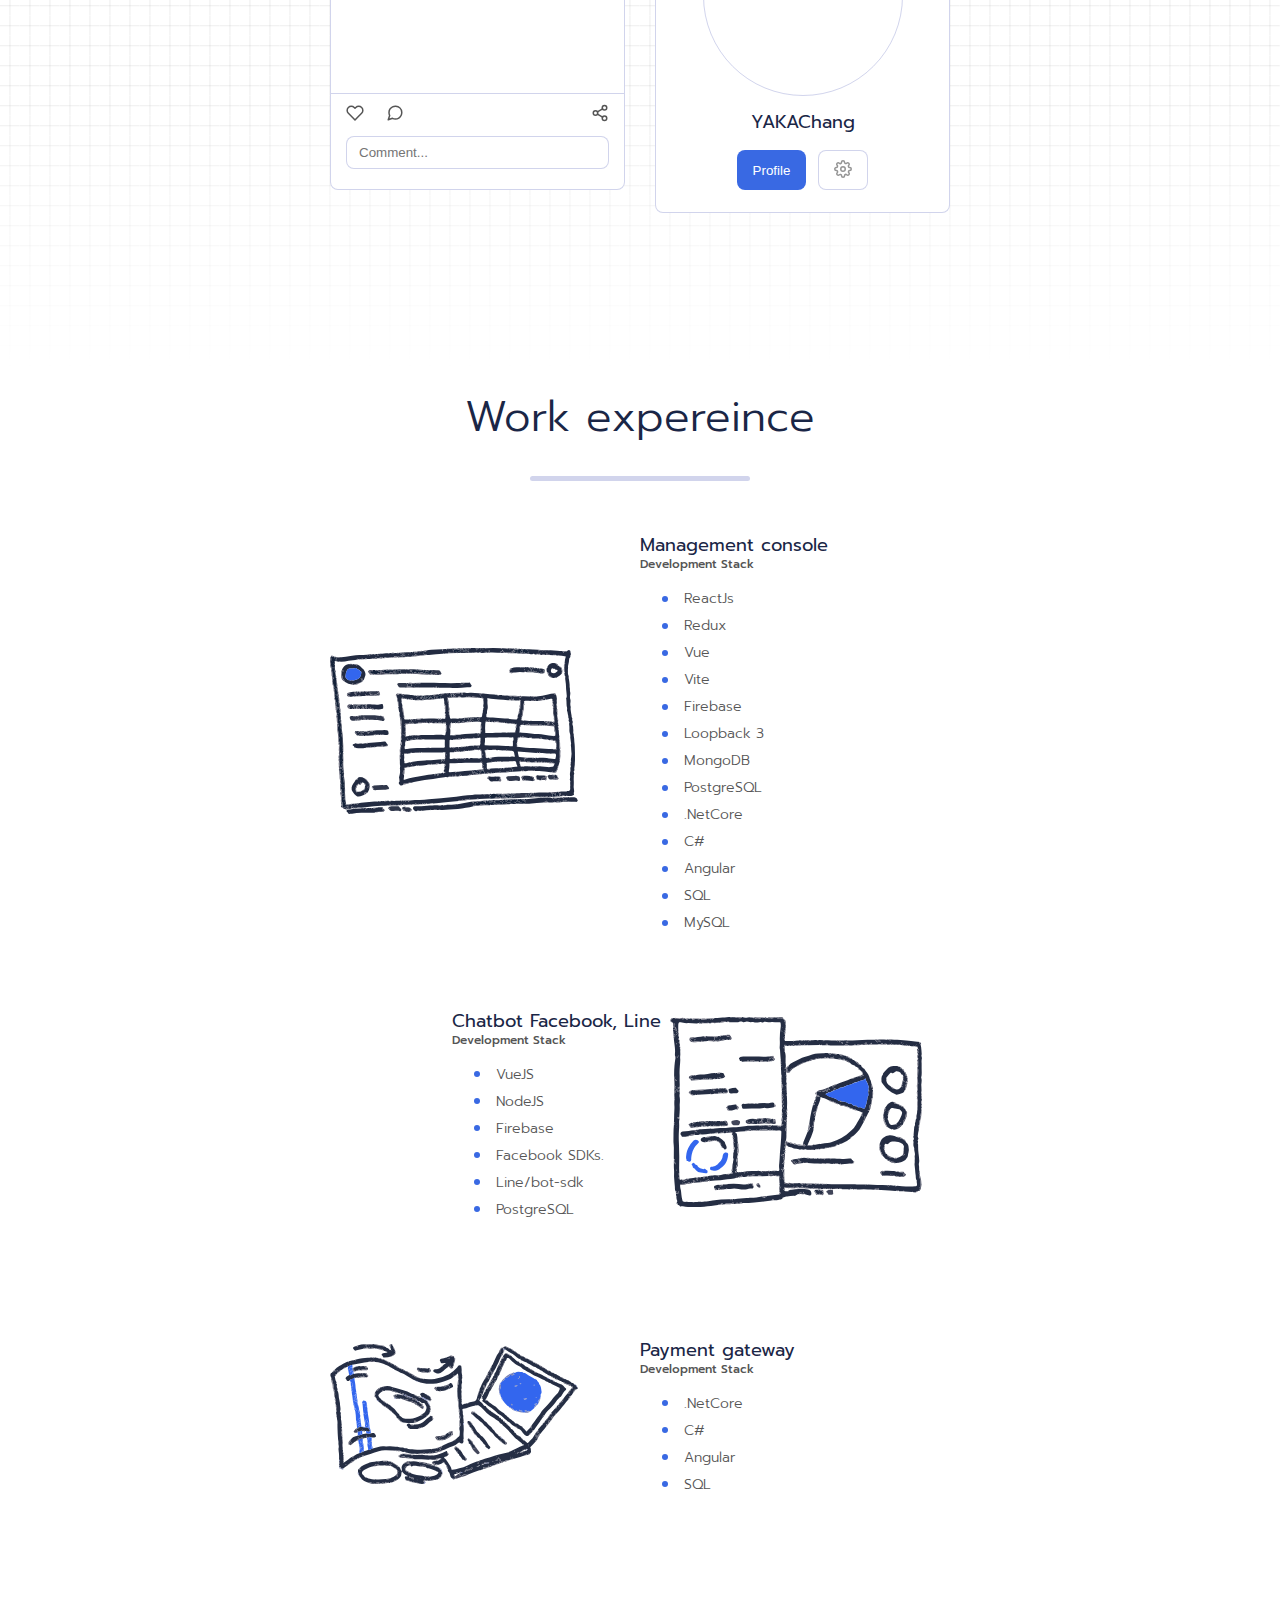
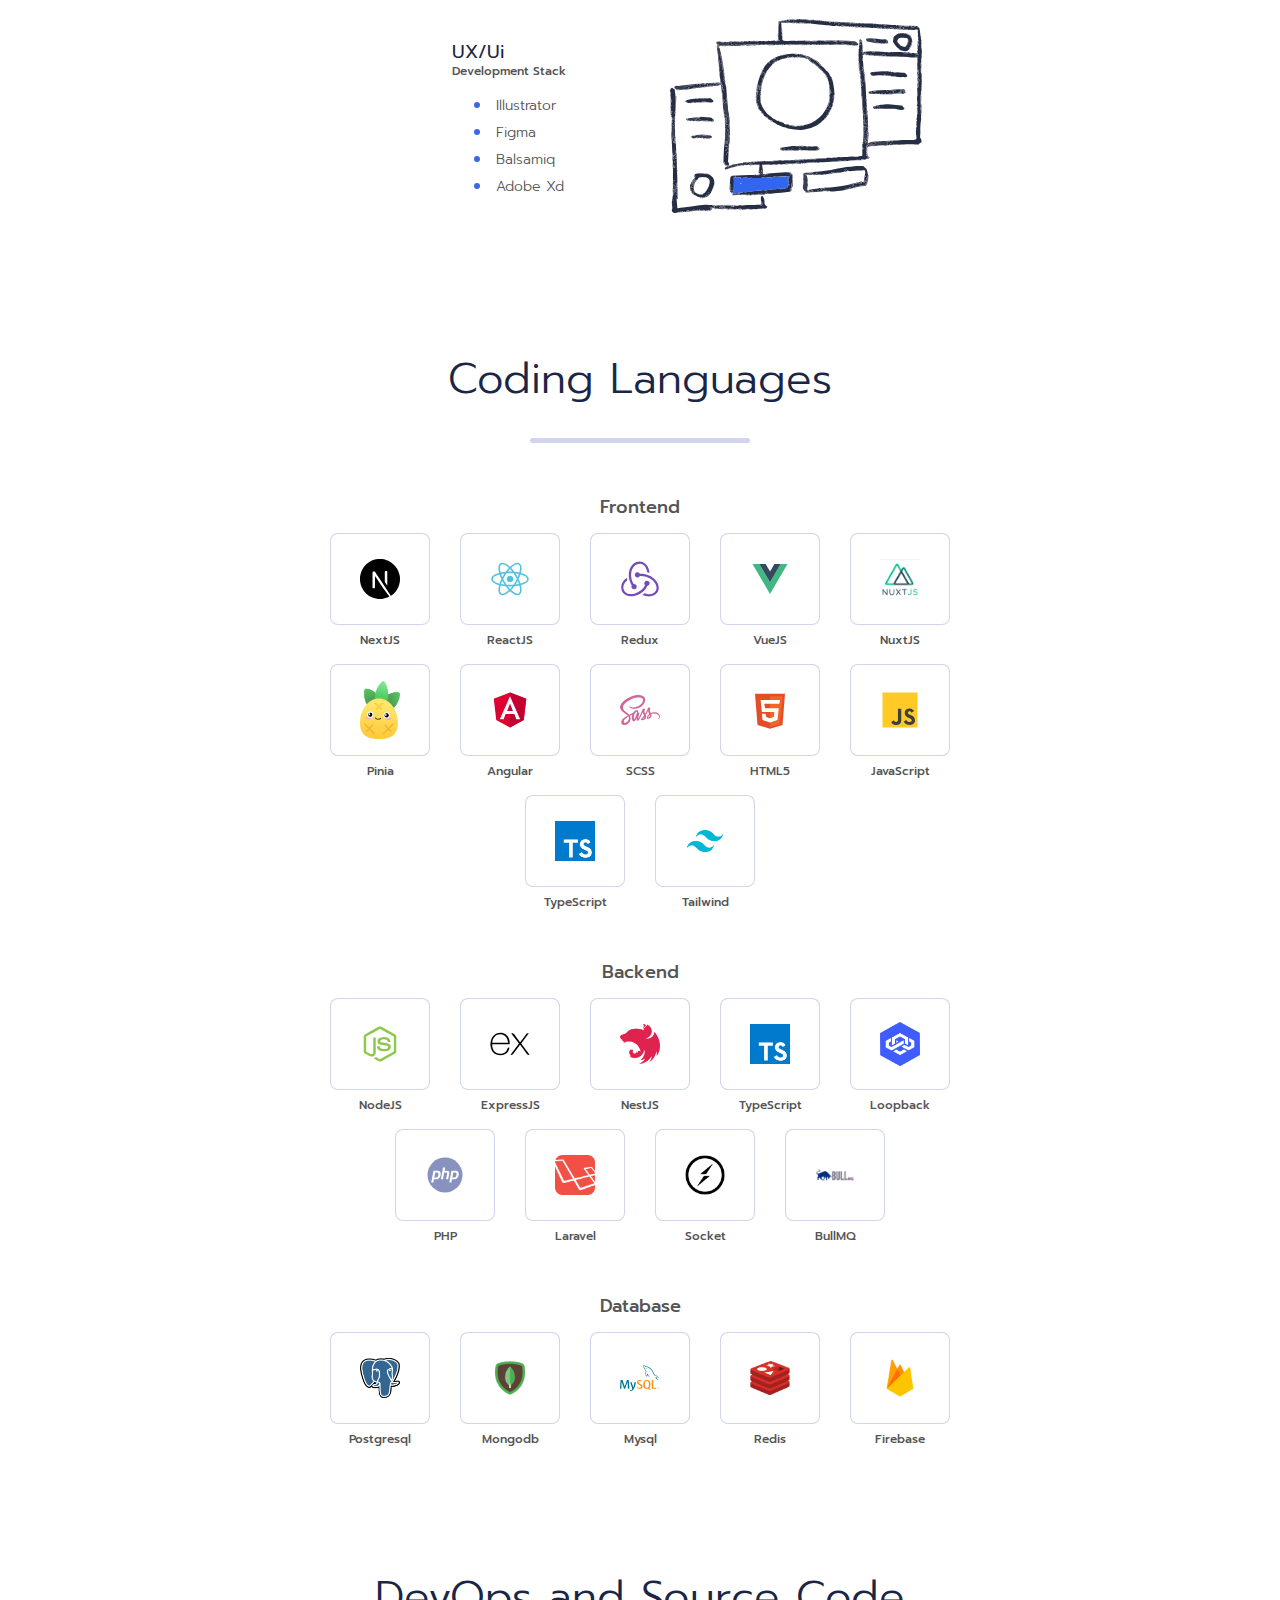
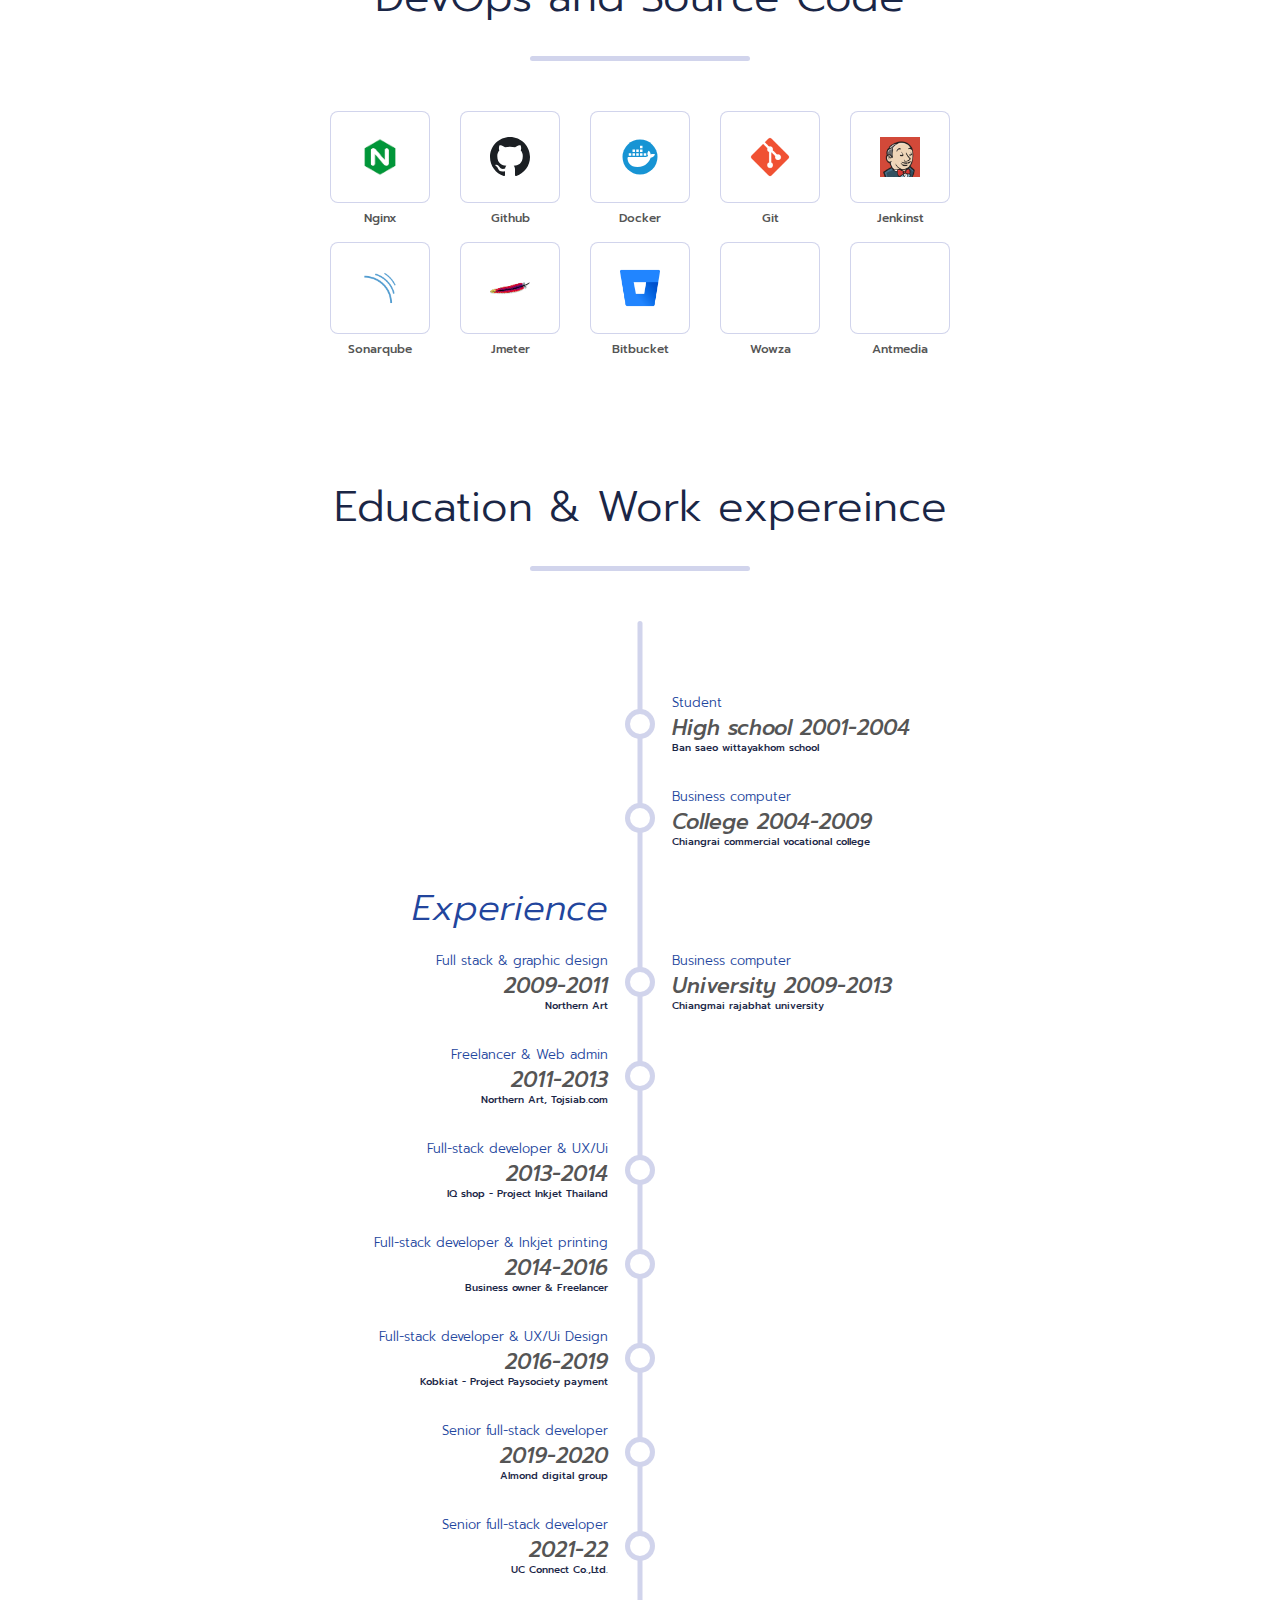
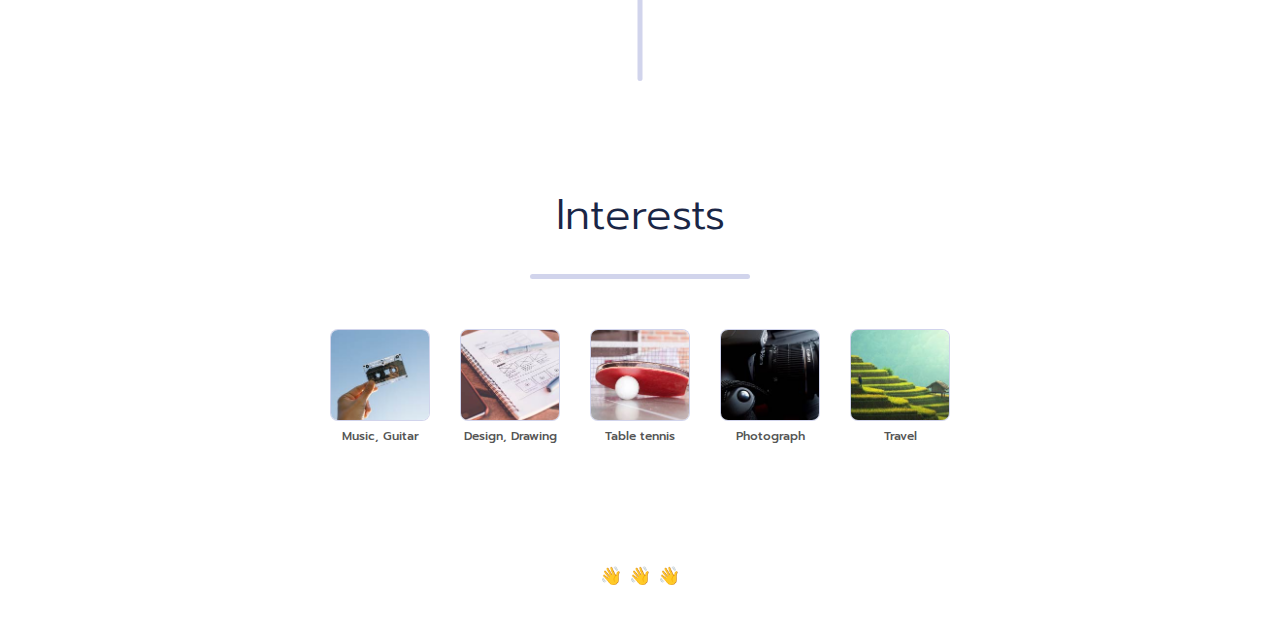
==== commit 3dc03410: "Update" ====
--- a/index.html
+++ b/index.html
@@ -10,7 +10,7 @@
     <link rel="manifest" href="/manifest.json"/>
     <title>Y Λ K Λ Chang</title>
     <link href="https://fonts.googleapis.com/css2?family=Prompt:ital,wght@0,100;0,300;0,400;0,500;0,600;0,800;1,500&display=swap" rel="stylesheet">
-    <script type="module" crossorigin src="/assets/index-bcaf10de.js"></script>
+    <script type="module" crossorigin src="/assets/index-9a1e127d.js"></script>
     <link rel="stylesheet" href="/assets/index-c5ddb46f.css">
   </head>
   <body>
